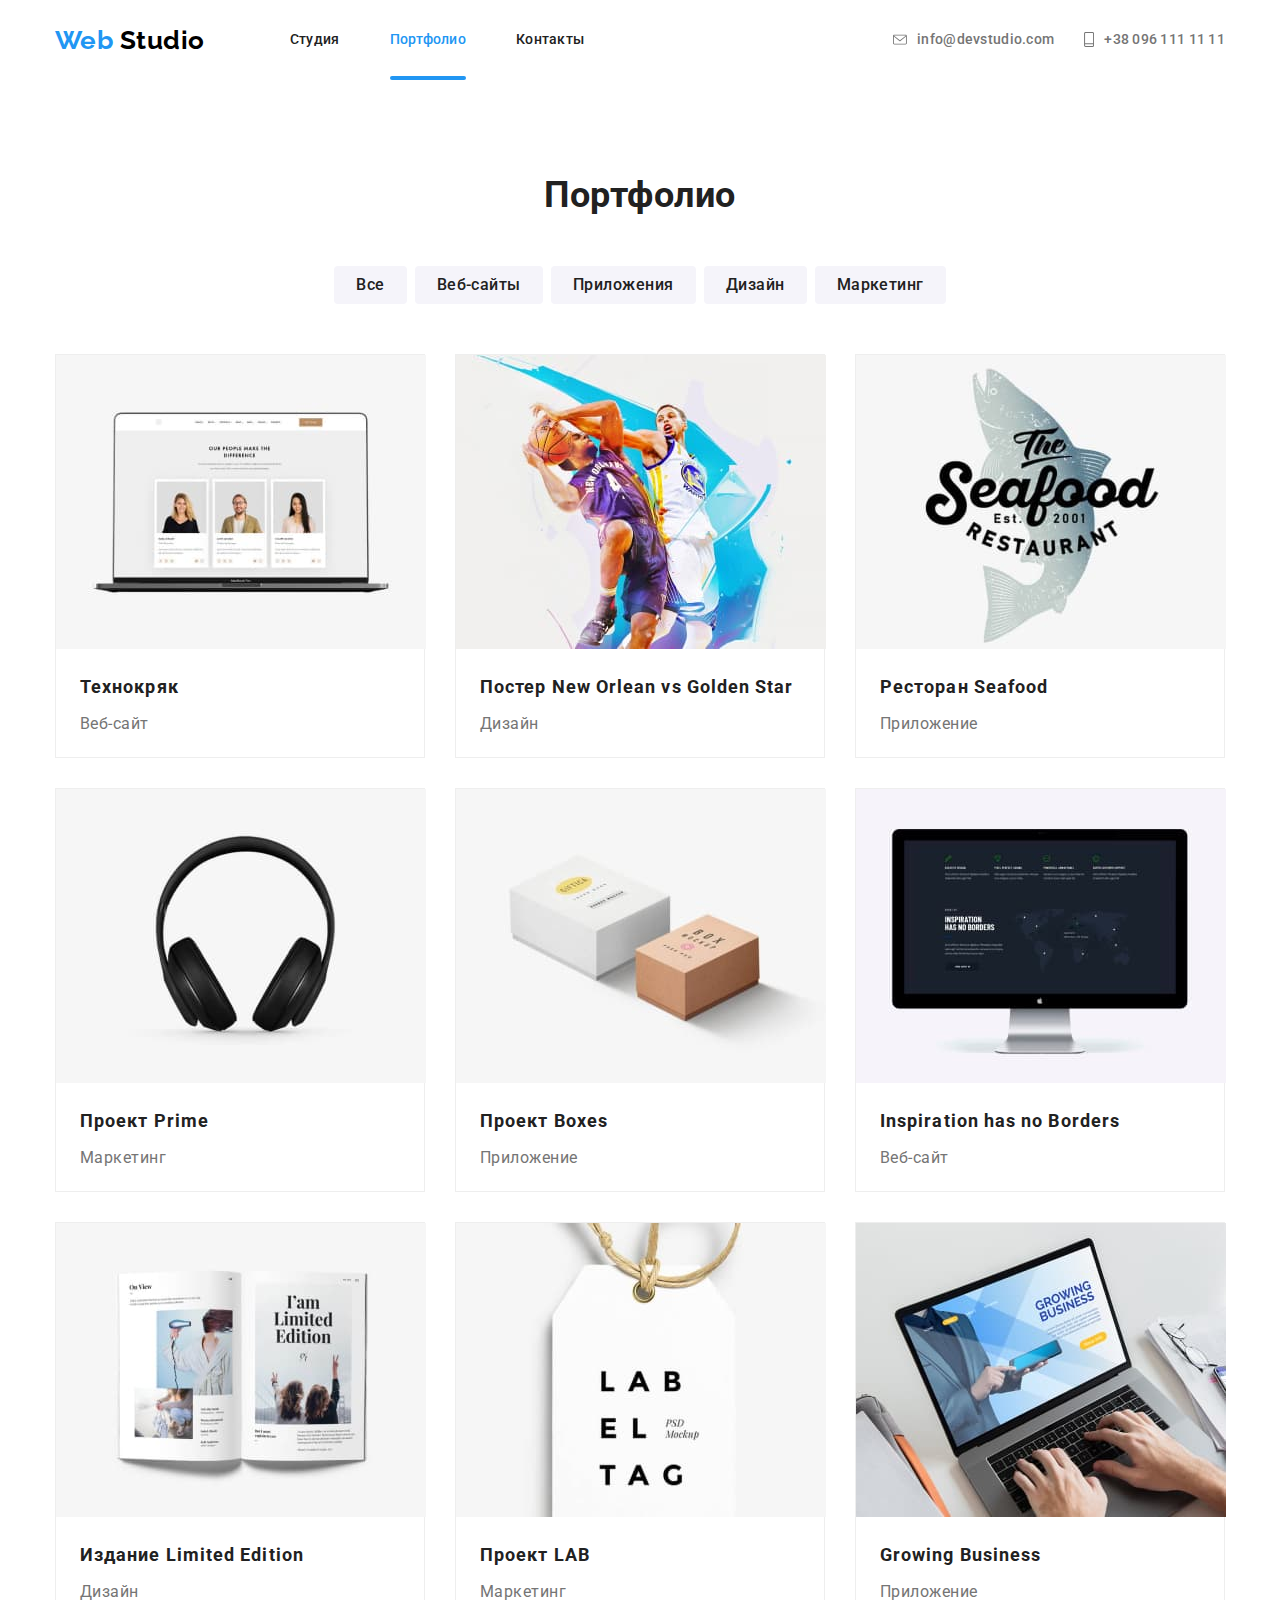
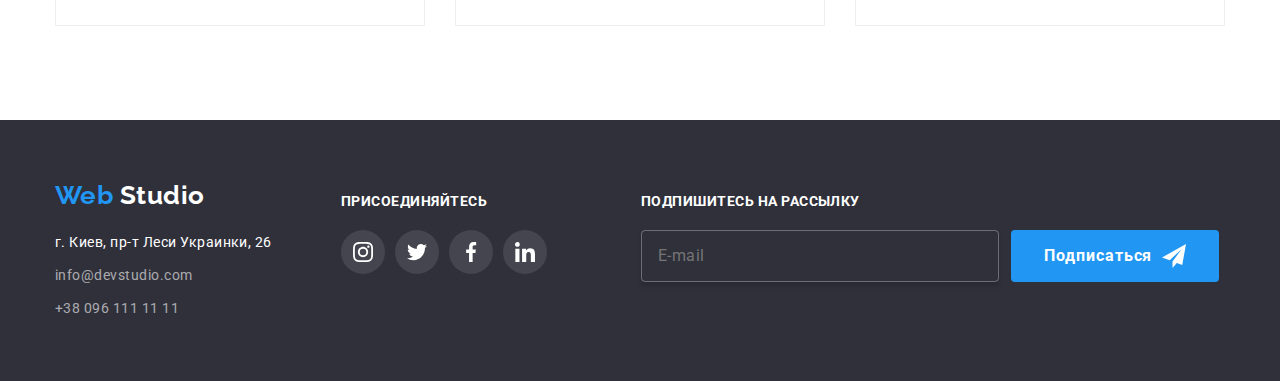
==== portfolio.html @ 2d7f29b1 "copy-hw-7" ====
<!DOCTYPE html>
<html lang="en">

<head>
    <meta charset="UTF-8">
    <meta name="viewport" content="width=device-width, initial-scale=1.0">
    <link
        href="https://fonts.googleapis.com/css2?family=Raleway:wght@400;700&family=Roboto:wght@400;500;700;900&display=swap"
        rel="stylesheet">
    <link rel="stylesheet"
        href="https://cdnjs.cloudflare.com/ajax/libs/modern-normalize/0.6.0/modern-normalize.min.css">
    <link rel="stylesheet" href="./css/main.min.css">
    <title>Portfolio</title>
</head>

<body>
    <!--Шапка страницы-->
    <header>
        <!--Главная навигация-->
        <nav class="container main-nav">
            <a href="/" class="logo text"><span class="logo-accent">Web</span> Studio</a>
            <ul class="site-nav list">
                <li class="item"><a href="./index.html" class="link text">Студия</a></li>
                <li class="item"><a href="./portfolio.html" class="link current text">Портфолио</a></li>
                <li class="item"><a href="" class="link text">Контакты</a></li>
            </ul>
            <address class="address">
                <a href="mailto:info@devstudio.com" class="address-link text">
                    <svg class="icon-mail">
                        <use href="./images/sprite.svg#icon-e-mail"></use>
                    </svg>
                    info@devstudio.com</a>
                <a href="tel:+380961111111" class="address-link text">
                    <svg class="icon-mobile">
                        <use href="./images/sprite.svg#icon-mobile"></use>
                    </svg>
                    +38 096 111 11 11
                </a>
            </address>
        </nav>
    </header>
    <!--Основной контент-->
    <main>
        <!--Фильтр-->
        <section class="section">
            <div class="container">
                <!--Скрытый заголовок-->
                <h1 class="section-title">Портфолио</h1>
                <!--Список фильтров-->
                <ul class="filter list">
                    <li class="item"><button type="button" class="btn">Все</button>
                    </li>
                    <li class="item"><button type="button" class="btn">Веб-сайты</button>
                    </li>
                    <li class="item"><button type="button" class="btn">Приложения</button></li>
                    <li class="item"><button type="button" class="btn">Дизайн</button>
                    </li>
                    <li class="item"><button type="button" class="btn">Маркетинг</button>
                    </li>
                </ul>
                <!--Список проектов-->
                <ul class="projects list">
                    <li class="projects-item">
                        <a href="/" class="project-links text">
                            <div class="project-img project1">
                                <p class="projects-text">Технокряк это современная площадка распространения
                                    коронавируса.
                                    Компании
                                    используют эту
                                    платформу для цифрового
                                    шпионажа и атак на защищённые сервера конкурентов.</p>
                            </div>
                            <div class="project-bottom">
                                <h2 class="projects-title">Технокряк</h2>
                                <p class="projects-filter">Веб-сайт</p>
                            </div>

                        </a>
                    </li>
                    <li class="projects-item">
                        <a href="/" class="project-links text">
                            <div class="project-img project2">
                                <p class="projects-text">Технокряк это современная площадка распространения
                                    коронавируса.
                                    Компании
                                    используют эту
                                    платформу для цифрового
                                    шпионажа и атак на защищённые сервера конкурентов.</p>
                            </div>
                            <div class="project-bottom">
                                <h2 class="projects-title">Постер New Orlean vs Golden Star</h2>
                                <p class="projects-filter">Дизайн</p>
                            </div>
                        </a>
                    </li>
                    <li class="projects-item">
                        <a href="/" class="project-links text">
                            <div class="project-img project3">
                                <p class="projects-text">Технокряк это современная площадка распространения
                                    коронавируса.
                                    Компании
                                    используют эту
                                    платформу для цифрового
                                    шпионажа и атак на защищённые сервера конкурентов.</p>
                            </div>
                            <div class="project-bottom">
                                <h2 class="projects-title">Ресторан Seafood</h2>
                                <p class="projects-filter">Приложение</p>
                            </div>
                        </a>
                    </li>
                    <li class="projects-item">
                        <a href="/" class="project-links text">
                            <div class="project-img project4">
                                <p class="projects-text">Технокряк это современная площадка распространения
                                    коронавируса.
                                    Компании
                                    используют эту
                                    платформу для цифрового
                                    шпионажа и атак на защищённые сервера конкурентов.</p>
                            </div>
                            <div class="project-bottom">
                                <h2 class="projects-title">Проект Prime</h2>
                                <p class="projects-filter">Маркетинг</p>
                            </div>
                        </a>
                    </li>
                    <li class="projects-item">
                        <a href="/" class="project-links text">
                            <div class="project-img project5">
                                <p class="projects-text">Технокряк это современная площадка распространения
                                    коронавируса.
                                    Компании
                                    используют эту
                                    платформу для цифрового
                                    шпионажа и атак на защищённые сервера конкурентов.</p>
                            </div>
                            <div class="project-bottom">
                                <h2 class="projects-title">Проект Boxes</h2>
                                <p class="projects-filter">Приложение</p>
                            </div>
                        </a>
                    </li>
                    <li class="projects-item">
                        <a href="/" class="project-links text">
                            <div class="project-img project6">
                                <p class="projects-text">Технокряк это современная площадка распространения
                                    коронавируса.
                                    Компании
                                    используют эту
                                    платформу для цифрового
                                    шпионажа и атак на защищённые сервера конкурентов.</p>
                            </div>
                            <div class="project-bottom">
                                <h2 class="projects-title">Inspiration has no Borders</h2>
                                <p class="projects-filter">Веб-сайт</p>
                            </div>
                        </a>
                    </li>
                    <li class="projects-item">
                        <a href="/" class="project-links text">
                            <div class="project-img project7">
                                <p class="projects-text">Технокряк это современная площадка распространения
                                    коронавируса.
                                    Компании
                                    используют эту
                                    платформу для цифрового
                                    шпионажа и атак на защищённые сервера конкурентов.</p>
                            </div>
                            <div class="project-bottom">
                                <h2 class="projects-title">Издание Limited Edition</h2>
                                <p class="projects-filter">Дизайн</p>
                            </div>
                        </a>
                    </li>
                    <li class="projects-item">
                        <a href="/" class="project-links text">
                            <div class="project-img project8">
                                <p class="projects-text">Технокряк это современная площадка распространения
                                    коронавируса.
                                    Компании
                                    используют эту
                                    платформу для цифрового
                                    шпионажа и атак на защищённые сервера конкурентов.</p>
                            </div>
                            <div class="project-bottom">
                                <h2 class="projects-title">Проект LAB</h2>
                                <p class="projects-filter">Маркетинг</p>
                            </div>
                        </a>
                    </li>
                    <li class="projects-item">
                        <a href="/" class="project-links text">
                            <div class="project-img project9">
                                <p class="projects-text">Технокряк это современная площадка распространения
                                    коронавируса.
                                    Компании
                                    используют эту
                                    платформу для цифрового
                                    шпионажа и атак на защищённые сервера конкурентов.</p>
                            </div>
                            <div class="project-bottom">
                                <h2 class="projects-title">Growing Business</h2>
                                <p class="projects-filter">Приложение</p>
                            </div>
                        </a>
                    </li>
                </ul>
            </div>
        </section>
    </main>
    <!--Подвал страницы-->
    <footer class="footer">
        <div class="container">
            <div class="footer-flex">
                <!--левая часть футера-->
                <div class="left">
                    <a href="/" class="footer-logo text"><span class="logo-accent">Web</span> Studio</a>
                    <address class="footer-adress">
                        г. Киев, пр-т Леси Украинки, 26
                    </address>
                    <address class="footer-adress">
                        <a href="mailto:info@devstudio.com" class="footer-address-link text">info@devstudio.com</a>
                    </address>
                    <address class="footer-adress">
                        <a href="tel:+380961111111" class="footer-address-link text">+38 096 111 11 11</a>
                    </address>
                </div>
                <!--Средняя часть футера-->
                <div class="middle">
                    <p class="footer-title">Присоединяйтесь</p>
                    <!--Список соц.сетей-->
                    <ul class="social-links list">
                        <li class="links">
                            <a href="https://www.instagram.com/" class="footer-link">
                                <svg class="icon-links-footer">
                                    <use href="./images/sprite.svg#icon-instagram"></use>
                                </svg>
                            </a>
                        </li>
                        <li class="links">
                            <a href="https://twitter.com/" class="footer-link">
                                <svg class="icon-links-footer">
                                    <use href="./images/sprite.svg#icon-twitter"></use>
                                </svg>
                            </a>
                        </li>
                        <li class="links">
                            <a href="https://facebook.com/" class="footer-link">
                                <svg class="icon-links-footer">
                                    <use href="./images/sprite.svg#icon-facebook"></use>
                                </svg>
                            </a>
                        </li>
                        <li class="links">
                            <a href="https://linkedin.com/" class="footer-link">
                                <svg class="icon-links-footer">
                                    <use href="./images/sprite.svg#icon-linkedin"></use>
                                </svg>
                            </a>
                        </li>
                    </ul>
                </div>
                <!--Правая часть футера-->
                <div class="right">
                    <p class="footer-title">Подпишитесь на рассылку</p>
                    <form class="form-footer">
                        <div class="form-footer-field">
                            <input class="form-footer-input" type="text" name="name" id="name" placeholder="E-mail">
                            <label class="form-footer-label" for="name"></label>
                        </div>
                        <button type="submit" class="button">Подписаться
                            <svg class="icon-button">
                                <use href="./images/sprite.svg#icon-button"></use>
                            </svg>
                        </button>
                    </form>
                </div>
            </div>
        </div>
    </footer>
</body>

</html>
---- css/main.min.css ----
body{margin:0;background-color:#fff;color:#757575;font-family:Roboto, sans-serif;letter-spacing:0.03em}.container{margin-left:auto;margin-right:auto;padding-left:15px;padding-right:15px;width:1200px}.list{margin:0;padding:0;list-style:none}.text{text-decoration:none}.logo{color:#000;font-family:Raleway, sans-serif;font-weight:700;font-size:26px;line-height:1.19}.logo-accent{color:#2196f3}.main-nav{display:-webkit-box;display:-ms-flexbox;display:flex;-webkit-box-align:center;-ms-flex-align:center;align-items:center}.site-nav{display:-webkit-box;display:-ms-flexbox;display:flex;margin-left:85px}.site-nav .item+.item{margin-left:50px}.site-nav .link{display:-webkit-box;display:-ms-flexbox;display:flex;position:relative;padding-top:32px;padding-bottom:32px;color:#212121;font-weight:500;font-size:14px;line-height:1.14;letter-spacing:0.02em;-webkit-transition:color 250ms cubic-bezier(0.4, 0, 0.2, 1);transition:color 250ms cubic-bezier(0.4, 0, 0.2, 1)}.site-nav .link:hover,.site-nav .link:focus{color:#2196f3}.site-nav .link.current{color:#2196f3}.site-nav .link.current::after{content:"";position:absolute;left:0;bottom:0;display:block;width:100%;height:4px;border-radius:2px;background-color:#2196f3;-webkit-transition:background-color 250ms cubic-bezier(0.4, 0, 0.2, 1);transition:background-color 250ms cubic-bezier(0.4, 0, 0.2, 1)}.address{display:-webkit-box;display:-ms-flexbox;display:flex;-webkit-box-align:center;-ms-flex-align:center;align-items:center;margin-left:auto}.address-link{display:-webkit-box;display:-ms-flexbox;display:flex;-webkit-box-align:center;-ms-flex-align:center;align-items:center;max-width:161px;height:16px;color:#757575;font-style:normal;font-weight:500;font-size:14px;line-height:1.14;letter-spacing:0.02em;-webkit-transition:all 250ms cubic-bezier(0.4, 0, 0.2, 1);transition:all 250ms cubic-bezier(0.4, 0, 0.2, 1)}.address-link+.address-link{margin-left:30px}.address-link:hover,.address-link:focus{color:#2196f3}.icon-mail{width:16px;height:12px;margin-right:10px;fill:#757575}.address-link:hover .icon-mail,.address-link:focus .icon-mail{fill:#2196f3}.icon-mobile{width:10px;height:15px;margin-right:10px;fill:#757575}.address-link:hover .icon-mobile,.address-link:focus .icon-mobile{fill:#2196f3}.banner{text-align:center}.banner .overlay{height:600px;max-width:1600px;margin-left:auto;margin-right:auto;background-image:-webkit-gradient(linear, left top, right top, from(rgba(47,48,58,0.8)), to(rgba(47,48,58,0.8))),url(../images/banner.jpg);background-image:linear-gradient(to right, rgba(47,48,58,0.8), rgba(47,48,58,0.8)),url(../images/banner.jpg);background-repeat:no-repeat;background-position:center;background-size:cover}.banner-title{margin-top:0;margin-bottom:30px;padding-top:200px;padding-left:452px;padding-right:452px;color:#fff;font-weight:900;font-size:44px;line-height:1.36;text-align:center;letter-spacing:0.06em;text-transform:uppercase}.button{display:-webkit-inline-box;display:-ms-inline-flexbox;display:inline-flex;-webkit-box-align:center;-ms-flex-align:center;align-items:center;text-align:center;border:1px solid transparent;border-radius:4px;padding:10px 32px;min-width:200px;color:#fff;background-color:#2196f3;font-weight:700;font-size:16px;line-height:1.87;letter-spacing:0.06em}.button:hover,.button:focus{cursor:pointer}.form{display:block;position:relative;width:528px;margin-left:auto;margin-right:auto;padding:40px;background-color:#fff;-webkit-box-shadow:0px 2px 1px rgba(0,0,0,0.2),0px 1px 1px rgba(0,0,0,0.14),0px 1px 3px rgba(0,0,0,0.12);box-shadow:0px 2px 1px rgba(0,0,0,0.2),0px 1px 1px rgba(0,0,0,0.14),0px 1px 3px rgba(0,0,0,0.12);border-radius:4px}.form-title{margin-top:0;margin-bottom:30px;font-size:20px;line-height:1.15;font-weight:700;letter-spacing:0.03em;color:#212121}.form-field{position:relative;display:-webkit-box;display:-ms-flexbox;display:flex;-webkit-box-orient:vertical;-webkit-box-direction:normal;-ms-flex-direction:column;flex-direction:column;margin-bottom:28px}.form-field.align{display:-webkit-box;display:-ms-flexbox;display:flex;-webkit-box-align:center;-ms-flex-align:center;align-items:center;-ms-flex-line-pack:center;align-content:center}.form-label{display:-webkit-inline-box;display:-ms-inline-flexbox;display:inline-flex;position:absolute;top:50%;left:42px;font-size:14px;line-height:1.14;letter-spacing:0.01em;color:#757575;-webkit-transform:translateY(-50%);transform:translateY(-50%);-webkit-transition:all 250ms cubic-bezier(0.4, 0, 0.2, 1);transition:all 250ms cubic-bezier(0.4, 0, 0.2, 1)}.form-label:hover{cursor:pointer}.form-input{margin:0;padding:11px 42px;border:1px solid rgba(33,33,33,0.2);border-radius:4px}.form-input:hover,.form-input:focus{outline:1px solid #2196f3;cursor:pointer}.form-input:focus+.form-label,.form-input:not(:placeholder-shown)+.form-label{-webkit-transform:translateY(-38px) translateX(-26px);transform:translateY(-38px) translateX(-26px);color:#2196f3}.icon-input{display:inline-block;position:absolute;top:50%;left:16px;width:18px;height:18px;-webkit-transform:translateY(-50%);transform:translateY(-50%);-webkit-transition:color 250ms cubic-bezier(0.4, 0, 0.2, 1);transition:color 250ms cubic-bezier(0.4, 0, 0.2, 1)}.icon-input:hover{cursor:pointer}.form-input:focus ~ .icon-input{fill:#2196f3}.form-comment{display:-webkit-inline-box;display:-ms-inline-flexbox;display:inline-flex;position:relative;padding:12px 16px;font-size:14px;line-height:1.14;letter-spacing:0.01em;border:1px solid rgba(33,33,33,0.2);border-radius:4px;color:#757575;resize:none}.form-comment:hover,.form-comment:focus{outline:1px solid #2196f3;cursor:pointer}.form-label-comment{display:-webkit-inline-box;display:-ms-inline-flexbox;display:inline-flex;position:absolute;top:12px;left:16px;font-size:14px;line-height:1.14;letter-spacing:0.01em;color:#757575;-webkit-transition:all 250ms cubic-bezier(0.4, 0, 0.2, 1);transition:all 250ms cubic-bezier(0.4, 0, 0.2, 1)}.form-comment:focus+.form-label-comment,.form-comment:not(:placeholder-shown)+.form-label-comment{-webkit-transform:translateY(-32px);transform:translateY(-32px);color:#2196f3}.checkbox{display:-webkit-inline-box;display:-ms-inline-flexbox;display:inline-flex;margin-left:0;-webkit-appearance:none;-moz-appearance:none;appearance:none;position:absolute}.label-checkbox{font-size:14px;line-height:1.71px;letter-spacing:0.03em;color:#757575}.label-checkbox::before{content:"";display:-webkit-inline-box;display:-ms-inline-flexbox;display:inline-flex;width:16px;height:15px;border:2px solid #212121;border-radius:4px;margin-right:7px}.checkbox:checked+.label-checkbox::before{border-color:#2196f3;background-color:#2196f3;background-image:url(../images/icon-check.svg);background-size:contain;background-origin:border-box}.checkbox-link{color:#2196f3}.btn-submit{display:-webkit-inline-box;display:-ms-inline-flexbox;display:inline-flex;-webkit-box-align:center;-ms-flex-align:center;align-items:center;-ms-flex-line-pack:center;align-content:center;text-align:center;border:1px solid transparent;border-radius:4px;-webkit-box-shadow:0px 4px 4px rgba(0,0,0,0.15);box-shadow:0px 4px 4px rgba(0,0,0,0.15);padding:10px 55px;min-width:200px;color:#fff;background-color:#2196f3;font-weight:700;font-size:16px;line-height:1.87;letter-spacing:0.06em;-webkit-transition:all 250ms cubic-bezier(0.4, 0, 0.2, 1);transition:all 250ms cubic-bezier(0.4, 0, 0.2, 1)}.btn-submit:hover,.btn-submit:focus{cursor:pointer;background-color:#188ce8}.btn-close{display:inline-block;position:absolute;top:8px;right:8px;width:30px;height:30px;border-radius:50%;-webkit-box-shadow:none;box-shadow:none;background-color:#fff;border:1px solid rgba(0,0,0,0.1)}.btn-close:hover .icon-close-black,.btn-close:focus .icon-close-black{cursor:pointer;fill:#2196f3}.icon-close-black{display:inline-block;position:absolute;padding:0;top:50%;right:5px;width:18px;height:18px;-webkit-transform:translateY(-50%);transform:translateY(-50%)}.backdrop{position:fixed;top:0;left:0;width:100%;height:100%;z-index:101;opacity:1;background-color:rgba(0,0,0,0.2);-webkit-transition:-webkit-transform 250ms cubic-bezier(0.4, 0, 0.2, 1);transition:-webkit-transform 250ms cubic-bezier(0.4, 0, 0.2, 1);transition:transform 250ms cubic-bezier(0.4, 0, 0.2, 1);transition:transform 250ms cubic-bezier(0.4, 0, 0.2, 1), -webkit-transform 250ms cubic-bezier(0.4, 0, 0.2, 1)}.backdrop.is-hidden{visibility:hidden;opacity:0;pointer-events:none}.modal{position:absolute;top:50%;left:50%;-webkit-transform:translate(-50%, -50%);transform:translate(-50%, -50%);width:528px;height:581px;background-color:#fff;-webkit-box-shadow:0px 2px 1px rgba(0,0,0,0.2),0px 1px 1px rgba(0,0,0,0.14),0px 1px 3px rgba(0,0,0,0.12);box-shadow:0px 2px 1px rgba(0,0,0,0.2),0px 1px 1px rgba(0,0,0,0.14),0px 1px 3px rgba(0,0,0,0.12);border-radius:4px}.section{padding-top:94px;padding-bottom:94px}.section.one-padding{padding-top:94px;padding-bottom:0}.section-title{margin-top:0;margin-bottom:50px;color:#212121;font-weight:700;font-size:36px;line-height:1.17;text-align:center}.section.background{background-color:#f5f4fa}.feature-list{display:-webkit-box;display:-ms-flexbox;display:flex}.feature-list .item+.item{margin-left:30px}.feature-list .title{margin-top:0;margin-bottom:10px;color:#212121;font-weight:700;font-size:14px;line-height:1.14;text-transform:uppercase}.feature-list .text{margin-top:0;margin-bottom:0;font-size:14px;line-height:1.71}.icon{padding:25px 100px;margin-bottom:30px;border-radius:4px;background-color:#f5f4fa}.icon-feature{display:-webkit-box;display:-ms-flexbox;display:flex;width:70px;height:70px}.work-list{display:-webkit-box;display:-ms-flexbox;display:flex}.work-list-item{display:-webkit-box;display:-ms-flexbox;display:flex;position:relative;width:calc((100% - 60px) / 3);margin-right:30px;height:294px}.work-list-item:nth-child(3n){margin-right:0}.work-list-title{display:block;position:absolute;text-align:center;margin-top:0;margin-bottom:0;bottom:0;width:100%;padding:27px 72px;height:70px;color:#fff;background-color:rgba(47,48,58,0.8);font-weight:700;font-size:14px;line-height:1.14;text-transform:uppercase}.team-list{display:-webkit-box;display:-ms-flexbox;display:flex}.team-list .item{display:-webkit-box;display:-ms-flexbox;display:flex;-webkit-box-orient:vertical;-webkit-box-direction:normal;-ms-flex-direction:column;flex-direction:column;-webkit-box-align:center;-ms-flex-align:center;align-items:center;max-width:270px;height:422px;background-color:#fff;-webkit-box-shadow:0px 2px 1px rgba(0,0,0,0.2),0px 1px 1px rgba(0,0,0,0.14),0px 1px 3px rgba(0,0,0,0.12);box-shadow:0px 2px 1px rgba(0,0,0,0.2),0px 1px 1px rgba(0,0,0,0.14),0px 1px 3px rgba(0,0,0,0.12);border-radius:0px 0px 4px 4px}.team-list .item::before{display:-webkit-box;display:-ms-flexbox;display:flex;content:"";height:260px;width:270px;margin-bottom:30px;background-repeat:no-repeat}.team-list .item+.item{margin-left:30px}.team-list .title{margin-top:0;margin-bottom:10px;color:#212121;font-weight:500;font-size:16px;line-height:1.19}.team-list .text{margin-top:0;margin-bottom:16px;font-size:16px;line-height:1.19}.product-designer::before{background-image:url(../images/Kucherenko.jpg)}.frontend-developer::before{background-image:url(../images/Ivanova.jpg)}.marketing::before{background-image:url(../images/Schevchenko.jpg)}.ui-designer::before{background-image:url(../images/Nikolaev.jpg)}.social-links{display:-webkit-box;display:-ms-flexbox;display:flex}.social-links .link{display:-webkit-inline-box;display:-ms-inline-flexbox;display:inline-flex;-webkit-box-align:center;-ms-flex-align:center;align-items:center;-webkit-box-pack:center;-ms-flex-pack:center;justify-content:center;width:44px;height:44px;border-radius:50%;-webkit-box-shadow:none;box-shadow:none;-webkit-transition:all 250ms cubic-bezier(0.4, 0, 0.2, 1);transition:all 250ms cubic-bezier(0.4, 0, 0.2, 1)}.social-links .link:hover,.social-links .link:focus{border-radius:50%;-webkit-box-shadow:none;box-shadow:none;cursor:pointer;background-color:#2196f3}.social-links .links:not(:last-child){margin-right:10px}.icon-links{display:-webkit-box;display:-ms-flexbox;display:flex;width:20px;height:20px;fill:#afb1b8}.link:hover .icon-links,.link:focus .icon-links{fill:#fff}.clients{display:-webkit-box;display:-ms-flexbox;display:flex}.client-link{display:-webkit-box;display:-ms-flexbox;display:flex;-webkit-box-align:center;-ms-flex-align:center;align-items:center;-webkit-box-pack:center;-ms-flex-pack:center;justify-content:center;width:170px;height:90px;padding:22px 41px;border:1px solid #afb1b8;border-radius:4px;-webkit-transition:all 250ms cubic-bezier(0.4, 0, 0.2, 1);transition:all 250ms cubic-bezier(0.4, 0, 0.2, 1)}.client-link:hover,.client-link:focus{border:1px solid #2196f3;cursor:pointer;fill:#2196f3}.item+.item{margin-left:30px}.icon-clients{max-width:88px;max-height:52px;-webkit-transition:all 250ms cubic-bezier(0.4, 0, 0.2, 1);transition:all 250ms cubic-bezier(0.4, 0, 0.2, 1);fill:#afb1b8}.client-link:hover .icon-clients,.client-link:focus .icon-clients{cursor:pointer;fill:#2196f3}.footer{padding-top:60px;padding-bottom:60px;color:#fff;background-color:#2f303a}.footer-flex{display:-webkit-box;display:-ms-flexbox;display:flex}.footer-flex .left{margin-right:69px}.footer-flex .middle{margin-right:94px}.footer-title{font-weight:700;font-size:14px;line-height:1.14;text-transform:uppercase;margin-bottom:20px}.footer-logo{display:block;margin-bottom:20px;color:#fff;font-family:Raleway, sans-serif;font-weight:700;font-size:26px;line-height:1.19}.footer-adress{display:block;font-style:normal;font-size:14px;line-height:1.71}.footer-adress:not(:last-child){margin-bottom:9px}.footer-address-link{color:rgba(255,255,255,0.6);-webkit-transition:color 250ms cubic-bezier(0.4, 0, 0.2, 1);transition:color 250ms cubic-bezier(0.4, 0, 0.2, 1)}.footer-address-link:hover,.footer-address-link:focus{color:#2196f3}.social-links .footer-link{display:-webkit-inline-box;display:-ms-inline-flexbox;display:inline-flex;-webkit-box-align:center;-ms-flex-align:center;align-items:center;-webkit-box-pack:center;-ms-flex-pack:center;justify-content:center;width:44px;height:44px;border-radius:50%;-webkit-box-shadow:none;box-shadow:none;background-color:rgba(255,255,255,0.1)}.social-links .footer-link:hover,.social-links .footer-link:focus{border-radius:50%;-webkit-box-shadow:none;box-shadow:none;cursor:pointer;background-color:#2196f3}.icon-links-footer{width:20px;height:20px;fill:#fff}.form-footer{display:-webkit-box;display:-ms-flexbox;display:flex}.form-footer-field{display:-webkit-inline-box;display:-ms-inline-flexbox;display:inline-flex;position:relative}.form-footer-input{display:-webkit-inline-box;display:-ms-inline-flexbox;display:inline-flex;position:relative;width:358px;margin-right:12px;padding:15px 16px;border:1px solid rgba(255,255,255,0.3);-webkit-box-shadow:0px 4px 4px rgba(0,0,0,0.15);box-shadow:0px 4px 4px rgba(0,0,0,0.15);border-radius:4px;font-size:16px;line-height:1.25;letter-spacing:0.03em;color:rgba(255,255,255,0.6);background-color:transparent}.form-footer-label{display:-webkit-inline-box;display:-ms-inline-flexbox;display:inline-flex;position:absolute;top:50%;left:16px;font-size:14px;line-height:1.14;letter-spacing:0.01em;color:#757575;-webkit-transform:translateY(-50%);transform:translateY(-50%);-webkit-transition:all 250ms cubic-bezier(0.4, 0, 0.2, 1);transition:all 250ms cubic-bezier(0.4, 0, 0.2, 1)}.icon-button{width:24px;height:24px;margin-left:10px;fill:#fff}.filter{display:-webkit-box;display:-ms-flexbox;display:flex;-webkit-box-pack:center;-ms-flex-pack:center;justify-content:center;margin-bottom:50px}.filter .item+.item{margin-left:8px}.btn{border:none;border-radius:4px;padding:6px 22px;color:#212121;background-color:#f5f4fa;font-family:inherit;font-weight:500;font-size:16px;line-height:1.62;letter-spacing:inherit;-webkit-transition:all 250ms cubic-bezier(0.4, 0, 0.2, 1);transition:all 250ms cubic-bezier(0.4, 0, 0.2, 1)}.btn:hover,.btn:focus{cursor:pointer;color:#fff;background-color:#2196f3;-webkit-box-shadow:0px 2px 2px rgba(0,0,0,0.12),0px 1px 2px rgba(0,0,0,0.08),0px 3px 1px rgba(0,0,0,0.1);box-shadow:0px 2px 2px rgba(0,0,0,0.12),0px 1px 2px rgba(0,0,0,0.08),0px 3px 1px rgba(0,0,0,0.1);border-radius:4px}.projects{display:-webkit-box;display:-ms-flexbox;display:flex;-ms-flex-wrap:wrap;flex-wrap:wrap}.projects-item{display:-webkit-box;display:-ms-flexbox;display:flex;position:relative;width:calc((100% - 60px) / 3);height:404px;margin-right:30px;margin-bottom:30px;border:1px solid #eee;-webkit-transition:-webkit-box-shadow 250ms cubic-bezier(0.4, 0, 0.2, 1);transition:-webkit-box-shadow 250ms cubic-bezier(0.4, 0, 0.2, 1);transition:box-shadow 250ms cubic-bezier(0.4, 0, 0.2, 1);transition:box-shadow 250ms cubic-bezier(0.4, 0, 0.2, 1), -webkit-box-shadow 250ms cubic-bezier(0.4, 0, 0.2, 1)}.projects-item:nth-child(3n){margin-right:0}.projects-item:nth-last-child(-n+3){margin-bottom:0}.projects-item:hover,.projects-item:focus{-webkit-box-shadow:1px 4px 6px rgba(0,0,0,0.16),0px 4px 4px rgba(0,0,0,0.06),0px 1px 1px rgba(0,0,0,0.12);box-shadow:1px 4px 6px rgba(0,0,0,0.16),0px 4px 4px rgba(0,0,0,0.06),0px 1px 1px rgba(0,0,0,0.12);border:1px solid #eee}.projects-text{position:absolute;display:-webkit-box;display:-ms-flexbox;display:flex;margin-top:0;margin-bottom:0;height:100%;width:100%;padding:63px 24px;color:#fff;background-color:rgba(33,150,243,0.9);font-size:18px;line-height:1.56;letter-spacing:0.03em;-webkit-transform:translateY(100%);transform:translateY(100%);-webkit-transition:-webkit-transform 250ms cubic-bezier(0.4, 0, 0.2, 1);transition:-webkit-transform 250ms cubic-bezier(0.4, 0, 0.2, 1);transition:transform 250ms cubic-bezier(0.4, 0, 0.2, 1);transition:transform 250ms cubic-bezier(0.4, 0, 0.2, 1), -webkit-transform 250ms cubic-bezier(0.4, 0, 0.2, 1)}.projects-item:hover .projects-text{-webkit-transform:translateY(0%);transform:translateY(0%)}.project-img{position:relative;display:-webkit-box;display:-ms-flexbox;display:flex;width:370px;height:294px;overflow:hidden}.project-img.project1{background-image:url(../images/project1.jpg)}.project-img.project2{background-image:url(../images/project2.jpg)}.project-img.project3{background-image:url(../images/project3.jpg)}.project-img.project4{background-image:url(../images/project4.jpg)}.project-img.project5{background-image:url(../images/project5.jpg)}.project-img.project6{background-image:url(../images/project6.jpg)}.project-img.project7{background-image:url(../images/project7.jpg)}.project-img.project8{background-image:url(../images/project8.jpg)}.project-img.project9{background-image:url(../images/project9.jpg)}.project-bottom{display:-webkit-box;display:-ms-flexbox;display:flex;-webkit-box-orient:vertical;-webkit-box-direction:normal;-ms-flex-direction:column;flex-direction:column;padding:20px 24px}.projects-title{margin-top:0;margin-bottom:4px;color:#212121;font-weight:700;font-size:18px;line-height:2;letter-spacing:0.06em}.projects-filter{margin-top:0;margin-bottom:0;color:#757575;font-size:16px;line-height:1.87}
/*# sourceMappingURL=main.min.css.map */
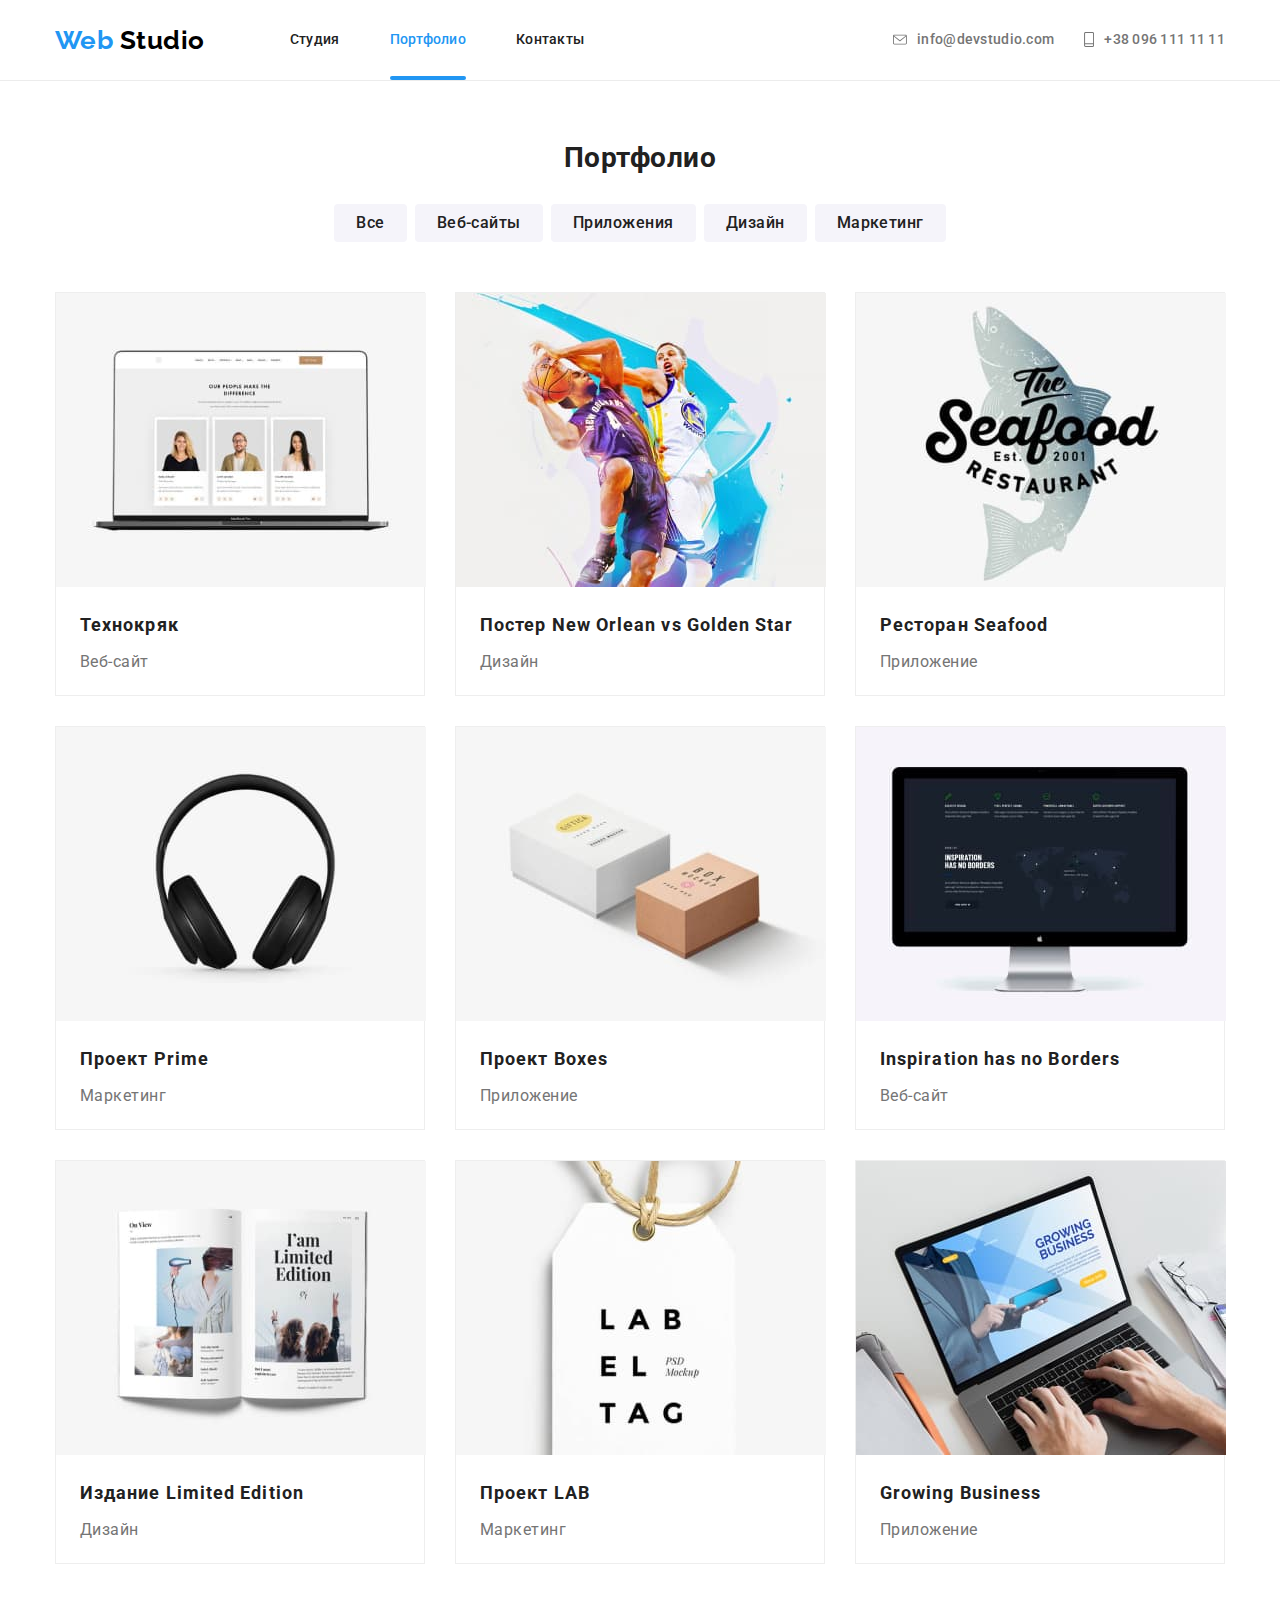
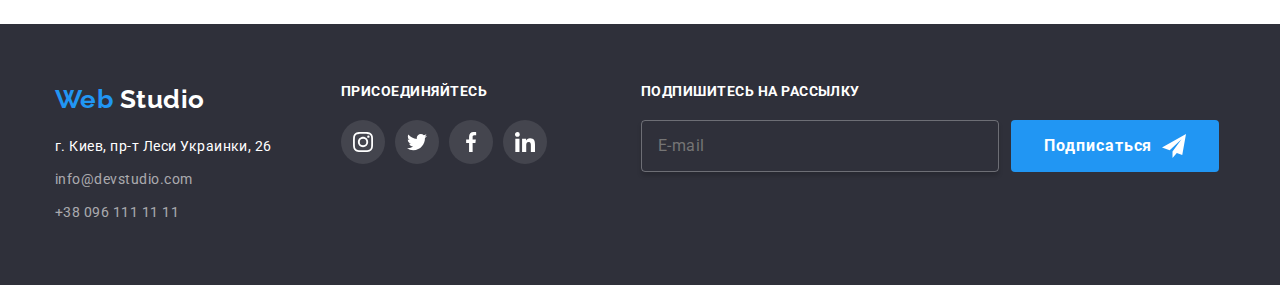
==== commit 5c7b21c3: "hw-8-adaptive-main" ====
--- a/portfolio.html
+++ b/portfolio.html
@@ -15,28 +15,39 @@
 
 <body>
     <!--Шапка страницы-->
-    <header>
+    <header class="page-header">
         <!--Главная навигация-->
         <nav class="container main-nav">
             <a href="/" class="logo text"><span class="logo-accent">Web</span> Studio</a>
-            <ul class="site-nav list">
-                <li class="item"><a href="./index.html" class="link text">Студия</a></li>
-                <li class="item"><a href="./portfolio.html" class="link current text">Портфолио</a></li>
-                <li class="item"><a href="" class="link text">Контакты</a></li>
-            </ul>
-            <address class="address">
-                <a href="mailto:info@devstudio.com" class="address-link text">
-                    <svg class="icon-mail">
-                        <use href="./images/sprite.svg#icon-e-mail"></use>
-                    </svg>
-                    info@devstudio.com</a>
-                <a href="tel:+380961111111" class="address-link text">
-                    <svg class="icon-mobile">
-                        <use href="./images/sprite.svg#icon-mobile"></use>
-                    </svg>
-                    +38 096 111 11 11
-                </a>
-            </address>
+            <button type="button" class="menu-button" aria-expanded="false" aria-controls="menu-container"
+                data-menu-button>
+                <svg width="40" height="40" aria-label="Переключатель мобильного меню">
+                    <use class="icon-crose" href="./images/sprite.svg#icon-crose"></use>
+                    <use class="icon-menu" href="./images/sprite.svg#icon-menu"></use>
+                </svg>
+            </button>
+            <div class="menu-container" id="menu-container" data-menu>
+
+                <ul class="site-nav list">
+                    <li class="item-nav"><a href="./index.html" class="link text">Студия</a></li>
+                    <li class="item-nav"><a href="./portfolio.html" class="link current text">Портфолио</a></li>
+                    <li class="item-nav"><a href="" class="link text">Контакты</a></li>
+                </ul>
+
+                <div class="address">
+                    <a href="mailto:info@devstudio.com" class="address-link text">
+                        <svg class="icon-mail">
+                            <use href="./images/sprite.svg#icon-e-mail"></use>
+                        </svg>
+                        info@devstudio.com</a>
+                    <a href="tel:+380961111111" class="address-link text">
+                        <svg class="icon-mobile">
+                            <use href="./images/sprite.svg#icon-mobile"></use>
+                        </svg>
+                        +38 096 111 11 11
+                    </a>
+                </div>
+
         </nav>
     </header>
     <!--Основной контент-->
@@ -279,6 +290,8 @@
             </div>
         </div>
     </footer>
+    <script src="./js/modal.js"></script>
+    <script src="./js/menu.js"></script>
 </body>
 
 </html>--- a/css/main.min.css
+++ b/css/main.min.css
@@ -1,2 +1,2 @@
-body{margin:0;background-color:#fff;color:#757575;font-family:Roboto, sans-serif;letter-spacing:0.03em}.container{margin-left:auto;margin-right:auto;padding-left:15px;padding-right:15px;width:1200px}.list{margin:0;padding:0;list-style:none}.text{text-decoration:none}.logo{color:#000;font-family:Raleway, sans-serif;font-weight:700;font-size:26px;line-height:1.19}.logo-accent{color:#2196f3}.main-nav{display:-webkit-box;display:-ms-flexbox;display:flex;-webkit-box-align:center;-ms-flex-align:center;align-items:center}.site-nav{display:-webkit-box;display:-ms-flexbox;display:flex;margin-left:85px}.site-nav .item+.item{margin-left:50px}.site-nav .link{display:-webkit-box;display:-ms-flexbox;display:flex;position:relative;padding-top:32px;padding-bottom:32px;color:#212121;font-weight:500;font-size:14px;line-height:1.14;letter-spacing:0.02em;-webkit-transition:color 250ms cubic-bezier(0.4, 0, 0.2, 1);transition:color 250ms cubic-bezier(0.4, 0, 0.2, 1)}.site-nav .link:hover,.site-nav .link:focus{color:#2196f3}.site-nav .link.current{color:#2196f3}.site-nav .link.current::after{content:"";position:absolute;left:0;bottom:0;display:block;width:100%;height:4px;border-radius:2px;background-color:#2196f3;-webkit-transition:background-color 250ms cubic-bezier(0.4, 0, 0.2, 1);transition:background-color 250ms cubic-bezier(0.4, 0, 0.2, 1)}.address{display:-webkit-box;display:-ms-flexbox;display:flex;-webkit-box-align:center;-ms-flex-align:center;align-items:center;margin-left:auto}.address-link{display:-webkit-box;display:-ms-flexbox;display:flex;-webkit-box-align:center;-ms-flex-align:center;align-items:center;max-width:161px;height:16px;color:#757575;font-style:normal;font-weight:500;font-size:14px;line-height:1.14;letter-spacing:0.02em;-webkit-transition:all 250ms cubic-bezier(0.4, 0, 0.2, 1);transition:all 250ms cubic-bezier(0.4, 0, 0.2, 1)}.address-link+.address-link{margin-left:30px}.address-link:hover,.address-link:focus{color:#2196f3}.icon-mail{width:16px;height:12px;margin-right:10px;fill:#757575}.address-link:hover .icon-mail,.address-link:focus .icon-mail{fill:#2196f3}.icon-mobile{width:10px;height:15px;margin-right:10px;fill:#757575}.address-link:hover .icon-mobile,.address-link:focus .icon-mobile{fill:#2196f3}.banner{text-align:center}.banner .overlay{height:600px;max-width:1600px;margin-left:auto;margin-right:auto;background-image:-webkit-gradient(linear, left top, right top, from(rgba(47,48,58,0.8)), to(rgba(47,48,58,0.8))),url(../images/banner.jpg);background-image:linear-gradient(to right, rgba(47,48,58,0.8), rgba(47,48,58,0.8)),url(../images/banner.jpg);background-repeat:no-repeat;background-position:center;background-size:cover}.banner-title{margin-top:0;margin-bottom:30px;padding-top:200px;padding-left:452px;padding-right:452px;color:#fff;font-weight:900;font-size:44px;line-height:1.36;text-align:center;letter-spacing:0.06em;text-transform:uppercase}.button{display:-webkit-inline-box;display:-ms-inline-flexbox;display:inline-flex;-webkit-box-align:center;-ms-flex-align:center;align-items:center;text-align:center;border:1px solid transparent;border-radius:4px;padding:10px 32px;min-width:200px;color:#fff;background-color:#2196f3;font-weight:700;font-size:16px;line-height:1.87;letter-spacing:0.06em}.button:hover,.button:focus{cursor:pointer}.form{display:block;position:relative;width:528px;margin-left:auto;margin-right:auto;padding:40px;background-color:#fff;-webkit-box-shadow:0px 2px 1px rgba(0,0,0,0.2),0px 1px 1px rgba(0,0,0,0.14),0px 1px 3px rgba(0,0,0,0.12);box-shadow:0px 2px 1px rgba(0,0,0,0.2),0px 1px 1px rgba(0,0,0,0.14),0px 1px 3px rgba(0,0,0,0.12);border-radius:4px}.form-title{margin-top:0;margin-bottom:30px;font-size:20px;line-height:1.15;font-weight:700;letter-spacing:0.03em;color:#212121}.form-field{position:relative;display:-webkit-box;display:-ms-flexbox;display:flex;-webkit-box-orient:vertical;-webkit-box-direction:normal;-ms-flex-direction:column;flex-direction:column;margin-bottom:28px}.form-field.align{display:-webkit-box;display:-ms-flexbox;display:flex;-webkit-box-align:center;-ms-flex-align:center;align-items:center;-ms-flex-line-pack:center;align-content:center}.form-label{display:-webkit-inline-box;display:-ms-inline-flexbox;display:inline-flex;position:absolute;top:50%;left:42px;font-size:14px;line-height:1.14;letter-spacing:0.01em;color:#757575;-webkit-transform:translateY(-50%);transform:translateY(-50%);-webkit-transition:all 250ms cubic-bezier(0.4, 0, 0.2, 1);transition:all 250ms cubic-bezier(0.4, 0, 0.2, 1)}.form-label:hover{cursor:pointer}.form-input{margin:0;padding:11px 42px;border:1px solid rgba(33,33,33,0.2);border-radius:4px}.form-input:hover,.form-input:focus{outline:1px solid #2196f3;cursor:pointer}.form-input:focus+.form-label,.form-input:not(:placeholder-shown)+.form-label{-webkit-transform:translateY(-38px) translateX(-26px);transform:translateY(-38px) translateX(-26px);color:#2196f3}.icon-input{display:inline-block;position:absolute;top:50%;left:16px;width:18px;height:18px;-webkit-transform:translateY(-50%);transform:translateY(-50%);-webkit-transition:color 250ms cubic-bezier(0.4, 0, 0.2, 1);transition:color 250ms cubic-bezier(0.4, 0, 0.2, 1)}.icon-input:hover{cursor:pointer}.form-input:focus ~ .icon-input{fill:#2196f3}.form-comment{display:-webkit-inline-box;display:-ms-inline-flexbox;display:inline-flex;position:relative;padding:12px 16px;font-size:14px;line-height:1.14;letter-spacing:0.01em;border:1px solid rgba(33,33,33,0.2);border-radius:4px;color:#757575;resize:none}.form-comment:hover,.form-comment:focus{outline:1px solid #2196f3;cursor:pointer}.form-label-comment{display:-webkit-inline-box;display:-ms-inline-flexbox;display:inline-flex;position:absolute;top:12px;left:16px;font-size:14px;line-height:1.14;letter-spacing:0.01em;color:#757575;-webkit-transition:all 250ms cubic-bezier(0.4, 0, 0.2, 1);transition:all 250ms cubic-bezier(0.4, 0, 0.2, 1)}.form-comment:focus+.form-label-comment,.form-comment:not(:placeholder-shown)+.form-label-comment{-webkit-transform:translateY(-32px);transform:translateY(-32px);color:#2196f3}.checkbox{display:-webkit-inline-box;display:-ms-inline-flexbox;display:inline-flex;margin-left:0;-webkit-appearance:none;-moz-appearance:none;appearance:none;position:absolute}.label-checkbox{font-size:14px;line-height:1.71px;letter-spacing:0.03em;color:#757575}.label-checkbox::before{content:"";display:-webkit-inline-box;display:-ms-inline-flexbox;display:inline-flex;width:16px;height:15px;border:2px solid #212121;border-radius:4px;margin-right:7px}.checkbox:checked+.label-checkbox::before{border-color:#2196f3;background-color:#2196f3;background-image:url(../images/icon-check.svg);background-size:contain;background-origin:border-box}.checkbox-link{color:#2196f3}.btn-submit{display:-webkit-inline-box;display:-ms-inline-flexbox;display:inline-flex;-webkit-box-align:center;-ms-flex-align:center;align-items:center;-ms-flex-line-pack:center;align-content:center;text-align:center;border:1px solid transparent;border-radius:4px;-webkit-box-shadow:0px 4px 4px rgba(0,0,0,0.15);box-shadow:0px 4px 4px rgba(0,0,0,0.15);padding:10px 55px;min-width:200px;color:#fff;background-color:#2196f3;font-weight:700;font-size:16px;line-height:1.87;letter-spacing:0.06em;-webkit-transition:all 250ms cubic-bezier(0.4, 0, 0.2, 1);transition:all 250ms cubic-bezier(0.4, 0, 0.2, 1)}.btn-submit:hover,.btn-submit:focus{cursor:pointer;background-color:#188ce8}.btn-close{display:inline-block;position:absolute;top:8px;right:8px;width:30px;height:30px;border-radius:50%;-webkit-box-shadow:none;box-shadow:none;background-color:#fff;border:1px solid rgba(0,0,0,0.1)}.btn-close:hover .icon-close-black,.btn-close:focus .icon-close-black{cursor:pointer;fill:#2196f3}.icon-close-black{display:inline-block;position:absolute;padding:0;top:50%;right:5px;width:18px;height:18px;-webkit-transform:translateY(-50%);transform:translateY(-50%)}.backdrop{position:fixed;top:0;left:0;width:100%;height:100%;z-index:101;opacity:1;background-color:rgba(0,0,0,0.2);-webkit-transition:-webkit-transform 250ms cubic-bezier(0.4, 0, 0.2, 1);transition:-webkit-transform 250ms cubic-bezier(0.4, 0, 0.2, 1);transition:transform 250ms cubic-bezier(0.4, 0, 0.2, 1);transition:transform 250ms cubic-bezier(0.4, 0, 0.2, 1), -webkit-transform 250ms cubic-bezier(0.4, 0, 0.2, 1)}.backdrop.is-hidden{visibility:hidden;opacity:0;pointer-events:none}.modal{position:absolute;top:50%;left:50%;-webkit-transform:translate(-50%, -50%);transform:translate(-50%, -50%);width:528px;height:581px;background-color:#fff;-webkit-box-shadow:0px 2px 1px rgba(0,0,0,0.2),0px 1px 1px rgba(0,0,0,0.14),0px 1px 3px rgba(0,0,0,0.12);box-shadow:0px 2px 1px rgba(0,0,0,0.2),0px 1px 1px rgba(0,0,0,0.14),0px 1px 3px rgba(0,0,0,0.12);border-radius:4px}.section{padding-top:94px;padding-bottom:94px}.section.one-padding{padding-top:94px;padding-bottom:0}.section-title{margin-top:0;margin-bottom:50px;color:#212121;font-weight:700;font-size:36px;line-height:1.17;text-align:center}.section.background{background-color:#f5f4fa}.feature-list{display:-webkit-box;display:-ms-flexbox;display:flex}.feature-list .item+.item{margin-left:30px}.feature-list .title{margin-top:0;margin-bottom:10px;color:#212121;font-weight:700;font-size:14px;line-height:1.14;text-transform:uppercase}.feature-list .text{margin-top:0;margin-bottom:0;font-size:14px;line-height:1.71}.icon{padding:25px 100px;margin-bottom:30px;border-radius:4px;background-color:#f5f4fa}.icon-feature{display:-webkit-box;display:-ms-flexbox;display:flex;width:70px;height:70px}.work-list{display:-webkit-box;display:-ms-flexbox;display:flex}.work-list-item{display:-webkit-box;display:-ms-flexbox;display:flex;position:relative;width:calc((100% - 60px) / 3);margin-right:30px;height:294px}.work-list-item:nth-child(3n){margin-right:0}.work-list-title{display:block;position:absolute;text-align:center;margin-top:0;margin-bottom:0;bottom:0;width:100%;padding:27px 72px;height:70px;color:#fff;background-color:rgba(47,48,58,0.8);font-weight:700;font-size:14px;line-height:1.14;text-transform:uppercase}.team-list{display:-webkit-box;display:-ms-flexbox;display:flex}.team-list .item{display:-webkit-box;display:-ms-flexbox;display:flex;-webkit-box-orient:vertical;-webkit-box-direction:normal;-ms-flex-direction:column;flex-direction:column;-webkit-box-align:center;-ms-flex-align:center;align-items:center;max-width:270px;height:422px;background-color:#fff;-webkit-box-shadow:0px 2px 1px rgba(0,0,0,0.2),0px 1px 1px rgba(0,0,0,0.14),0px 1px 3px rgba(0,0,0,0.12);box-shadow:0px 2px 1px rgba(0,0,0,0.2),0px 1px 1px rgba(0,0,0,0.14),0px 1px 3px rgba(0,0,0,0.12);border-radius:0px 0px 4px 4px}.team-list .item::before{display:-webkit-box;display:-ms-flexbox;display:flex;content:"";height:260px;width:270px;margin-bottom:30px;background-repeat:no-repeat}.team-list .item+.item{margin-left:30px}.team-list .title{margin-top:0;margin-bottom:10px;color:#212121;font-weight:500;font-size:16px;line-height:1.19}.team-list .text{margin-top:0;margin-bottom:16px;font-size:16px;line-height:1.19}.product-designer::before{background-image:url(../images/Kucherenko.jpg)}.frontend-developer::before{background-image:url(../images/Ivanova.jpg)}.marketing::before{background-image:url(../images/Schevchenko.jpg)}.ui-designer::before{background-image:url(../images/Nikolaev.jpg)}.social-links{display:-webkit-box;display:-ms-flexbox;display:flex}.social-links .link{display:-webkit-inline-box;display:-ms-inline-flexbox;display:inline-flex;-webkit-box-align:center;-ms-flex-align:center;align-items:center;-webkit-box-pack:center;-ms-flex-pack:center;justify-content:center;width:44px;height:44px;border-radius:50%;-webkit-box-shadow:none;box-shadow:none;-webkit-transition:all 250ms cubic-bezier(0.4, 0, 0.2, 1);transition:all 250ms cubic-bezier(0.4, 0, 0.2, 1)}.social-links .link:hover,.social-links .link:focus{border-radius:50%;-webkit-box-shadow:none;box-shadow:none;cursor:pointer;background-color:#2196f3}.social-links .links:not(:last-child){margin-right:10px}.icon-links{display:-webkit-box;display:-ms-flexbox;display:flex;width:20px;height:20px;fill:#afb1b8}.link:hover .icon-links,.link:focus .icon-links{fill:#fff}.clients{display:-webkit-box;display:-ms-flexbox;display:flex}.client-link{display:-webkit-box;display:-ms-flexbox;display:flex;-webkit-box-align:center;-ms-flex-align:center;align-items:center;-webkit-box-pack:center;-ms-flex-pack:center;justify-content:center;width:170px;height:90px;padding:22px 41px;border:1px solid #afb1b8;border-radius:4px;-webkit-transition:all 250ms cubic-bezier(0.4, 0, 0.2, 1);transition:all 250ms cubic-bezier(0.4, 0, 0.2, 1)}.client-link:hover,.client-link:focus{border:1px solid #2196f3;cursor:pointer;fill:#2196f3}.item+.item{margin-left:30px}.icon-clients{max-width:88px;max-height:52px;-webkit-transition:all 250ms cubic-bezier(0.4, 0, 0.2, 1);transition:all 250ms cubic-bezier(0.4, 0, 0.2, 1);fill:#afb1b8}.client-link:hover .icon-clients,.client-link:focus .icon-clients{cursor:pointer;fill:#2196f3}.footer{padding-top:60px;padding-bottom:60px;color:#fff;background-color:#2f303a}.footer-flex{display:-webkit-box;display:-ms-flexbox;display:flex}.footer-flex .left{margin-right:69px}.footer-flex .middle{margin-right:94px}.footer-title{font-weight:700;font-size:14px;line-height:1.14;text-transform:uppercase;margin-bottom:20px}.footer-logo{display:block;margin-bottom:20px;color:#fff;font-family:Raleway, sans-serif;font-weight:700;font-size:26px;line-height:1.19}.footer-adress{display:block;font-style:normal;font-size:14px;line-height:1.71}.footer-adress:not(:last-child){margin-bottom:9px}.footer-address-link{color:rgba(255,255,255,0.6);-webkit-transition:color 250ms cubic-bezier(0.4, 0, 0.2, 1);transition:color 250ms cubic-bezier(0.4, 0, 0.2, 1)}.footer-address-link:hover,.footer-address-link:focus{color:#2196f3}.social-links .footer-link{display:-webkit-inline-box;display:-ms-inline-flexbox;display:inline-flex;-webkit-box-align:center;-ms-flex-align:center;align-items:center;-webkit-box-pack:center;-ms-flex-pack:center;justify-content:center;width:44px;height:44px;border-radius:50%;-webkit-box-shadow:none;box-shadow:none;background-color:rgba(255,255,255,0.1)}.social-links .footer-link:hover,.social-links .footer-link:focus{border-radius:50%;-webkit-box-shadow:none;box-shadow:none;cursor:pointer;background-color:#2196f3}.icon-links-footer{width:20px;height:20px;fill:#fff}.form-footer{display:-webkit-box;display:-ms-flexbox;display:flex}.form-footer-field{display:-webkit-inline-box;display:-ms-inline-flexbox;display:inline-flex;position:relative}.form-footer-input{display:-webkit-inline-box;display:-ms-inline-flexbox;display:inline-flex;position:relative;width:358px;margin-right:12px;padding:15px 16px;border:1px solid rgba(255,255,255,0.3);-webkit-box-shadow:0px 4px 4px rgba(0,0,0,0.15);box-shadow:0px 4px 4px rgba(0,0,0,0.15);border-radius:4px;font-size:16px;line-height:1.25;letter-spacing:0.03em;color:rgba(255,255,255,0.6);background-color:transparent}.form-footer-label{display:-webkit-inline-box;display:-ms-inline-flexbox;display:inline-flex;position:absolute;top:50%;left:16px;font-size:14px;line-height:1.14;letter-spacing:0.01em;color:#757575;-webkit-transform:translateY(-50%);transform:translateY(-50%);-webkit-transition:all 250ms cubic-bezier(0.4, 0, 0.2, 1);transition:all 250ms cubic-bezier(0.4, 0, 0.2, 1)}.icon-button{width:24px;height:24px;margin-left:10px;fill:#fff}.filter{display:-webkit-box;display:-ms-flexbox;display:flex;-webkit-box-pack:center;-ms-flex-pack:center;justify-content:center;margin-bottom:50px}.filter .item+.item{margin-left:8px}.btn{border:none;border-radius:4px;padding:6px 22px;color:#212121;background-color:#f5f4fa;font-family:inherit;font-weight:500;font-size:16px;line-height:1.62;letter-spacing:inherit;-webkit-transition:all 250ms cubic-bezier(0.4, 0, 0.2, 1);transition:all 250ms cubic-bezier(0.4, 0, 0.2, 1)}.btn:hover,.btn:focus{cursor:pointer;color:#fff;background-color:#2196f3;-webkit-box-shadow:0px 2px 2px rgba(0,0,0,0.12),0px 1px 2px rgba(0,0,0,0.08),0px 3px 1px rgba(0,0,0,0.1);box-shadow:0px 2px 2px rgba(0,0,0,0.12),0px 1px 2px rgba(0,0,0,0.08),0px 3px 1px rgba(0,0,0,0.1);border-radius:4px}.projects{display:-webkit-box;display:-ms-flexbox;display:flex;-ms-flex-wrap:wrap;flex-wrap:wrap}.projects-item{display:-webkit-box;display:-ms-flexbox;display:flex;position:relative;width:calc((100% - 60px) / 3);height:404px;margin-right:30px;margin-bottom:30px;border:1px solid #eee;-webkit-transition:-webkit-box-shadow 250ms cubic-bezier(0.4, 0, 0.2, 1);transition:-webkit-box-shadow 250ms cubic-bezier(0.4, 0, 0.2, 1);transition:box-shadow 250ms cubic-bezier(0.4, 0, 0.2, 1);transition:box-shadow 250ms cubic-bezier(0.4, 0, 0.2, 1), -webkit-box-shadow 250ms cubic-bezier(0.4, 0, 0.2, 1)}.projects-item:nth-child(3n){margin-right:0}.projects-item:nth-last-child(-n+3){margin-bottom:0}.projects-item:hover,.projects-item:focus{-webkit-box-shadow:1px 4px 6px rgba(0,0,0,0.16),0px 4px 4px rgba(0,0,0,0.06),0px 1px 1px rgba(0,0,0,0.12);box-shadow:1px 4px 6px rgba(0,0,0,0.16),0px 4px 4px rgba(0,0,0,0.06),0px 1px 1px rgba(0,0,0,0.12);border:1px solid #eee}.projects-text{position:absolute;display:-webkit-box;display:-ms-flexbox;display:flex;margin-top:0;margin-bottom:0;height:100%;width:100%;padding:63px 24px;color:#fff;background-color:rgba(33,150,243,0.9);font-size:18px;line-height:1.56;letter-spacing:0.03em;-webkit-transform:translateY(100%);transform:translateY(100%);-webkit-transition:-webkit-transform 250ms cubic-bezier(0.4, 0, 0.2, 1);transition:-webkit-transform 250ms cubic-bezier(0.4, 0, 0.2, 1);transition:transform 250ms cubic-bezier(0.4, 0, 0.2, 1);transition:transform 250ms cubic-bezier(0.4, 0, 0.2, 1), -webkit-transform 250ms cubic-bezier(0.4, 0, 0.2, 1)}.projects-item:hover .projects-text{-webkit-transform:translateY(0%);transform:translateY(0%)}.project-img{position:relative;display:-webkit-box;display:-ms-flexbox;display:flex;width:370px;height:294px;overflow:hidden}.project-img.project1{background-image:url(../images/project1.jpg)}.project-img.project2{background-image:url(../images/project2.jpg)}.project-img.project3{background-image:url(../images/project3.jpg)}.project-img.project4{background-image:url(../images/project4.jpg)}.project-img.project5{background-image:url(../images/project5.jpg)}.project-img.project6{background-image:url(../images/project6.jpg)}.project-img.project7{background-image:url(../images/project7.jpg)}.project-img.project8{background-image:url(../images/project8.jpg)}.project-img.project9{background-image:url(../images/project9.jpg)}.project-bottom{display:-webkit-box;display:-ms-flexbox;display:flex;-webkit-box-orient:vertical;-webkit-box-direction:normal;-ms-flex-direction:column;flex-direction:column;padding:20px 24px}.projects-title{margin-top:0;margin-bottom:4px;color:#212121;font-weight:700;font-size:18px;line-height:2;letter-spacing:0.06em}.projects-filter{margin-top:0;margin-bottom:0;color:#757575;font-size:16px;line-height:1.87}
+body{margin:0;background-color:#fff;color:#757575;font-family:Roboto, sans-serif;letter-spacing:0.03em}.container{margin-left:auto;margin-right:auto;padding-left:15px;padding-right:15px}@media screen and (min-width: 480px){.container{width:480px}}@media screen and (min-width: 768px){.container{width:768px}}@media screen and (min-width: 1200px){.container{width:1200px}}.list{margin:0;padding:0;list-style:none}.text{text-decoration:none}.logo{color:#000;font-family:Raleway, sans-serif;font-weight:700;font-size:24px;line-height:1.17}.logo-accent{color:#2196f3}@media screen and (min-width: 1200px){.logo{font-size:26px;line-height:1.19}}.page-header{position:relative;border-bottom:1px solid #ececec}.main-nav{display:-webkit-box;display:-ms-flexbox;display:flex;-webkit-box-align:center;-ms-flex-align:center;align-items:center}@media screen and (max-width: 767px){.main-nav{padding-top:10px;padding-bottom:10px}}.menu-button{display:-webkit-inline-box;display:-ms-inline-flexbox;display:inline-flex;margin:0;padding:0;margin-left:auto;border:none;background-color:transparent}@media screen and (min-width: 768px){.menu-button{display:none}}.menu-button .icon-crose{display:none}.menu-button.is-open .icon-crose{display:block}.menu-button.is-open .icon-menu{display:none}.menu-button:hover .icon-crose,.menu-button:focus .icon-crose{fill:#2196f3}.menu-button:hover .icon-menu,.menu-button:focus .icon-menu{fill:#2196f3}.menu-container.is-open{display:block}@media screen and (max-width: 767px){.menu-container{display:none;position:absolute;top:100%;left:0;width:100%;padding-top:60px;padding-bottom:60px;background-color:#fff;-webkit-box-shadow:0px 1px 3px rgba(0,0,0,0.16),0px 2px 4px rgba(0,0,0,0.08),0px 4px 8px rgba(0,0,0,0.04);box-shadow:0px 1px 3px rgba(0,0,0,0.16),0px 2px 4px rgba(0,0,0,0.08),0px 4px 8px rgba(0,0,0,0.04)}}@media screen and (min-width: 768px){.menu-container{display:-webkit-box;display:-ms-flexbox;display:flex;-webkit-box-align:center;-ms-flex-align:center;align-items:center;-webkit-box-flex:1;-ms-flex-positive:1;flex-grow:1;-webkit-box-pack:justify;-ms-flex-pack:justify;justify-content:space-between}}@media screen and (max-width: 767px){.site-nav{text-align:center;margin-bottom:60px}.item-nav:not(:last-child){margin-bottom:40px}}@media screen and (min-width: 768px){.site-nav{display:-webkit-box;display:-ms-flexbox;display:flex;margin-left:81px}.site-nav .item-nav:not(:last-child){margin-right:50px}}@media screen and (min-width: 1200px){.site-nav{margin-left:85px}}.site-nav .link{position:relative;color:#212121;font-weight:500;letter-spacing:0.02em;-webkit-transition:color 250ms cubic-bezier(0.4, 0, 0.2, 1);transition:color 250ms cubic-bezier(0.4, 0, 0.2, 1)}.site-nav .link:hover,.site-nav .link:focus{color:#2196f3}@media screen and (max-width: 767px){.site-nav .link{font-size:18px;line-height:1.17}}@media screen and (min-width: 768px){.site-nav .link{display:-webkit-box;display:-ms-flexbox;display:flex;font-size:14px;line-height:1.14}}@media screen and (min-width: 768px){.site-nav .link{padding-top:32px;padding-bottom:32px}}.site-nav .link.current{color:#2196f3}.site-nav .link.current::after{content:"";position:absolute;left:0;bottom:0;display:block;width:100%;height:4px;border-radius:2px;background-color:#2196f3;-webkit-transition:background-color 250ms cubic-bezier(0.4, 0, 0.2, 1);transition:background-color 250ms cubic-bezier(0.4, 0, 0.2, 1)}@media screen and (max-width: 767px){.site-nav .link.current{padding-bottom:8px}}.address{text-align:center}@media screen and (min-width: 768px){.address{display:-webkit-box;display:-ms-flexbox;display:flex}}@media screen and (min-width: 768px) and (max-width: 1199px){.address{-webkit-box-orient:vertical;-webkit-box-direction:normal;-ms-flex-direction:column;flex-direction:column}}.address-link{display:block;height:21px;color:#757575;font-style:normal;font-weight:500;font-size:18px;line-height:1.17;letter-spacing:0.02em;-webkit-transition:all 250ms cubic-bezier(0.4, 0, 0.2, 1);transition:all 250ms cubic-bezier(0.4, 0, 0.2, 1)}.address-link:hover,.address-link:focus{color:#2196f3}@media screen and (max-width: 767px){.address-link:not(:last-child){margin-bottom:16px}}@media screen and (min-width: 768px){.address-link{display:-webkit-box;display:-ms-flexbox;display:flex;-webkit-box-align:center;-ms-flex-align:center;align-items:center;max-width:161px;height:16px;color:#757575;font-size:14px;line-height:1.14}.address-link:not(:last-child){margin-bottom:10px}}@media screen and (min-width: 1200px){.address-link:not(:last-child){margin-right:30px;margin-bottom:0}}.icon-mail{width:16px;height:12px;margin-right:10px;fill:#757575}.address-link:hover .icon-mail,.address-link:focus .icon-mail{fill:#2196f3}.icon-mobile{width:10px;height:15px;margin-right:10px;fill:#757575}.address-link:hover .icon-mobile,.address-link:focus .icon-mobile{fill:#2196f3}.banner{text-align:center}.banner .overlay{height:400px;max-width:480px;margin-left:auto;margin-right:auto;padding:118px 60px;background-image:-webkit-gradient(linear, left top, right top, from(rgba(47,48,58,0.8)), to(rgba(47,48,58,0.8))),url(../images/banner.jpg);background-image:linear-gradient(to right, rgba(47,48,58,0.8), rgba(47,48,58,0.8)),url(../images/banner.jpg);background-repeat:no-repeat;background-position:center;background-size:cover}.banner-title{margin-top:0;margin-bottom:30px;font-weight:900;font-size:26px;line-height:1.62;letter-spacing:0.06em;text-transform:uppercase;color:#fff}@media screen and (min-width: 768px){.banner .overlay{max-width:768px;padding:118px 204px}}@media screen and (min-width: 1200px){.banner .overlay{height:600px;max-width:1600px;padding:200px 452px}.banner-title{font-size:44px;line-height:1.36}}.button{display:-webkit-inline-box;display:-ms-inline-flexbox;display:inline-flex;-webkit-box-align:center;-ms-flex-align:center;align-items:center;text-align:center;border:1px solid transparent;border-radius:4px;padding:10px 32px;min-width:200px;color:#fff;background-color:#2196f3;font-weight:700;font-size:16px;line-height:1.87;letter-spacing:0.06em}.button:hover,.button:focus{cursor:pointer}.form{display:block;position:relative;width:450px;margin-left:auto;margin-right:auto;padding:40px;background-color:#fff;-webkit-box-shadow:0px 2px 1px rgba(0,0,0,0.2),0px 1px 1px rgba(0,0,0,0.14),0px 1px 3px rgba(0,0,0,0.12);box-shadow:0px 2px 1px rgba(0,0,0,0.2),0px 1px 1px rgba(0,0,0,0.14),0px 1px 3px rgba(0,0,0,0.12);border-radius:4px}@media screen and (min-width: 1200px){.form{width:528px}}.form-title{margin-top:0;margin-bottom:30px;font-size:20px;line-height:1.5;font-weight:700;letter-spacing:0.03em;color:#212121}.field{margin-bottom:20px}.form-field{position:relative;display:-webkit-box;display:-ms-flexbox;display:flex;-webkit-box-orient:vertical;-webkit-box-direction:normal;-ms-flex-direction:column;flex-direction:column}.form-field:not(:last-child){margin-bottom:28px}.form-label{display:-webkit-inline-box;display:-ms-inline-flexbox;display:inline-flex;position:absolute;top:50%;left:42px;font-size:14px;line-height:1.14;letter-spacing:0.01em;color:#757575;-webkit-transform:translateY(-50%);transform:translateY(-50%);-webkit-transition:all 250ms cubic-bezier(0.4, 0, 0.2, 1);transition:all 250ms cubic-bezier(0.4, 0, 0.2, 1)}.form-label:hover{cursor:pointer}.form-input{margin:0;padding:11px 42px;border:1px solid rgba(33,33,33,0.2);border-radius:4px}.form-input:hover,.form-input:focus{outline:1px solid #2196f3;cursor:pointer}.form-input:focus+.form-label,.form-input:not(:placeholder-shown)+.form-label{-webkit-transform:translateY(-38px) translateX(-26px);transform:translateY(-38px) translateX(-26px);color:#2196f3}.icon-input{display:inline-block;position:absolute;top:50%;left:16px;width:18px;height:18px;-webkit-transform:translateY(-50%);transform:translateY(-50%);-webkit-transition:color 250ms cubic-bezier(0.4, 0, 0.2, 1);transition:color 250ms cubic-bezier(0.4, 0, 0.2, 1)}.icon-input:hover{cursor:pointer}.form-input:focus ~ .icon-input{fill:#2196f3}.form-comment{display:-webkit-inline-box;display:-ms-inline-flexbox;display:inline-flex;position:relative;padding:12px 16px;font-size:14px;line-height:1.14;letter-spacing:0.01em;border:1px solid rgba(33,33,33,0.2);border-radius:4px;color:#757575;resize:none}.form-comment:hover,.form-comment:focus{outline:1px solid #2196f3;cursor:pointer}.form-label-comment{display:-webkit-inline-box;display:-ms-inline-flexbox;display:inline-flex;position:absolute;top:12px;left:16px;font-size:14px;line-height:1.14;letter-spacing:0.01em;color:#757575;-webkit-transition:all 250ms cubic-bezier(0.4, 0, 0.2, 1);transition:all 250ms cubic-bezier(0.4, 0, 0.2, 1)}.form-comment:focus+.form-label-comment,.form-comment:not(:placeholder-shown)+.form-label-comment{-webkit-transform:translateY(-32px);transform:translateY(-32px);color:#2196f3}.form-checkbox{display:-webkit-box;display:-ms-flexbox;display:flex;-webkit-box-align:center;-ms-flex-align:center;align-items:center;-ms-flex-line-pack:center;align-content:center;margin-bottom:30px}.checkbox{display:-webkit-inline-box;display:-ms-inline-flexbox;display:inline-flex;margin-left:0;-webkit-appearance:none;-moz-appearance:none;appearance:none;position:absolute}.label-checkbox{font-size:12px;line-height:1.17;letter-spacing:0.03em;color:#757575}.label-checkbox::before{content:"";display:-webkit-inline-box;display:-ms-inline-flexbox;display:inline-flex;width:16px;height:15px;border:2px solid #212121;border-radius:4px;margin-right:7px}.checkbox:checked+.label-checkbox::before{border-color:#2196f3;background-color:#2196f3;background-image:url(../images/icon-check.svg);background-size:contain;background-origin:border-box}@media screen and (min-width: 1200px){.label-checkbox{font-size:14px;line-height:1.71}}.checkbox-link{color:#2196f3}.btn-submit{display:-webkit-inline-box;display:-ms-inline-flexbox;display:inline-flex;-webkit-box-align:center;-ms-flex-align:center;align-items:center;-ms-flex-line-pack:center;align-content:center;text-align:center;border:1px solid transparent;border-radius:4px;-webkit-box-shadow:0px 4px 4px rgba(0,0,0,0.15);box-shadow:0px 4px 4px rgba(0,0,0,0.15);padding:10px 55px;min-width:200px;color:#fff;background-color:#2196f3;font-weight:700;font-size:16px;line-height:1.87;letter-spacing:0.06em;-webkit-transition:all 250ms cubic-bezier(0.4, 0, 0.2, 1);transition:all 250ms cubic-bezier(0.4, 0, 0.2, 1)}.btn-submit:hover,.btn-submit:focus{cursor:pointer;background-color:#188ce8}.btn-close{display:inline-block;position:absolute;top:8px;right:8px;width:30px;height:30px;border-radius:50%;-webkit-box-shadow:none;box-shadow:none;background-color:#fff;border:1px solid rgba(0,0,0,0.1)}.btn-close:hover .icon-close-black,.btn-close:focus .icon-close-black{cursor:pointer;fill:#2196f3}.icon-close-black{display:inline-block;position:absolute;padding:0;top:50%;right:5px;width:18px;height:18px;-webkit-transform:translateY(-50%);transform:translateY(-50%)}.backdrop{position:fixed;top:0;left:0;width:100%;height:100%;z-index:101;opacity:1;background-color:rgba(0,0,0,0.2);-webkit-transition:-webkit-transform 250ms cubic-bezier(0.4, 0, 0.2, 1);transition:-webkit-transform 250ms cubic-bezier(0.4, 0, 0.2, 1);transition:transform 250ms cubic-bezier(0.4, 0, 0.2, 1);transition:transform 250ms cubic-bezier(0.4, 0, 0.2, 1), -webkit-transform 250ms cubic-bezier(0.4, 0, 0.2, 1);overflow-y:scroll}.backdrop.is-hidden{visibility:hidden;opacity:0;pointer-events:none}.modal{position:absolute;top:50%;left:50%;-webkit-transform:translate(-50%, -50%);transform:translate(-50%, -50%);width:450px;height:609px;background-color:#fff;-webkit-box-shadow:0px 2px 1px rgba(0,0,0,0.2),0px 1px 1px rgba(0,0,0,0.14),0px 1px 3px rgba(0,0,0,0.12);box-shadow:0px 2px 1px rgba(0,0,0,0.2),0px 1px 1px rgba(0,0,0,0.14),0px 1px 3px rgba(0,0,0,0.12);border-radius:4px}@media screen and (min-width: 1200px){.modal{width:528px;height:581px}}.section{padding-top:60px;padding-bottom:60px}.section-title{margin-top:0;margin-bottom:30px;color:#212121;font-weight:700;font-size:28px;line-height:1.18;text-align:center}.section.background{background-color:#f5f4fa}@media screen and (mіn-width: 1200px){.section{padding-top:94px;padding-bottom:94px}.section-title{margin-top:0;margin-bottom:50px;font-size:36px;line-height:1.17}}.section-title-hidden{position:absolute;margin-top:0;margin-bottom:0;opacity:0;overflow:hidden}@media screen and (max-width: 1199px){.section.hidden{display:none}}@media screen and (min-width: 768px){.feature-list{display:-webkit-box;display:-ms-flexbox;display:flex;-ms-flex-wrap:wrap;flex-wrap:wrap;margin:-15px}}@media screen and (min-width: 768px){.feature-list .feature-item{width:calc((100% - 2 * 30px) / 2);margin:15px}}@media screen and (min-width: 1200px){.feature-list .feature-item{width:calc((100% - 4 * 30px) / 4);margin:15px}}@media screen and (max-width: 767px){.feature-list .feature-item:not(:last-child){margin-bottom:30px}}.feature-list .title{margin-top:0;margin-bottom:10px;color:#212121;font-weight:700;font-size:14px;line-height:1.14;text-transform:uppercase}@media screen and (max-width: 767px){.feature-list .title{text-align:center}}.feature-list .text{margin-top:0;margin-bottom:0;font-size:14px;line-height:1.71}.icon{padding:25px 190px;margin-bottom:30px;border-radius:4px;background-color:#f5f4fa}@media screen and (min-width: 768px){.icon{padding:25px 142px}}@media screen and (min-width: 1200px){.icon{padding:25px 100px}}.icon-feature{display:-webkit-box;display:-ms-flexbox;display:flex;width:70px;height:70px}.work-list{display:-webkit-box;display:-ms-flexbox;display:flex}.work-list-item{display:-webkit-box;display:-ms-flexbox;display:flex;position:relative;width:calc((100% - 60px) / 3);margin-right:30px;height:294px}.work-list-item:nth-child(3n){margin-right:0}.work-list-title{display:block;position:absolute;text-align:center;margin-top:0;margin-bottom:0;bottom:0;width:100%;padding:27px 72px;height:70px;color:#fff;background-color:rgba(47,48,58,0.8);font-weight:700;font-size:14px;line-height:1.14;text-transform:uppercase}@media screen and (min-width: 768px){.team-list{display:-webkit-box;display:-ms-flexbox;display:flex;-ms-flex-wrap:wrap;flex-wrap:wrap;margin:-15px}}.team-list .team-item{display:-webkit-box;display:-ms-flexbox;display:flex;-webkit-box-orient:vertical;-webkit-box-direction:normal;-ms-flex-direction:column;flex-direction:column;-webkit-box-align:center;-ms-flex-align:center;align-items:center;max-width:450px;height:482px;background-color:#fff;-webkit-box-shadow:0px 2px 1px rgba(0,0,0,0.2),0px 1px 1px rgba(0,0,0,0.14),0px 1px 3px rgba(0,0,0,0.12);box-shadow:0px 2px 1px rgba(0,0,0,0.2),0px 1px 1px rgba(0,0,0,0.14),0px 1px 3px rgba(0,0,0,0.12);border-radius:0px 0px 4px 4px}.team-list .team-item::before{display:-webkit-box;display:-ms-flexbox;display:flex;content:"";height:320px;width:450px;margin-bottom:30px;background-repeat:no-repeat}@media screen and (min-width: 768px){.team-list .team-item::before{height:260px;width:354px}}@media screen and (min-width: 1200px){.team-list .team-item::before{height:260px;width:270px}}@media screen and (min-width: 768px){.team-list .team-item{max-width:354px;height:422px;width:calc((100% - 2 * 30px) / 2);margin:15px}}@media screen and (min-width: 1200px){.team-list .team-item{max-width:270px;height:422px;width:calc((100% - 4 * 30px) / 4);margin:15px}}@media screen and (max-width: 767px){.team-list .team-item:not(:last-child){margin-bottom:30px}}.team-list .title{margin-top:0;margin-bottom:10px;color:#212121;font-weight:500;font-size:16px;line-height:1.19}.team-list .text{margin-top:0;margin-bottom:16px;font-size:16px;line-height:1.19}.product-designer::before{background-image:url(../images/Kucherenko.jpg)}.frontend-developer::before{background-image:url(../images/Ivanova.jpg)}.marketing::before{background-image:url(../images/Schevchenko.jpg)}.ui-designer::before{background-image:url(../images/Nikolaev.jpg)}.social-links{display:-webkit-box;display:-ms-flexbox;display:flex}.social-links .link{display:-webkit-inline-box;display:-ms-inline-flexbox;display:inline-flex;-webkit-box-align:center;-ms-flex-align:center;align-items:center;-webkit-box-pack:center;-ms-flex-pack:center;justify-content:center;width:44px;height:44px;border-radius:50%;-webkit-box-shadow:none;box-shadow:none;-webkit-transition:all 250ms cubic-bezier(0.4, 0, 0.2, 1);transition:all 250ms cubic-bezier(0.4, 0, 0.2, 1)}.social-links .link:hover,.social-links .link:focus{border-radius:50%;-webkit-box-shadow:none;box-shadow:none;cursor:pointer;background-color:#2196f3}.social-links .links:not(:last-child){margin-right:10px}.icon-links{display:-webkit-box;display:-ms-flexbox;display:flex;width:20px;height:20px;fill:#afb1b8}.link:hover .icon-links,.link:focus .icon-links{fill:#fff}.clients{display:-webkit-box;display:-ms-flexbox;display:flex;-ms-flex-wrap:wrap;flex-wrap:wrap;margin:-15px}.client-link{display:-webkit-box;display:-ms-flexbox;display:flex;-webkit-box-align:center;-ms-flex-align:center;align-items:center;-webkit-box-pack:center;-ms-flex-pack:center;justify-content:center;height:90px;border:1px solid #afb1b8;border-radius:4px;-webkit-transition:all 250ms cubic-bezier(0.4, 0, 0.2, 1);transition:all 250ms cubic-bezier(0.4, 0, 0.2, 1)}.client-link:hover,.client-link:focus{border:1px solid #2196f3;cursor:pointer;fill:#2196f3}.client-item{width:calc((100% - 2 * 30px) / 2);margin:15px}.client-item:not(:last-child){margin-right:15px}@media screen and (min-width: 768px){.client-item{width:calc((100% - 3 * 30px) / 3);margin:15px}}@media screen and (min-width: 120px){.client-item{width:calc((100% - 6 * 30px) / 6);margin:15px}}.icon-clients{max-width:88px;max-height:52px;-webkit-transition:all 250ms cubic-bezier(0.4, 0, 0.2, 1);transition:all 250ms cubic-bezier(0.4, 0, 0.2, 1);fill:#afb1b8}.client-link:hover .icon-clients,.client-link:focus .icon-clients{cursor:pointer;fill:#2196f3}.footer{padding-top:60px;padding-bottom:60px;color:#fff;background-color:#2f303a}@media screen and (max-width: 1199px){.footer{text-align:center}}@media screen and (max-width: 1199px){.left{margin-bottom:60px}}@media screen and (min-width: 768px) and (max-width: 1199px){.left{margin-right:165px}}@media screen and (min-width: 1200px){.left{margin-right:69px}}.middle{display:inline-block;-webkit-box-align:center;-ms-flex-align:center;align-items:center}@media screen and (max-width: 1199px){.middle{margin-bottom:60px}}@media screen and (min-width: 768px) and (max-width: 1199px){.middle{margin-top:5px}}@media screen and (min-width: 1200px){.middle{margin-right:94px}}@media screen and (min-width: 768px){.footer-flex{display:-webkit-box;display:-ms-flexbox;display:flex}}@media screen and (min-width: 768px) and (max-width: 1199px){.footer-flex{-ms-flex-wrap:wrap;flex-wrap:wrap;-webkit-box-pack:center;-ms-flex-pack:center;justify-content:center}}.footer-title{margin-top:0;margin-bottom:20px;font-weight:700;font-size:14px;line-height:1.14;text-transform:uppercase}.footer-logo{display:block;margin-bottom:20px;color:#fff;font-family:Raleway, sans-serif;font-weight:700;font-size:24px;line-height:1.17}@media screen and (min-width: 1200px){.footer-logo{font-size:26px;line-height:1.19}}.footer-adress{font-style:normal;font-size:14px;line-height:1.71}.footer-adress:not(:last-child){margin-bottom:9px}@media screen and (min-width: 1200px){.footer-adress{display:block}}.footer-address-link{color:rgba(255,255,255,0.6);-webkit-transition:color 250ms cubic-bezier(0.4, 0, 0.2, 1);transition:color 250ms cubic-bezier(0.4, 0, 0.2, 1)}.footer-address-link:hover,.footer-address-link:focus{color:#2196f3}.social-links .footer-link{display:-webkit-inline-box;display:-ms-inline-flexbox;display:inline-flex;-webkit-box-align:center;-ms-flex-align:center;align-items:center;-webkit-box-pack:center;-ms-flex-pack:center;justify-content:center;width:44px;height:44px;border-radius:50%;-webkit-box-shadow:none;box-shadow:none;background-color:rgba(255,255,255,0.1)}.social-links .footer-link:hover,.social-links .footer-link:focus{border-radius:50%;-webkit-box-shadow:none;box-shadow:none;cursor:pointer;background-color:#2196f3}.icon-links-footer{width:20px;height:20px;fill:#fff}@media screen and (min-width: 1200px){.form-footer{display:-webkit-box;display:-ms-flexbox;display:flex}}@media screen and (min-width: 1200px){.form-footer-field{display:-webkit-inline-box;display:-ms-inline-flexbox;display:inline-flex;position:relative}}.form-footer-input{position:relative;width:450px;margin-bottom:20px;padding:15px 16px;border:1px solid rgba(255,255,255,0.3);-webkit-box-shadow:0px 4px 4px rgba(0,0,0,0.15);box-shadow:0px 4px 4px rgba(0,0,0,0.15);border-radius:4px;font-size:16px;line-height:1.25;letter-spacing:0.03em;color:rgba(255,255,255,0.6);background-color:transparent}@media screen and (min-width: 1200px){.form-footer-input{display:-webkit-inline-box;display:-ms-inline-flexbox;display:inline-flex;width:358px;margin-right:12px;margin-bottom:0}}.form-footer-label{position:absolute;top:50%;left:16px;font-size:14px;line-height:1.14;letter-spacing:0.01em;color:#757575;-webkit-transform:translateY(-50%);transform:translateY(-50%);-webkit-transition:all 250ms cubic-bezier(0.4, 0, 0.2, 1);transition:all 250ms cubic-bezier(0.4, 0, 0.2, 1)}@media screen and (min-width: 1200px){.form-footer-label{display:-webkit-inline-box;display:-ms-inline-flexbox;display:inline-flex}}.icon-button{width:24px;height:24px;margin-left:10px;fill:#fff}.filter{display:-webkit-box;display:-ms-flexbox;display:flex;-webkit-box-pack:center;-ms-flex-pack:center;justify-content:center;margin-bottom:50px}.filter .item+.item{margin-left:8px}.btn{border:none;border-radius:4px;padding:6px 22px;color:#212121;background-color:#f5f4fa;font-family:inherit;font-weight:500;font-size:16px;line-height:1.62;letter-spacing:inherit;-webkit-transition:all 250ms cubic-bezier(0.4, 0, 0.2, 1);transition:all 250ms cubic-bezier(0.4, 0, 0.2, 1)}.btn:hover,.btn:focus{cursor:pointer;color:#fff;background-color:#2196f3;-webkit-box-shadow:0px 2px 2px rgba(0,0,0,0.12),0px 1px 2px rgba(0,0,0,0.08),0px 3px 1px rgba(0,0,0,0.1);box-shadow:0px 2px 2px rgba(0,0,0,0.12),0px 1px 2px rgba(0,0,0,0.08),0px 3px 1px rgba(0,0,0,0.1);border-radius:4px}.projects{display:-webkit-box;display:-ms-flexbox;display:flex;-ms-flex-wrap:wrap;flex-wrap:wrap}.projects-item{display:-webkit-box;display:-ms-flexbox;display:flex;position:relative;width:calc((100% - 60px) / 3);height:404px;margin-right:30px;margin-bottom:30px;border:1px solid #eee;-webkit-transition:-webkit-box-shadow 250ms cubic-bezier(0.4, 0, 0.2, 1);transition:-webkit-box-shadow 250ms cubic-bezier(0.4, 0, 0.2, 1);transition:box-shadow 250ms cubic-bezier(0.4, 0, 0.2, 1);transition:box-shadow 250ms cubic-bezier(0.4, 0, 0.2, 1), -webkit-box-shadow 250ms cubic-bezier(0.4, 0, 0.2, 1)}.projects-item:nth-child(3n){margin-right:0}.projects-item:nth-last-child(-n+3){margin-bottom:0}.projects-item:hover,.projects-item:focus{-webkit-box-shadow:1px 4px 6px rgba(0,0,0,0.16),0px 4px 4px rgba(0,0,0,0.06),0px 1px 1px rgba(0,0,0,0.12);box-shadow:1px 4px 6px rgba(0,0,0,0.16),0px 4px 4px rgba(0,0,0,0.06),0px 1px 1px rgba(0,0,0,0.12);border:1px solid #eee}.projects-text{position:absolute;display:-webkit-box;display:-ms-flexbox;display:flex;margin-top:0;margin-bottom:0;height:100%;width:100%;padding:63px 24px;color:#fff;background-color:rgba(33,150,243,0.9);font-size:18px;line-height:1.56;letter-spacing:0.03em;-webkit-transform:translateY(100%);transform:translateY(100%);-webkit-transition:-webkit-transform 250ms cubic-bezier(0.4, 0, 0.2, 1);transition:-webkit-transform 250ms cubic-bezier(0.4, 0, 0.2, 1);transition:transform 250ms cubic-bezier(0.4, 0, 0.2, 1);transition:transform 250ms cubic-bezier(0.4, 0, 0.2, 1), -webkit-transform 250ms cubic-bezier(0.4, 0, 0.2, 1)}.projects-item:hover .projects-text{-webkit-transform:translateY(0%);transform:translateY(0%)}.project-img{position:relative;display:-webkit-box;display:-ms-flexbox;display:flex;width:370px;height:294px;overflow:hidden}.project-img.project1{background-image:url(../images/project1.jpg)}.project-img.project2{background-image:url(../images/project2.jpg)}.project-img.project3{background-image:url(../images/project3.jpg)}.project-img.project4{background-image:url(../images/project4.jpg)}.project-img.project5{background-image:url(../images/project5.jpg)}.project-img.project6{background-image:url(../images/project6.jpg)}.project-img.project7{background-image:url(../images/project7.jpg)}.project-img.project8{background-image:url(../images/project8.jpg)}.project-img.project9{background-image:url(../images/project9.jpg)}.project-bottom{display:-webkit-box;display:-ms-flexbox;display:flex;-webkit-box-orient:vertical;-webkit-box-direction:normal;-ms-flex-direction:column;flex-direction:column;padding:20px 24px}.projects-title{margin-top:0;margin-bottom:4px;color:#212121;font-weight:700;font-size:18px;line-height:2;letter-spacing:0.06em}.projects-filter{margin-top:0;margin-bottom:0;color:#757575;font-size:16px;line-height:1.87}
 /*# sourceMappingURL=main.min.css.map */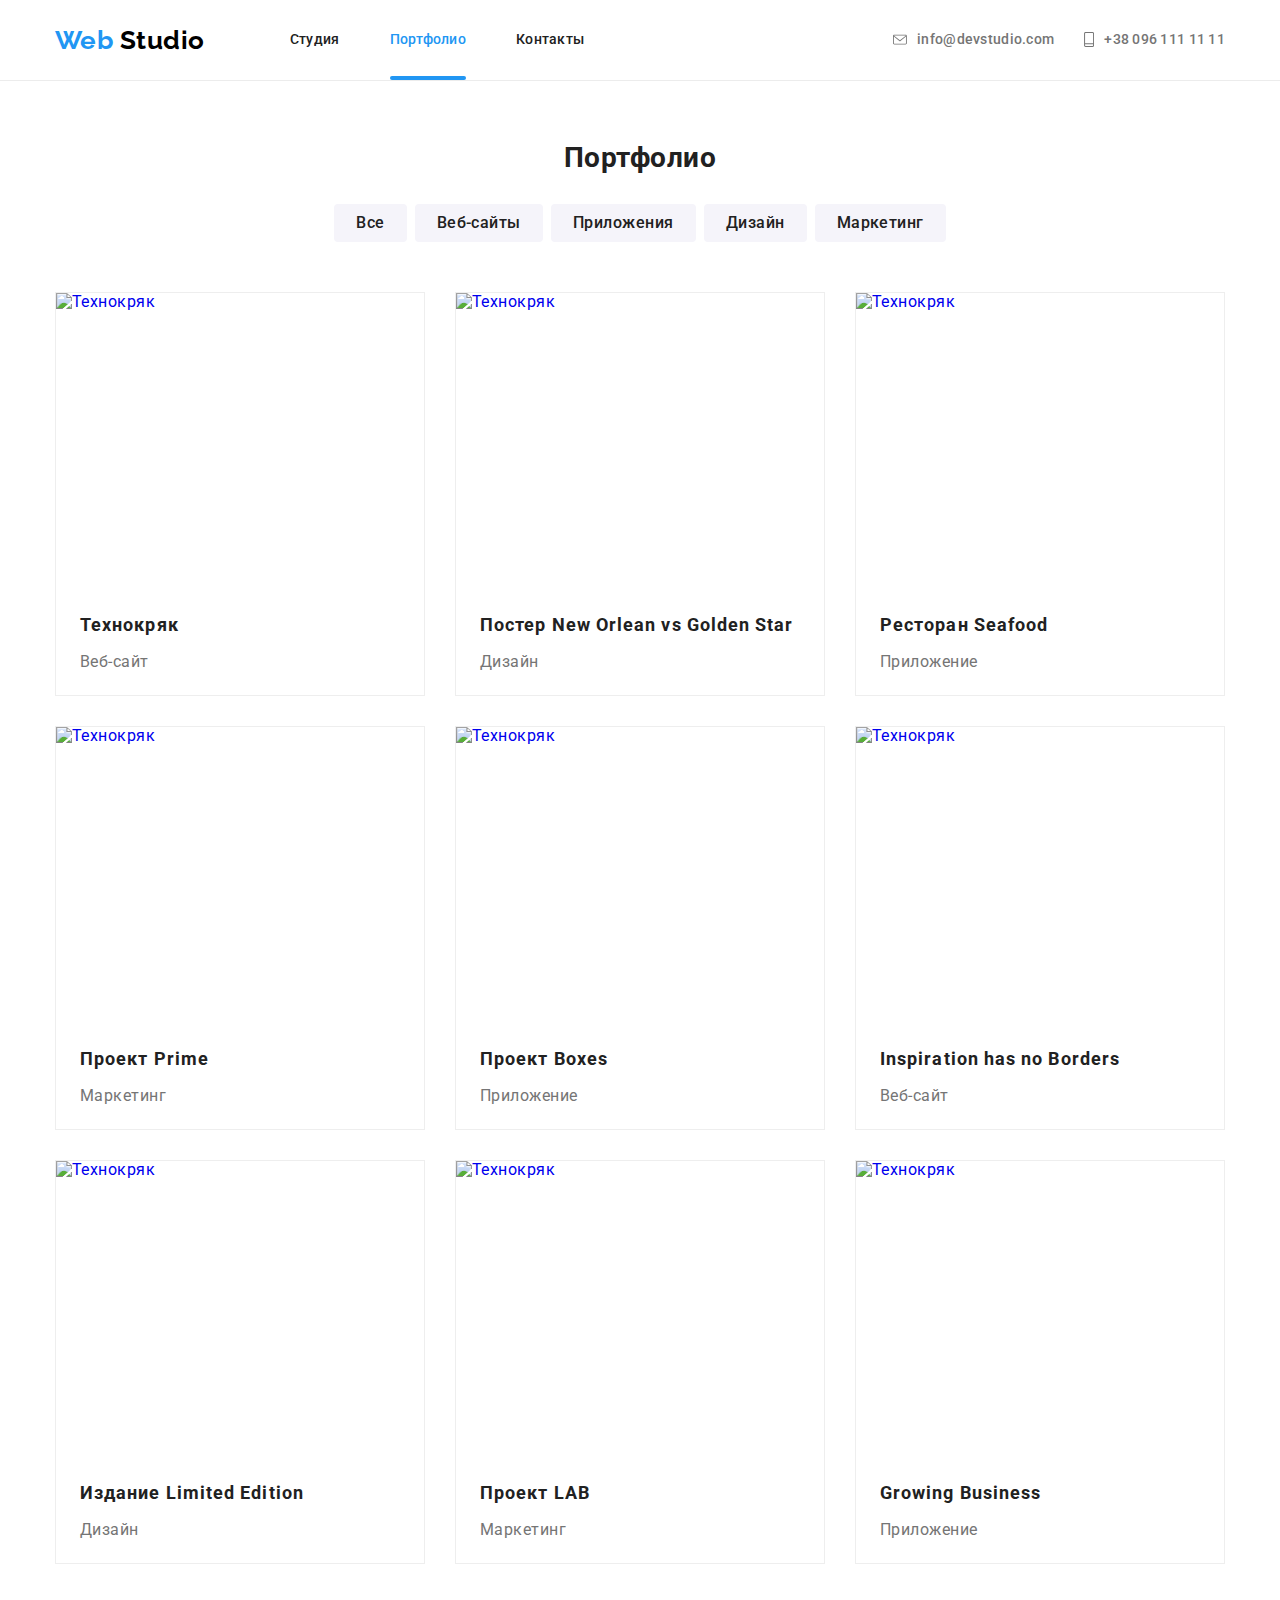
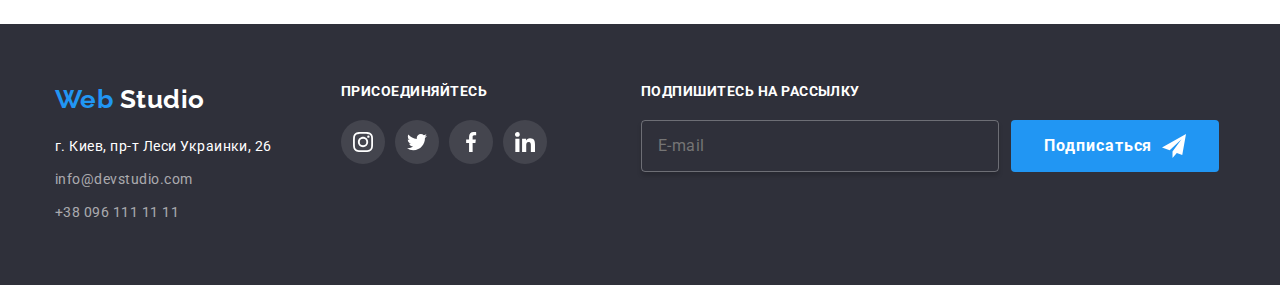
==== commit d53fa557: "img-projects-mobile" ====
--- a/portfolio.html
+++ b/portfolio.html
@@ -18,7 +18,7 @@
     <header class="page-header">
         <!--Главная навигация-->
         <nav class="container main-nav">
-            <a href="/" class="logo text"><span class="logo-accent">Web</span> Studio</a>
+            <a href="./index.html" class="logo text"><span class="logo-accent">Web</span> Studio</a>
             <button type="button" class="menu-button" aria-expanded="false" aria-controls="menu-container"
                 data-menu-button>
                 <svg width="40" height="40" aria-label="Переключатель мобильного меню">
@@ -47,6 +47,7 @@
                         +38 096 111 11 11
                     </a>
                 </div>
+            </div>
 
         </nav>
     </header>
@@ -59,21 +60,40 @@
                 <h1 class="section-title">Портфолио</h1>
                 <!--Список фильтров-->
                 <ul class="filter list">
-                    <li class="item"><button type="button" class="btn">Все</button>
-                    </li>
-                    <li class="item"><button type="button" class="btn">Веб-сайты</button>
-                    </li>
-                    <li class="item"><button type="button" class="btn">Приложения</button></li>
-                    <li class="item"><button type="button" class="btn">Дизайн</button>
-                    </li>
-                    <li class="item"><button type="button" class="btn">Маркетинг</button>
+                    <li class="filter-item"><button type="button" class="btn">Все</button>
+                    </li>
+                    <li class="filter-item"><button type="button" class="btn">Веб-сайты</button>
+                    </li>
+                    <li class="filter-item"><button type="button" class="btn">Приложения</button></li>
+                    <li class="filter-item"><button type="button" class="btn">Дизайн</button>
+                    </li>
+                    <li class="filter-item"><button type="button" class="btn">Маркетинг</button>
                     </li>
                 </ul>
                 <!--Список проектов-->
                 <ul class="projects list">
                     <li class="projects-item">
                         <a href="/" class="project-links text">
-                            <div class="project-img project1">
+                            <div class="project-img">
+                                <picture>
+                                    <source media="(max-width: 767px)"
+                                        srcset="./images/project1.webp 1x, ./images/project1@2x.webp 2x"
+                                        type="image/webp">
+                                    <source media="(max-width: 767px)"
+                                        srcset="./images/project1.jpg 1x, ./images/project1@2x.jpg 2x">
+                                    <source media="(maz-width: 1199px)"
+                                        srcset="./images/project1-tablet.webp 1x, ./images/project1-tablet@2x.webp 2x"
+                                        type="image/webp">
+                                    <source media="(max-width: 1199px)"
+                                        srcset="./images/project1-tablet.jpg 1x, ./images/project1-tablet@2x.jpg 2x">
+                                    <source media="(min-width: 1200px)"
+                                        srcset="./images/project1-desktop.webp 1x, ./images/project1-desktop@2x.webp 2x"
+                                        type="image/webp">
+                                    <source media="(min-width: 1200px)"
+                                        srcset="./images/project1-desktop.jpg 1x, ./images/project1-desktop@2x.jpg 2x">
+                                    <img src="./images/project1.jpg" alt="Технокряк">
+                                </picture>
+
                                 <p class="projects-text">Технокряк это современная площадка распространения
                                     коронавируса.
                                     Компании
@@ -91,6 +111,24 @@
                     <li class="projects-item">
                         <a href="/" class="project-links text">
                             <div class="project-img project2">
+                                <picture>
+                                    <source media="(max-width: 767px)"
+                                        srcset="./images/project2.webp 1x, ./images/project2@2x.webp 2x"
+                                        type="image/webp">
+                                    <source media="(max-width: 767px)"
+                                        srcset="./images/project2.jpg 1x, ./images/project2@2x.jpg 2x">
+                                    <source media="(maz-width: 1199px)"
+                                        srcset="./images/project2-tablet.webp 1x, ./images/project2-tablet@2x.webp 2x"
+                                        type="image/webp">
+                                    <source media="(max-width: 1199px)"
+                                        srcset="./images/project2-tablet.jpg 1x, ./images/project2-tablet@2x.jpg 2x">
+                                    <source media="(min-width: 1200px)"
+                                        srcset="./images/project2-desktop.webp 1x, ./images/project2-desktop@2x.webp 2x"
+                                        type="image/webp">
+                                    <source media="(min-width: 1200px)"
+                                        srcset="./images/project2-desktop.jpg 1x, ./images/project2-desktop@2x.jpg 2x">
+                                    <img src="./images/project2.jpg" alt="Технокряк">
+                                </picture>
                                 <p class="projects-text">Технокряк это современная площадка распространения
                                     коронавируса.
                                     Компании
@@ -106,7 +144,25 @@
                     </li>
                     <li class="projects-item">
                         <a href="/" class="project-links text">
-                            <div class="project-img project3">
+                            <div class="project-img">
+                                <picture>
+                                    <source media="(max-width: 767px)"
+                                        srcset="./images/project3.webp 1x, ./images/project3@2x.webp 2x"
+                                        type="image/webp">
+                                    <source media="(max-width: 767px)"
+                                        srcset="./images/project3.jpg 1x, ./images/project3@2x.jpg 2x">
+                                    <source media="(maz-width: 1199px)"
+                                        srcset="./images/project3-tablet.webp 1x, ./images/project3-tablet@2x.webp 2x"
+                                        type="image/webp">
+                                    <source media="(max-width: 1199px)"
+                                        srcset="./images/project3-tablet.jpg 1x, ./images/project3-tablet@2x.jpg 2x">
+                                    <source media="(min-width: 1200px)"
+                                        srcset="./images/project3-desktop.webp 1x, ./images/project3-desktop@2x.webp 2x"
+                                        type="image/webp">
+                                    <source media="(min-width: 1200px)"
+                                        srcset="./images/project3-desktop.jpg 1x, ./images/project3-desktop@2x.jpg 2x">
+                                    <img src="./images/project3.jpg" alt="Технокряк">
+                                </picture>
                                 <p class="projects-text">Технокряк это современная площадка распространения
                                     коронавируса.
                                     Компании
@@ -122,7 +178,25 @@
                     </li>
                     <li class="projects-item">
                         <a href="/" class="project-links text">
-                            <div class="project-img project4">
+                            <div class="project-img">
+                                <picture>
+                                    <source media="(max-width: 767px)"
+                                        srcset="./images/project4.webp 1x, ./images/project4@2x.webp 2x"
+                                        type="image/webp">
+                                    <source media="(max-width: 767px)"
+                                        srcset="./images/project4.jpg 1x, ./images/project4@2x.jpg 2x">
+                                    <source media="(maz-width: 1199px)"
+                                        srcset="./images/project4-tablet.webp 1x, ./images/project4-tablet@2x.webp 2x"
+                                        type="image/webp">
+                                    <source media="(max-width: 1199px)"
+                                        srcset="./images/project4-tablet.jpg 1x, ./images/project4-tablet@2x.jpg 2x">
+                                    <source media="(min-width: 1200px)"
+                                        srcset="./images/project4-desktop.webp 1x, ./images/project4-desktop@2x.webp 2x"
+                                        type="image/webp">
+                                    <source media="(min-width: 1200px)"
+                                        srcset="./images/project4-desktop.jpg 1x, ./images/project4-desktop@2x.jpg 2x">
+                                    <img src="./images/project4.jpg" alt="Технокряк">
+                                </picture>
                                 <p class="projects-text">Технокряк это современная площадка распространения
                                     коронавируса.
                                     Компании
@@ -138,7 +212,25 @@
                     </li>
                     <li class="projects-item">
                         <a href="/" class="project-links text">
-                            <div class="project-img project5">
+                            <div class="project-img">
+                                <picture>
+                                    <source media="(max-width: 767px)"
+                                        srcset="./images/project5.webp 1x, ./images/project5@2x.webp 2x"
+                                        type="image/webp">
+                                    <source media="(max-width: 767px)"
+                                        srcset="./images/project5.jpg 1x, ./images/project5@2x.jpg 2x">
+                                    <source media="(maz-width: 1199px)"
+                                        srcset="./images/project5-tablet.webp 1x, ./images/project5-tablet@2x.webp 2x"
+                                        type="image/webp">
+                                    <source media="(max-width: 1199px)"
+                                        srcset="./images/project5-tablet.jpg 1x, ./images/project5-tablet@2x.jpg 2x">
+                                    <source media="(min-width: 1200px)"
+                                        srcset="./images/project5-desktop.webp 1x, ./images/project5-desktop@2x.webp 2x"
+                                        type="image/webp">
+                                    <source media="(min-width: 1200px)"
+                                        srcset="./images/project5-desktop.jpg 1x, ./images/project5-desktop@2x.jpg 2x">
+                                    <img src="./images/project5.jpg" alt="Технокряк">
+                                </picture>
                                 <p class="projects-text">Технокряк это современная площадка распространения
                                     коронавируса.
                                     Компании
@@ -154,7 +246,25 @@
                     </li>
                     <li class="projects-item">
                         <a href="/" class="project-links text">
-                            <div class="project-img project6">
+                            <div class="project-img">
+                                <picture>
+                                    <source media="(max-width: 767px)"
+                                        srcset="./images/project6.webp 1x, ./images/project6@2x.webp 2x"
+                                        type="image/webp">
+                                    <source media="(max-width: 767px)"
+                                        srcset="./images/project6.jpg 1x, ./images/project6@2x.jpg 2x">
+                                    <source media="(maz-width: 1199px)"
+                                        srcset="./images/project6-tablet.webp 1x, ./images/project6-tablet@2x.webp 2x"
+                                        type="image/webp">
+                                    <source media="(max-width: 1199px)"
+                                        srcset="./images/project6-tablet.jpg 1x, ./images/project6-tablet@2x.jpg 2x">
+                                    <source media="(min-width: 1200px)"
+                                        srcset="./images/project6-desktop.webp 1x, ./images/project6-desktop@2x.webp 2x"
+                                        type="image/webp">
+                                    <source media="(min-width: 1200px)"
+                                        srcset="./images/project6-desktop.jpg 1x, ./images/project6-desktop@2x.jpg 2x">
+                                    <img src="./images/project6.jpg" alt="Технокряк">
+                                </picture>
                                 <p class="projects-text">Технокряк это современная площадка распространения
                                     коронавируса.
                                     Компании
@@ -170,7 +280,25 @@
                     </li>
                     <li class="projects-item">
                         <a href="/" class="project-links text">
-                            <div class="project-img project7">
+                            <div class="project-img">
+                                <picture>
+                                    <source media="(max-width: 767px)"
+                                        srcset="./images/project7.webp 1x, ./images/project7@2x.webp 2x"
+                                        type="image/webp">
+                                    <source media="(max-width: 767px)"
+                                        srcset="./images/project7.jpg 1x, ./images/project7@2x.jpg 2x">
+                                    <source media="(maz-width: 1199px)"
+                                        srcset="./images/project7-tablet.webp 1x, ./images/project7-tablet@2x.webp 2x"
+                                        type="image/webp">
+                                    <source media="(max-width: 1199px)"
+                                        srcset="./images/project7-tablet.jpg 1x, ./images/project7-tablet@2x.jpg 2x">
+                                    <source media="(min-width: 1200px)"
+                                        srcset="./images/project7-desktop.webp 1x, ./images/project7-desktop@2x.webp 2x"
+                                        type="image/webp">
+                                    <source media="(min-width: 1200px)"
+                                        srcset="./images/project7-desktop.jpg 1x, ./images/project7-desktop@2x.jpg 2x">
+                                    <img src="./images/project7.jpg" alt="Технокряк">
+                                </picture>
                                 <p class="projects-text">Технокряк это современная площадка распространения
                                     коронавируса.
                                     Компании
@@ -186,7 +314,25 @@
                     </li>
                     <li class="projects-item">
                         <a href="/" class="project-links text">
-                            <div class="project-img project8">
+                            <div class="project-img">
+                                <picture>
+                                    <source media="(max-width: 767px)"
+                                        srcset="./images/project8.webp 1x, ./images/project8@2x.webp 2x"
+                                        type="image/webp">
+                                    <source media="(max-width: 767px)"
+                                        srcset="./images/project8.jpg 1x, ./images/project8@2x.jpg 2x">
+                                    <source media="(maz-width: 1199px)"
+                                        srcset="./images/project8-tablet.webp 1x, ./images/project8-tablet@2x.webp 2x"
+                                        type="image/webp">
+                                    <source media="(max-width: 1199px)"
+                                        srcset="./images/project8-tablet.jpg 1x, ./images/project8-tablet@2x.jpg 2x">
+                                    <source media="(min-width: 1200px)"
+                                        srcset="./images/project8-desktop.webp 1x, ./images/project8-desktop@2x.webp 2x"
+                                        type="image/webp">
+                                    <source media="(min-width: 1200px)"
+                                        srcset="./images/project8-desktop.jpg 1x, ./images/project8-desktop@2x.jpg 2x">
+                                    <img src="./images/project8.jpg" alt="Технокряк">
+                                </picture>
                                 <p class="projects-text">Технокряк это современная площадка распространения
                                     коронавируса.
                                     Компании
@@ -202,7 +348,25 @@
                     </li>
                     <li class="projects-item">
                         <a href="/" class="project-links text">
-                            <div class="project-img project9">
+                            <div class="project-img">
+                                <picture>
+                                    <source media="(max-width: 767px)"
+                                        srcset="./images/project9.webp 1x, ./images/project9@2x.webp 2x"
+                                        type="image/webp">
+                                    <source media="(max-width: 767px)"
+                                        srcset="./images/project9.jpg 1x, ./images/project9@2x.jpg 2x">
+                                    <source media="(maz-width: 1199px)"
+                                        srcset="./images/project9-tablet.webp 1x, ./images/project9-tablet@2x.webp 2x"
+                                        type="image/webp">
+                                    <source media="(max-width: 1199px)"
+                                        srcset="./images/project9-tablet.jpg 1x, ./images/project9-tablet@2x.jpg 2x">
+                                    <source media="(min-width: 1200px)"
+                                        srcset="./images/project9-desktop.webp 1x, ./images/project9-desktop@2x.webp 2x"
+                                        type="image/webp">
+                                    <source media="(min-width: 1200px)"
+                                        srcset="./images/project9-desktop.jpg 1x, ./images/project9-desktop@2x.jpg 2x">
+                                    <img src="./images/project9.jpg" alt="Технокряк">
+                                </picture>
                                 <p class="projects-text">Технокряк это современная площадка распространения
                                     коронавируса.
                                     Компании
--- a/css/main.min.css
+++ b/css/main.min.css
@@ -1,2 +1,2 @@
-body{margin:0;background-color:#fff;color:#757575;font-family:Roboto, sans-serif;letter-spacing:0.03em}.container{margin-left:auto;margin-right:auto;padding-left:15px;padding-right:15px}@media screen and (min-width: 480px){.container{width:480px}}@media screen and (min-width: 768px){.container{width:768px}}@media screen and (min-width: 1200px){.container{width:1200px}}.list{margin:0;padding:0;list-style:none}.text{text-decoration:none}.logo{color:#000;font-family:Raleway, sans-serif;font-weight:700;font-size:24px;line-height:1.17}.logo-accent{color:#2196f3}@media screen and (min-width: 1200px){.logo{font-size:26px;line-height:1.19}}.page-header{position:relative;border-bottom:1px solid #ececec}.main-nav{display:-webkit-box;display:-ms-flexbox;display:flex;-webkit-box-align:center;-ms-flex-align:center;align-items:center}@media screen and (max-width: 767px){.main-nav{padding-top:10px;padding-bottom:10px}}.menu-button{display:-webkit-inline-box;display:-ms-inline-flexbox;display:inline-flex;margin:0;padding:0;margin-left:auto;border:none;background-color:transparent}@media screen and (min-width: 768px){.menu-button{display:none}}.menu-button .icon-crose{display:none}.menu-button.is-open .icon-crose{display:block}.menu-button.is-open .icon-menu{display:none}.menu-button:hover .icon-crose,.menu-button:focus .icon-crose{fill:#2196f3}.menu-button:hover .icon-menu,.menu-button:focus .icon-menu{fill:#2196f3}.menu-container.is-open{display:block}@media screen and (max-width: 767px){.menu-container{display:none;position:absolute;top:100%;left:0;width:100%;padding-top:60px;padding-bottom:60px;background-color:#fff;-webkit-box-shadow:0px 1px 3px rgba(0,0,0,0.16),0px 2px 4px rgba(0,0,0,0.08),0px 4px 8px rgba(0,0,0,0.04);box-shadow:0px 1px 3px rgba(0,0,0,0.16),0px 2px 4px rgba(0,0,0,0.08),0px 4px 8px rgba(0,0,0,0.04)}}@media screen and (min-width: 768px){.menu-container{display:-webkit-box;display:-ms-flexbox;display:flex;-webkit-box-align:center;-ms-flex-align:center;align-items:center;-webkit-box-flex:1;-ms-flex-positive:1;flex-grow:1;-webkit-box-pack:justify;-ms-flex-pack:justify;justify-content:space-between}}@media screen and (max-width: 767px){.site-nav{text-align:center;margin-bottom:60px}.item-nav:not(:last-child){margin-bottom:40px}}@media screen and (min-width: 768px){.site-nav{display:-webkit-box;display:-ms-flexbox;display:flex;margin-left:81px}.site-nav .item-nav:not(:last-child){margin-right:50px}}@media screen and (min-width: 1200px){.site-nav{margin-left:85px}}.site-nav .link{position:relative;color:#212121;font-weight:500;letter-spacing:0.02em;-webkit-transition:color 250ms cubic-bezier(0.4, 0, 0.2, 1);transition:color 250ms cubic-bezier(0.4, 0, 0.2, 1)}.site-nav .link:hover,.site-nav .link:focus{color:#2196f3}@media screen and (max-width: 767px){.site-nav .link{font-size:18px;line-height:1.17}}@media screen and (min-width: 768px){.site-nav .link{display:-webkit-box;display:-ms-flexbox;display:flex;font-size:14px;line-height:1.14}}@media screen and (min-width: 768px){.site-nav .link{padding-top:32px;padding-bottom:32px}}.site-nav .link.current{color:#2196f3}.site-nav .link.current::after{content:"";position:absolute;left:0;bottom:0;display:block;width:100%;height:4px;border-radius:2px;background-color:#2196f3;-webkit-transition:background-color 250ms cubic-bezier(0.4, 0, 0.2, 1);transition:background-color 250ms cubic-bezier(0.4, 0, 0.2, 1)}@media screen and (max-width: 767px){.site-nav .link.current{padding-bottom:8px}}.address{text-align:center}@media screen and (min-width: 768px){.address{display:-webkit-box;display:-ms-flexbox;display:flex}}@media screen and (min-width: 768px) and (max-width: 1199px){.address{-webkit-box-orient:vertical;-webkit-box-direction:normal;-ms-flex-direction:column;flex-direction:column}}.address-link{display:block;height:21px;color:#757575;font-style:normal;font-weight:500;font-size:18px;line-height:1.17;letter-spacing:0.02em;-webkit-transition:all 250ms cubic-bezier(0.4, 0, 0.2, 1);transition:all 250ms cubic-bezier(0.4, 0, 0.2, 1)}.address-link:hover,.address-link:focus{color:#2196f3}@media screen and (max-width: 767px){.address-link:not(:last-child){margin-bottom:16px}}@media screen and (min-width: 768px){.address-link{display:-webkit-box;display:-ms-flexbox;display:flex;-webkit-box-align:center;-ms-flex-align:center;align-items:center;max-width:161px;height:16px;color:#757575;font-size:14px;line-height:1.14}.address-link:not(:last-child){margin-bottom:10px}}@media screen and (min-width: 1200px){.address-link:not(:last-child){margin-right:30px;margin-bottom:0}}.icon-mail{width:16px;height:12px;margin-right:10px;fill:#757575}.address-link:hover .icon-mail,.address-link:focus .icon-mail{fill:#2196f3}.icon-mobile{width:10px;height:15px;margin-right:10px;fill:#757575}.address-link:hover .icon-mobile,.address-link:focus .icon-mobile{fill:#2196f3}.banner{text-align:center}.banner .overlay{height:400px;max-width:480px;margin-left:auto;margin-right:auto;padding:118px 60px;background-image:-webkit-gradient(linear, left top, right top, from(rgba(47,48,58,0.8)), to(rgba(47,48,58,0.8))),url(../images/banner.jpg);background-image:linear-gradient(to right, rgba(47,48,58,0.8), rgba(47,48,58,0.8)),url(../images/banner.jpg);background-repeat:no-repeat;background-position:center;background-size:cover}.banner-title{margin-top:0;margin-bottom:30px;font-weight:900;font-size:26px;line-height:1.62;letter-spacing:0.06em;text-transform:uppercase;color:#fff}@media screen and (min-width: 768px){.banner .overlay{max-width:768px;padding:118px 204px}}@media screen and (min-width: 1200px){.banner .overlay{height:600px;max-width:1600px;padding:200px 452px}.banner-title{font-size:44px;line-height:1.36}}.button{display:-webkit-inline-box;display:-ms-inline-flexbox;display:inline-flex;-webkit-box-align:center;-ms-flex-align:center;align-items:center;text-align:center;border:1px solid transparent;border-radius:4px;padding:10px 32px;min-width:200px;color:#fff;background-color:#2196f3;font-weight:700;font-size:16px;line-height:1.87;letter-spacing:0.06em}.button:hover,.button:focus{cursor:pointer}.form{display:block;position:relative;width:450px;margin-left:auto;margin-right:auto;padding:40px;background-color:#fff;-webkit-box-shadow:0px 2px 1px rgba(0,0,0,0.2),0px 1px 1px rgba(0,0,0,0.14),0px 1px 3px rgba(0,0,0,0.12);box-shadow:0px 2px 1px rgba(0,0,0,0.2),0px 1px 1px rgba(0,0,0,0.14),0px 1px 3px rgba(0,0,0,0.12);border-radius:4px}@media screen and (min-width: 1200px){.form{width:528px}}.form-title{margin-top:0;margin-bottom:30px;font-size:20px;line-height:1.5;font-weight:700;letter-spacing:0.03em;color:#212121}.field{margin-bottom:20px}.form-field{position:relative;display:-webkit-box;display:-ms-flexbox;display:flex;-webkit-box-orient:vertical;-webkit-box-direction:normal;-ms-flex-direction:column;flex-direction:column}.form-field:not(:last-child){margin-bottom:28px}.form-label{display:-webkit-inline-box;display:-ms-inline-flexbox;display:inline-flex;position:absolute;top:50%;left:42px;font-size:14px;line-height:1.14;letter-spacing:0.01em;color:#757575;-webkit-transform:translateY(-50%);transform:translateY(-50%);-webkit-transition:all 250ms cubic-bezier(0.4, 0, 0.2, 1);transition:all 250ms cubic-bezier(0.4, 0, 0.2, 1)}.form-label:hover{cursor:pointer}.form-input{margin:0;padding:11px 42px;border:1px solid rgba(33,33,33,0.2);border-radius:4px}.form-input:hover,.form-input:focus{outline:1px solid #2196f3;cursor:pointer}.form-input:focus+.form-label,.form-input:not(:placeholder-shown)+.form-label{-webkit-transform:translateY(-38px) translateX(-26px);transform:translateY(-38px) translateX(-26px);color:#2196f3}.icon-input{display:inline-block;position:absolute;top:50%;left:16px;width:18px;height:18px;-webkit-transform:translateY(-50%);transform:translateY(-50%);-webkit-transition:color 250ms cubic-bezier(0.4, 0, 0.2, 1);transition:color 250ms cubic-bezier(0.4, 0, 0.2, 1)}.icon-input:hover{cursor:pointer}.form-input:focus ~ .icon-input{fill:#2196f3}.form-comment{display:-webkit-inline-box;display:-ms-inline-flexbox;display:inline-flex;position:relative;padding:12px 16px;font-size:14px;line-height:1.14;letter-spacing:0.01em;border:1px solid rgba(33,33,33,0.2);border-radius:4px;color:#757575;resize:none}.form-comment:hover,.form-comment:focus{outline:1px solid #2196f3;cursor:pointer}.form-label-comment{display:-webkit-inline-box;display:-ms-inline-flexbox;display:inline-flex;position:absolute;top:12px;left:16px;font-size:14px;line-height:1.14;letter-spacing:0.01em;color:#757575;-webkit-transition:all 250ms cubic-bezier(0.4, 0, 0.2, 1);transition:all 250ms cubic-bezier(0.4, 0, 0.2, 1)}.form-comment:focus+.form-label-comment,.form-comment:not(:placeholder-shown)+.form-label-comment{-webkit-transform:translateY(-32px);transform:translateY(-32px);color:#2196f3}.form-checkbox{display:-webkit-box;display:-ms-flexbox;display:flex;-webkit-box-align:center;-ms-flex-align:center;align-items:center;-ms-flex-line-pack:center;align-content:center;margin-bottom:30px}.checkbox{display:-webkit-inline-box;display:-ms-inline-flexbox;display:inline-flex;margin-left:0;-webkit-appearance:none;-moz-appearance:none;appearance:none;position:absolute}.label-checkbox{font-size:12px;line-height:1.17;letter-spacing:0.03em;color:#757575}.label-checkbox::before{content:"";display:-webkit-inline-box;display:-ms-inline-flexbox;display:inline-flex;width:16px;height:15px;border:2px solid #212121;border-radius:4px;margin-right:7px}.checkbox:checked+.label-checkbox::before{border-color:#2196f3;background-color:#2196f3;background-image:url(../images/icon-check.svg);background-size:contain;background-origin:border-box}@media screen and (min-width: 1200px){.label-checkbox{font-size:14px;line-height:1.71}}.checkbox-link{color:#2196f3}.btn-submit{display:-webkit-inline-box;display:-ms-inline-flexbox;display:inline-flex;-webkit-box-align:center;-ms-flex-align:center;align-items:center;-ms-flex-line-pack:center;align-content:center;text-align:center;border:1px solid transparent;border-radius:4px;-webkit-box-shadow:0px 4px 4px rgba(0,0,0,0.15);box-shadow:0px 4px 4px rgba(0,0,0,0.15);padding:10px 55px;min-width:200px;color:#fff;background-color:#2196f3;font-weight:700;font-size:16px;line-height:1.87;letter-spacing:0.06em;-webkit-transition:all 250ms cubic-bezier(0.4, 0, 0.2, 1);transition:all 250ms cubic-bezier(0.4, 0, 0.2, 1)}.btn-submit:hover,.btn-submit:focus{cursor:pointer;background-color:#188ce8}.btn-close{display:inline-block;position:absolute;top:8px;right:8px;width:30px;height:30px;border-radius:50%;-webkit-box-shadow:none;box-shadow:none;background-color:#fff;border:1px solid rgba(0,0,0,0.1)}.btn-close:hover .icon-close-black,.btn-close:focus .icon-close-black{cursor:pointer;fill:#2196f3}.icon-close-black{display:inline-block;position:absolute;padding:0;top:50%;right:5px;width:18px;height:18px;-webkit-transform:translateY(-50%);transform:translateY(-50%)}.backdrop{position:fixed;top:0;left:0;width:100%;height:100%;z-index:101;opacity:1;background-color:rgba(0,0,0,0.2);-webkit-transition:-webkit-transform 250ms cubic-bezier(0.4, 0, 0.2, 1);transition:-webkit-transform 250ms cubic-bezier(0.4, 0, 0.2, 1);transition:transform 250ms cubic-bezier(0.4, 0, 0.2, 1);transition:transform 250ms cubic-bezier(0.4, 0, 0.2, 1), -webkit-transform 250ms cubic-bezier(0.4, 0, 0.2, 1);overflow-y:scroll}.backdrop.is-hidden{visibility:hidden;opacity:0;pointer-events:none}.modal{position:absolute;top:50%;left:50%;-webkit-transform:translate(-50%, -50%);transform:translate(-50%, -50%);width:450px;height:609px;background-color:#fff;-webkit-box-shadow:0px 2px 1px rgba(0,0,0,0.2),0px 1px 1px rgba(0,0,0,0.14),0px 1px 3px rgba(0,0,0,0.12);box-shadow:0px 2px 1px rgba(0,0,0,0.2),0px 1px 1px rgba(0,0,0,0.14),0px 1px 3px rgba(0,0,0,0.12);border-radius:4px}@media screen and (min-width: 1200px){.modal{width:528px;height:581px}}.section{padding-top:60px;padding-bottom:60px}.section-title{margin-top:0;margin-bottom:30px;color:#212121;font-weight:700;font-size:28px;line-height:1.18;text-align:center}.section.background{background-color:#f5f4fa}@media screen and (mіn-width: 1200px){.section{padding-top:94px;padding-bottom:94px}.section-title{margin-top:0;margin-bottom:50px;font-size:36px;line-height:1.17}}.section-title-hidden{position:absolute;margin-top:0;margin-bottom:0;opacity:0;overflow:hidden}@media screen and (max-width: 1199px){.section.hidden{display:none}}@media screen and (min-width: 768px){.feature-list{display:-webkit-box;display:-ms-flexbox;display:flex;-ms-flex-wrap:wrap;flex-wrap:wrap;margin:-15px}}@media screen and (min-width: 768px){.feature-list .feature-item{width:calc((100% - 2 * 30px) / 2);margin:15px}}@media screen and (min-width: 1200px){.feature-list .feature-item{width:calc((100% - 4 * 30px) / 4);margin:15px}}@media screen and (max-width: 767px){.feature-list .feature-item:not(:last-child){margin-bottom:30px}}.feature-list .title{margin-top:0;margin-bottom:10px;color:#212121;font-weight:700;font-size:14px;line-height:1.14;text-transform:uppercase}@media screen and (max-width: 767px){.feature-list .title{text-align:center}}.feature-list .text{margin-top:0;margin-bottom:0;font-size:14px;line-height:1.71}.icon{padding:25px 190px;margin-bottom:30px;border-radius:4px;background-color:#f5f4fa}@media screen and (min-width: 768px){.icon{padding:25px 142px}}@media screen and (min-width: 1200px){.icon{padding:25px 100px}}.icon-feature{display:-webkit-box;display:-ms-flexbox;display:flex;width:70px;height:70px}.work-list{display:-webkit-box;display:-ms-flexbox;display:flex}.work-list-item{display:-webkit-box;display:-ms-flexbox;display:flex;position:relative;width:calc((100% - 60px) / 3);margin-right:30px;height:294px}.work-list-item:nth-child(3n){margin-right:0}.work-list-title{display:block;position:absolute;text-align:center;margin-top:0;margin-bottom:0;bottom:0;width:100%;padding:27px 72px;height:70px;color:#fff;background-color:rgba(47,48,58,0.8);font-weight:700;font-size:14px;line-height:1.14;text-transform:uppercase}@media screen and (min-width: 768px){.team-list{display:-webkit-box;display:-ms-flexbox;display:flex;-ms-flex-wrap:wrap;flex-wrap:wrap;margin:-15px}}.team-list .team-item{display:-webkit-box;display:-ms-flexbox;display:flex;-webkit-box-orient:vertical;-webkit-box-direction:normal;-ms-flex-direction:column;flex-direction:column;-webkit-box-align:center;-ms-flex-align:center;align-items:center;max-width:450px;height:482px;background-color:#fff;-webkit-box-shadow:0px 2px 1px rgba(0,0,0,0.2),0px 1px 1px rgba(0,0,0,0.14),0px 1px 3px rgba(0,0,0,0.12);box-shadow:0px 2px 1px rgba(0,0,0,0.2),0px 1px 1px rgba(0,0,0,0.14),0px 1px 3px rgba(0,0,0,0.12);border-radius:0px 0px 4px 4px}.team-list .team-item::before{display:-webkit-box;display:-ms-flexbox;display:flex;content:"";height:320px;width:450px;margin-bottom:30px;background-repeat:no-repeat}@media screen and (min-width: 768px){.team-list .team-item::before{height:260px;width:354px}}@media screen and (min-width: 1200px){.team-list .team-item::before{height:260px;width:270px}}@media screen and (min-width: 768px){.team-list .team-item{max-width:354px;height:422px;width:calc((100% - 2 * 30px) / 2);margin:15px}}@media screen and (min-width: 1200px){.team-list .team-item{max-width:270px;height:422px;width:calc((100% - 4 * 30px) / 4);margin:15px}}@media screen and (max-width: 767px){.team-list .team-item:not(:last-child){margin-bottom:30px}}.team-list .title{margin-top:0;margin-bottom:10px;color:#212121;font-weight:500;font-size:16px;line-height:1.19}.team-list .text{margin-top:0;margin-bottom:16px;font-size:16px;line-height:1.19}.product-designer::before{background-image:url(../images/Kucherenko.jpg)}.frontend-developer::before{background-image:url(../images/Ivanova.jpg)}.marketing::before{background-image:url(../images/Schevchenko.jpg)}.ui-designer::before{background-image:url(../images/Nikolaev.jpg)}.social-links{display:-webkit-box;display:-ms-flexbox;display:flex}.social-links .link{display:-webkit-inline-box;display:-ms-inline-flexbox;display:inline-flex;-webkit-box-align:center;-ms-flex-align:center;align-items:center;-webkit-box-pack:center;-ms-flex-pack:center;justify-content:center;width:44px;height:44px;border-radius:50%;-webkit-box-shadow:none;box-shadow:none;-webkit-transition:all 250ms cubic-bezier(0.4, 0, 0.2, 1);transition:all 250ms cubic-bezier(0.4, 0, 0.2, 1)}.social-links .link:hover,.social-links .link:focus{border-radius:50%;-webkit-box-shadow:none;box-shadow:none;cursor:pointer;background-color:#2196f3}.social-links .links:not(:last-child){margin-right:10px}.icon-links{display:-webkit-box;display:-ms-flexbox;display:flex;width:20px;height:20px;fill:#afb1b8}.link:hover .icon-links,.link:focus .icon-links{fill:#fff}.clients{display:-webkit-box;display:-ms-flexbox;display:flex;-ms-flex-wrap:wrap;flex-wrap:wrap;margin:-15px}.client-link{display:-webkit-box;display:-ms-flexbox;display:flex;-webkit-box-align:center;-ms-flex-align:center;align-items:center;-webkit-box-pack:center;-ms-flex-pack:center;justify-content:center;height:90px;border:1px solid #afb1b8;border-radius:4px;-webkit-transition:all 250ms cubic-bezier(0.4, 0, 0.2, 1);transition:all 250ms cubic-bezier(0.4, 0, 0.2, 1)}.client-link:hover,.client-link:focus{border:1px solid #2196f3;cursor:pointer;fill:#2196f3}.client-item{width:calc((100% - 2 * 30px) / 2);margin:15px}.client-item:not(:last-child){margin-right:15px}@media screen and (min-width: 768px){.client-item{width:calc((100% - 3 * 30px) / 3);margin:15px}}@media screen and (min-width: 120px){.client-item{width:calc((100% - 6 * 30px) / 6);margin:15px}}.icon-clients{max-width:88px;max-height:52px;-webkit-transition:all 250ms cubic-bezier(0.4, 0, 0.2, 1);transition:all 250ms cubic-bezier(0.4, 0, 0.2, 1);fill:#afb1b8}.client-link:hover .icon-clients,.client-link:focus .icon-clients{cursor:pointer;fill:#2196f3}.footer{padding-top:60px;padding-bottom:60px;color:#fff;background-color:#2f303a}@media screen and (max-width: 1199px){.footer{text-align:center}}@media screen and (max-width: 1199px){.left{margin-bottom:60px}}@media screen and (min-width: 768px) and (max-width: 1199px){.left{margin-right:165px}}@media screen and (min-width: 1200px){.left{margin-right:69px}}.middle{display:inline-block;-webkit-box-align:center;-ms-flex-align:center;align-items:center}@media screen and (max-width: 1199px){.middle{margin-bottom:60px}}@media screen and (min-width: 768px) and (max-width: 1199px){.middle{margin-top:5px}}@media screen and (min-width: 1200px){.middle{margin-right:94px}}@media screen and (min-width: 768px){.footer-flex{display:-webkit-box;display:-ms-flexbox;display:flex}}@media screen and (min-width: 768px) and (max-width: 1199px){.footer-flex{-ms-flex-wrap:wrap;flex-wrap:wrap;-webkit-box-pack:center;-ms-flex-pack:center;justify-content:center}}.footer-title{margin-top:0;margin-bottom:20px;font-weight:700;font-size:14px;line-height:1.14;text-transform:uppercase}.footer-logo{display:block;margin-bottom:20px;color:#fff;font-family:Raleway, sans-serif;font-weight:700;font-size:24px;line-height:1.17}@media screen and (min-width: 1200px){.footer-logo{font-size:26px;line-height:1.19}}.footer-adress{font-style:normal;font-size:14px;line-height:1.71}.footer-adress:not(:last-child){margin-bottom:9px}@media screen and (min-width: 1200px){.footer-adress{display:block}}.footer-address-link{color:rgba(255,255,255,0.6);-webkit-transition:color 250ms cubic-bezier(0.4, 0, 0.2, 1);transition:color 250ms cubic-bezier(0.4, 0, 0.2, 1)}.footer-address-link:hover,.footer-address-link:focus{color:#2196f3}.social-links .footer-link{display:-webkit-inline-box;display:-ms-inline-flexbox;display:inline-flex;-webkit-box-align:center;-ms-flex-align:center;align-items:center;-webkit-box-pack:center;-ms-flex-pack:center;justify-content:center;width:44px;height:44px;border-radius:50%;-webkit-box-shadow:none;box-shadow:none;background-color:rgba(255,255,255,0.1)}.social-links .footer-link:hover,.social-links .footer-link:focus{border-radius:50%;-webkit-box-shadow:none;box-shadow:none;cursor:pointer;background-color:#2196f3}.icon-links-footer{width:20px;height:20px;fill:#fff}@media screen and (min-width: 1200px){.form-footer{display:-webkit-box;display:-ms-flexbox;display:flex}}@media screen and (min-width: 1200px){.form-footer-field{display:-webkit-inline-box;display:-ms-inline-flexbox;display:inline-flex;position:relative}}.form-footer-input{position:relative;width:450px;margin-bottom:20px;padding:15px 16px;border:1px solid rgba(255,255,255,0.3);-webkit-box-shadow:0px 4px 4px rgba(0,0,0,0.15);box-shadow:0px 4px 4px rgba(0,0,0,0.15);border-radius:4px;font-size:16px;line-height:1.25;letter-spacing:0.03em;color:rgba(255,255,255,0.6);background-color:transparent}@media screen and (min-width: 1200px){.form-footer-input{display:-webkit-inline-box;display:-ms-inline-flexbox;display:inline-flex;width:358px;margin-right:12px;margin-bottom:0}}.form-footer-label{position:absolute;top:50%;left:16px;font-size:14px;line-height:1.14;letter-spacing:0.01em;color:#757575;-webkit-transform:translateY(-50%);transform:translateY(-50%);-webkit-transition:all 250ms cubic-bezier(0.4, 0, 0.2, 1);transition:all 250ms cubic-bezier(0.4, 0, 0.2, 1)}@media screen and (min-width: 1200px){.form-footer-label{display:-webkit-inline-box;display:-ms-inline-flexbox;display:inline-flex}}.icon-button{width:24px;height:24px;margin-left:10px;fill:#fff}.filter{display:-webkit-box;display:-ms-flexbox;display:flex;-webkit-box-pack:center;-ms-flex-pack:center;justify-content:center;margin-bottom:50px}.filter .item+.item{margin-left:8px}.btn{border:none;border-radius:4px;padding:6px 22px;color:#212121;background-color:#f5f4fa;font-family:inherit;font-weight:500;font-size:16px;line-height:1.62;letter-spacing:inherit;-webkit-transition:all 250ms cubic-bezier(0.4, 0, 0.2, 1);transition:all 250ms cubic-bezier(0.4, 0, 0.2, 1)}.btn:hover,.btn:focus{cursor:pointer;color:#fff;background-color:#2196f3;-webkit-box-shadow:0px 2px 2px rgba(0,0,0,0.12),0px 1px 2px rgba(0,0,0,0.08),0px 3px 1px rgba(0,0,0,0.1);box-shadow:0px 2px 2px rgba(0,0,0,0.12),0px 1px 2px rgba(0,0,0,0.08),0px 3px 1px rgba(0,0,0,0.1);border-radius:4px}.projects{display:-webkit-box;display:-ms-flexbox;display:flex;-ms-flex-wrap:wrap;flex-wrap:wrap}.projects-item{display:-webkit-box;display:-ms-flexbox;display:flex;position:relative;width:calc((100% - 60px) / 3);height:404px;margin-right:30px;margin-bottom:30px;border:1px solid #eee;-webkit-transition:-webkit-box-shadow 250ms cubic-bezier(0.4, 0, 0.2, 1);transition:-webkit-box-shadow 250ms cubic-bezier(0.4, 0, 0.2, 1);transition:box-shadow 250ms cubic-bezier(0.4, 0, 0.2, 1);transition:box-shadow 250ms cubic-bezier(0.4, 0, 0.2, 1), -webkit-box-shadow 250ms cubic-bezier(0.4, 0, 0.2, 1)}.projects-item:nth-child(3n){margin-right:0}.projects-item:nth-last-child(-n+3){margin-bottom:0}.projects-item:hover,.projects-item:focus{-webkit-box-shadow:1px 4px 6px rgba(0,0,0,0.16),0px 4px 4px rgba(0,0,0,0.06),0px 1px 1px rgba(0,0,0,0.12);box-shadow:1px 4px 6px rgba(0,0,0,0.16),0px 4px 4px rgba(0,0,0,0.06),0px 1px 1px rgba(0,0,0,0.12);border:1px solid #eee}.projects-text{position:absolute;display:-webkit-box;display:-ms-flexbox;display:flex;margin-top:0;margin-bottom:0;height:100%;width:100%;padding:63px 24px;color:#fff;background-color:rgba(33,150,243,0.9);font-size:18px;line-height:1.56;letter-spacing:0.03em;-webkit-transform:translateY(100%);transform:translateY(100%);-webkit-transition:-webkit-transform 250ms cubic-bezier(0.4, 0, 0.2, 1);transition:-webkit-transform 250ms cubic-bezier(0.4, 0, 0.2, 1);transition:transform 250ms cubic-bezier(0.4, 0, 0.2, 1);transition:transform 250ms cubic-bezier(0.4, 0, 0.2, 1), -webkit-transform 250ms cubic-bezier(0.4, 0, 0.2, 1)}.projects-item:hover .projects-text{-webkit-transform:translateY(0%);transform:translateY(0%)}.project-img{position:relative;display:-webkit-box;display:-ms-flexbox;display:flex;width:370px;height:294px;overflow:hidden}.project-img.project1{background-image:url(../images/project1.jpg)}.project-img.project2{background-image:url(../images/project2.jpg)}.project-img.project3{background-image:url(../images/project3.jpg)}.project-img.project4{background-image:url(../images/project4.jpg)}.project-img.project5{background-image:url(../images/project5.jpg)}.project-img.project6{background-image:url(../images/project6.jpg)}.project-img.project7{background-image:url(../images/project7.jpg)}.project-img.project8{background-image:url(../images/project8.jpg)}.project-img.project9{background-image:url(../images/project9.jpg)}.project-bottom{display:-webkit-box;display:-ms-flexbox;display:flex;-webkit-box-orient:vertical;-webkit-box-direction:normal;-ms-flex-direction:column;flex-direction:column;padding:20px 24px}.projects-title{margin-top:0;margin-bottom:4px;color:#212121;font-weight:700;font-size:18px;line-height:2;letter-spacing:0.06em}.projects-filter{margin-top:0;margin-bottom:0;color:#757575;font-size:16px;line-height:1.87}
+body{margin:0;background-color:#fff;color:#757575;font-family:Roboto, sans-serif;letter-spacing:0.03em}.container{margin-left:auto;margin-right:auto;padding-left:15px;padding-right:15px}@media screen and (min-width: 480px){.container{width:480px}}@media screen and (min-width: 768px){.container{width:768px}}@media screen and (min-width: 1200px){.container{width:1200px}}.list{margin:0;padding:0;list-style:none}.text{text-decoration:none}img{display:block;max-width:100%;height:auto}.logo{color:#000;font-family:Raleway, sans-serif;font-weight:700;font-size:24px;line-height:1.17}.logo-accent{color:#2196f3}@media screen and (min-width: 1200px){.logo{font-size:26px;line-height:1.19}}.page-header{position:relative;border-bottom:1px solid #ececec}.main-nav{display:-webkit-box;display:-ms-flexbox;display:flex;-webkit-box-align:center;-ms-flex-align:center;align-items:center}@media screen and (max-width: 767px){.main-nav{padding-top:10px;padding-bottom:10px}}.menu-button{display:-webkit-inline-box;display:-ms-inline-flexbox;display:inline-flex;margin:0;padding:0;margin-left:auto;border:none;background-color:transparent}@media screen and (min-width: 768px){.menu-button{display:none}}.menu-button .icon-crose{display:none}.menu-button.is-open .icon-crose{display:block}.menu-button.is-open .icon-menu{display:none}.menu-button:hover .icon-crose,.menu-button:focus .icon-crose{fill:#2196f3}.menu-button:hover .icon-menu,.menu-button:focus .icon-menu{fill:#2196f3}.menu-container.is-open{display:block}@media screen and (max-width: 767px){.menu-container{display:none;position:absolute;top:100%;left:0;z-index:1;width:100%;padding-top:60px;padding-bottom:60px;background-color:#fff;-webkit-box-shadow:0px 1px 3px rgba(0,0,0,0.16),0px 2px 4px rgba(0,0,0,0.08),0px 4px 8px rgba(0,0,0,0.04);box-shadow:0px 1px 3px rgba(0,0,0,0.16),0px 2px 4px rgba(0,0,0,0.08),0px 4px 8px rgba(0,0,0,0.04)}}@media screen and (min-width: 768px){.menu-container{display:-webkit-box;display:-ms-flexbox;display:flex;-webkit-box-align:center;-ms-flex-align:center;align-items:center;-webkit-box-flex:1;-ms-flex-positive:1;flex-grow:1;-webkit-box-pack:justify;-ms-flex-pack:justify;justify-content:space-between}}@media screen and (max-width: 767px){.site-nav{text-align:center;margin-bottom:60px}.item-nav:not(:last-child){margin-bottom:40px}}@media screen and (min-width: 768px){.site-nav{display:-webkit-box;display:-ms-flexbox;display:flex;margin-left:81px}.site-nav .item-nav:not(:last-child){margin-right:50px}}@media screen and (min-width: 1200px){.site-nav{margin-left:85px}}.site-nav .link{position:relative;color:#212121;font-weight:500;letter-spacing:0.02em;-webkit-transition:color 250ms cubic-bezier(0.4, 0, 0.2, 1);transition:color 250ms cubic-bezier(0.4, 0, 0.2, 1)}.site-nav .link:hover,.site-nav .link:focus{color:#2196f3}@media screen and (max-width: 767px){.site-nav .link{font-size:18px;line-height:1.17}}@media screen and (min-width: 768px){.site-nav .link{display:-webkit-box;display:-ms-flexbox;display:flex;font-size:14px;line-height:1.14}}@media screen and (min-width: 768px){.site-nav .link{padding-top:32px;padding-bottom:32px}}.site-nav .link.current{color:#2196f3}.site-nav .link.current::after{content:"";position:absolute;left:0;bottom:0;display:block;width:100%;height:4px;border-radius:2px;background-color:#2196f3;-webkit-transition:background-color 250ms cubic-bezier(0.4, 0, 0.2, 1);transition:background-color 250ms cubic-bezier(0.4, 0, 0.2, 1)}@media screen and (max-width: 767px){.site-nav .link.current{padding-bottom:8px}}.address{text-align:center}@media screen and (min-width: 768px){.address{display:-webkit-box;display:-ms-flexbox;display:flex}}@media screen and (min-width: 768px) and (max-width: 1199px){.address{-webkit-box-orient:vertical;-webkit-box-direction:normal;-ms-flex-direction:column;flex-direction:column}}.address-link{display:block;height:21px;color:#757575;font-style:normal;font-weight:500;font-size:18px;line-height:1.17;letter-spacing:0.02em;-webkit-transition:all 250ms cubic-bezier(0.4, 0, 0.2, 1);transition:all 250ms cubic-bezier(0.4, 0, 0.2, 1)}.address-link:hover,.address-link:focus{color:#2196f3}@media screen and (max-width: 767px){.address-link:not(:last-child){margin-bottom:16px}}@media screen and (min-width: 768px){.address-link{display:-webkit-box;display:-ms-flexbox;display:flex;-webkit-box-align:center;-ms-flex-align:center;align-items:center;max-width:161px;height:16px;color:#757575;font-size:14px;line-height:1.14}.address-link:not(:last-child){margin-bottom:10px}}@media screen and (min-width: 1200px){.address-link:not(:last-child){margin-right:30px;margin-bottom:0}}.icon-mail{width:16px;height:12px;margin-right:10px;fill:#757575}.address-link:hover .icon-mail,.address-link:focus .icon-mail{fill:#2196f3}.icon-mobile{width:10px;height:15px;margin-right:10px;fill:#757575}.address-link:hover .icon-mobile,.address-link:focus .icon-mobile{fill:#2196f3}.banner{text-align:center}.banner .overlay{height:400px;max-width:480px;margin-left:auto;margin-right:auto;padding:118px 60px;background-image:-webkit-gradient(linear, left top, right top, from(rgba(47,48,58,0.8)), to(rgba(47,48,58,0.8))),url(../images/Header-img-mobile.jpg);background-image:linear-gradient(to right, rgba(47,48,58,0.8), rgba(47,48,58,0.8)),url(../images/Header-img-mobile.jpg);background-repeat:no-repeat;background-position:center;background-size:cover}@media screen and (-webkit-min-device-pixel-ratio: 2), screen and (min-resolution: 2dppx){.banner .overlay{background-image:-webkit-gradient(linear, left top, right top, from(rgba(47,48,58,0.8)), to(rgba(47,48,58,0.8))),url(../images/Header-img-mobile@2x.jpg);background-image:linear-gradient(to right, rgba(47,48,58,0.8), rgba(47,48,58,0.8)),url(../images/Header-img-mobile@2x.jpg)}}.banner-title{margin-top:0;margin-bottom:30px;font-weight:900;font-size:26px;line-height:1.62;letter-spacing:0.06em;text-transform:uppercase;color:#fff}@media screen and (min-width: 481px){.banner .overlay{max-width:768px;background-image:-webkit-gradient(linear, left top, right top, from(rgba(47,48,58,0.8)), to(rgba(47,48,58,0.8))),url(../images/Header-img-tablet.jpg);background-image:linear-gradient(to right, rgba(47,48,58,0.8), rgba(47,48,58,0.8)),url(../images/Header-img-tablet.jpg)}}@media screen and (min-width: 481px) and (-webkit-min-device-pixel-ratio: 2), screen and (min-width: 481px) and (min-resolution: 2dppx){.banner .overlay{background-image:-webkit-gradient(linear, left top, right top, from(rgba(47,48,58,0.8)), to(rgba(47,48,58,0.8))),url(../images/Header-img-tablet@2x.jpg);background-image:linear-gradient(to right, rgba(47,48,58,0.8), rgba(47,48,58,0.8)),url(../images/Header-img-tablet@2x.jpg)}}@media screen and (min-width: 768px){.banner .overlay{padding:118px 204px}}@media screen and (min-width: 769px){.banner .overlay{max-width:1600px;background-image:-webkit-gradient(linear, left top, right top, from(rgba(47,48,58,0.8)), to(rgba(47,48,58,0.8))),url(../images/Header-img-desktop.jpg);background-image:linear-gradient(to right, rgba(47,48,58,0.8), rgba(47,48,58,0.8)),url(../images/Header-img-desktop.jpg)}}@media screen and (min-width: 769px) and (-webkit-min-device-pixel-ratio: 2), screen and (min-width: 769px) and (min-resolution: 2dppx){.banner .overlay{background-image:-webkit-gradient(linear, left top, right top, from(rgba(47,48,58,0.8)), to(rgba(47,48,58,0.8))),url(../images/Header-img-desktop@2x.jpg);background-image:linear-gradient(to right, rgba(47,48,58,0.8), rgba(47,48,58,0.8)),url(../images/Header-img-desktop@2x.jpg)}}@media screen and (min-width: 1200px){.banner .overlay{height:600px;padding:200px 452px}.banner-title{font-size:44px;line-height:1.36}}.button{display:-webkit-inline-box;display:-ms-inline-flexbox;display:inline-flex;-webkit-box-align:center;-ms-flex-align:center;align-items:center;text-align:center;border:1px solid transparent;border-radius:4px;padding:10px 32px;min-width:200px;color:#fff;background-color:#2196f3;font-weight:700;font-size:16px;line-height:1.87;letter-spacing:0.06em}.button:hover,.button:focus{cursor:pointer}.form{display:block;position:relative;width:450px;margin-left:auto;margin-right:auto;padding:40px;background-color:#fff;-webkit-box-shadow:0px 2px 1px rgba(0,0,0,0.2),0px 1px 1px rgba(0,0,0,0.14),0px 1px 3px rgba(0,0,0,0.12);box-shadow:0px 2px 1px rgba(0,0,0,0.2),0px 1px 1px rgba(0,0,0,0.14),0px 1px 3px rgba(0,0,0,0.12);border-radius:4px}@media screen and (max-width: 479px){.form{width:320px}}@media screen and (min-width: 1200px){.form{width:528px}}.form-title{margin-top:0;margin-bottom:30px;font-size:20px;line-height:1.5;font-weight:700;letter-spacing:0.03em;color:#212121}.field{margin-bottom:20px}.form-field{position:relative;display:-webkit-box;display:-ms-flexbox;display:flex;-webkit-box-orient:vertical;-webkit-box-direction:normal;-ms-flex-direction:column;flex-direction:column}.form-field:not(:last-child){margin-bottom:28px}.form-label{display:-webkit-inline-box;display:-ms-inline-flexbox;display:inline-flex;position:absolute;top:50%;left:42px;font-size:14px;line-height:1.14;letter-spacing:0.01em;color:#757575;-webkit-transform:translateY(-50%);transform:translateY(-50%);-webkit-transition:all 250ms cubic-bezier(0.4, 0, 0.2, 1);transition:all 250ms cubic-bezier(0.4, 0, 0.2, 1)}.form-label:hover{cursor:pointer}.form-input{margin:0;padding:11px 42px;border:1px solid rgba(33,33,33,0.2);border-radius:4px}.form-input:hover,.form-input:focus{outline:1px solid #2196f3;cursor:pointer}.form-input:focus+.form-label,.form-input:not(:placeholder-shown)+.form-label{-webkit-transform:translateY(-38px) translateX(-26px);transform:translateY(-38px) translateX(-26px);color:#2196f3}.icon-input{display:inline-block;position:absolute;top:50%;left:16px;width:18px;height:18px;-webkit-transform:translateY(-50%);transform:translateY(-50%);-webkit-transition:color 250ms cubic-bezier(0.4, 0, 0.2, 1);transition:color 250ms cubic-bezier(0.4, 0, 0.2, 1)}.icon-input:hover{cursor:pointer}.form-input:focus ~ .icon-input{fill:#2196f3}.form-comment{display:-webkit-inline-box;display:-ms-inline-flexbox;display:inline-flex;position:relative;padding:12px 16px;font-size:14px;line-height:1.14;letter-spacing:0.01em;border:1px solid rgba(33,33,33,0.2);border-radius:4px;color:#757575;resize:none}.form-comment:hover,.form-comment:focus{outline:1px solid #2196f3;cursor:pointer}.form-label-comment{display:-webkit-inline-box;display:-ms-inline-flexbox;display:inline-flex;position:absolute;top:12px;left:16px;font-size:14px;line-height:1.14;letter-spacing:0.01em;color:#757575;-webkit-transition:all 250ms cubic-bezier(0.4, 0, 0.2, 1);transition:all 250ms cubic-bezier(0.4, 0, 0.2, 1)}.form-comment:focus+.form-label-comment,.form-comment:not(:placeholder-shown)+.form-label-comment{-webkit-transform:translateY(-32px);transform:translateY(-32px);color:#2196f3}.form-checkbox{display:-webkit-box;display:-ms-flexbox;display:flex;-webkit-box-align:center;-ms-flex-align:center;align-items:center;-ms-flex-line-pack:center;align-content:center;margin-bottom:30px}.checkbox{display:-webkit-inline-box;display:-ms-inline-flexbox;display:inline-flex;margin-left:0;-webkit-appearance:none;-moz-appearance:none;appearance:none;position:absolute}.label-checkbox{font-size:12px;line-height:1.17;letter-spacing:0.03em;color:#757575}.label-checkbox::before{content:"";display:-webkit-inline-box;display:-ms-inline-flexbox;display:inline-flex;width:16px;height:15px;border:2px solid #212121;border-radius:4px;margin-right:7px}.checkbox:checked+.label-checkbox::before{border-color:#2196f3;background-color:#2196f3;background-image:url(../images/icon-check.svg);background-size:contain;background-origin:border-box}@media screen and (min-width: 1200px){.label-checkbox{font-size:14px;line-height:1.71}}.checkbox-link{color:#2196f3}.btn-submit{display:-webkit-inline-box;display:-ms-inline-flexbox;display:inline-flex;-webkit-box-align:center;-ms-flex-align:center;align-items:center;-ms-flex-line-pack:center;align-content:center;text-align:center;border:1px solid transparent;border-radius:4px;-webkit-box-shadow:0px 4px 4px rgba(0,0,0,0.15);box-shadow:0px 4px 4px rgba(0,0,0,0.15);padding:10px 55px;min-width:200px;color:#fff;background-color:#2196f3;font-weight:700;font-size:16px;line-height:1.87;letter-spacing:0.06em;-webkit-transition:all 250ms cubic-bezier(0.4, 0, 0.2, 1);transition:all 250ms cubic-bezier(0.4, 0, 0.2, 1)}.btn-submit:hover,.btn-submit:focus{cursor:pointer;background-color:#188ce8}.btn-close{display:inline-block;position:absolute;top:8px;right:8px;width:30px;height:30px;border-radius:50%;-webkit-box-shadow:none;box-shadow:none;background-color:#fff;border:1px solid rgba(0,0,0,0.1)}.btn-close:hover .icon-close-black,.btn-close:focus .icon-close-black{cursor:pointer;fill:#2196f3}.icon-close-black{display:inline-block;position:absolute;padding:0;top:50%;right:5px;width:18px;height:18px;-webkit-transform:translateY(-50%);transform:translateY(-50%)}.backdrop{position:fixed;top:0;left:0;width:100%;height:100%;z-index:101;opacity:1;background-color:rgba(0,0,0,0.2);-webkit-transition:-webkit-transform 250ms cubic-bezier(0.4, 0, 0.2, 1);transition:-webkit-transform 250ms cubic-bezier(0.4, 0, 0.2, 1);transition:transform 250ms cubic-bezier(0.4, 0, 0.2, 1);transition:transform 250ms cubic-bezier(0.4, 0, 0.2, 1), -webkit-transform 250ms cubic-bezier(0.4, 0, 0.2, 1);overflow-y:scroll}.backdrop.is-hidden{visibility:hidden;opacity:0;pointer-events:none}.modal{position:absolute;top:50%;left:50%;-webkit-transform:translate(-50%, -50%);transform:translate(-50%, -50%);width:450px;height:609px;background-color:#fff;-webkit-box-shadow:0px 2px 1px rgba(0,0,0,0.2),0px 1px 1px rgba(0,0,0,0.14),0px 1px 3px rgba(0,0,0,0.12);box-shadow:0px 2px 1px rgba(0,0,0,0.2),0px 1px 1px rgba(0,0,0,0.14),0px 1px 3px rgba(0,0,0,0.12);border-radius:4px}@media screen and (max-width: 479px){.modal{width:320px}}@media screen and (min-width: 1200px){.modal{width:528px;height:581px}}.section{padding-top:60px;padding-bottom:60px}.section-title{margin-top:0;margin-bottom:30px;color:#212121;font-weight:700;font-size:28px;line-height:1.18;text-align:center}.section.background{background-color:#f5f4fa}@media screen and (mіn-width: 1200px){.section{padding-top:94px;padding-bottom:94px}.section-title{margin-top:0;margin-bottom:50px;font-size:36px;line-height:1.17}}.section-title-hidden{position:absolute;margin-top:0;margin-bottom:0;opacity:0;overflow:hidden}@media screen and (max-width: 1199px){.section.hidden{display:none}}@media screen and (min-width: 768px){.feature-list{display:-webkit-box;display:-ms-flexbox;display:flex;-ms-flex-wrap:wrap;flex-wrap:wrap;margin:-15px}}@media screen and (min-width: 768px){.feature-list .feature-item{width:calc((100% - 2 * 30px) / 2);margin:15px}}@media screen and (min-width: 1200px){.feature-list .feature-item{width:calc((100% - 4 * 30px) / 4);margin:15px}}@media screen and (max-width: 767px){.feature-list .feature-item:not(:last-child){margin-bottom:30px}}.feature-list .title{margin-top:0;margin-bottom:10px;color:#212121;font-weight:700;font-size:14px;line-height:1.14;text-transform:uppercase}@media screen and (max-width: 767px){.feature-list .title{text-align:center}}.feature-list .text{margin-top:0;margin-bottom:0;font-size:14px;line-height:1.71}.icon{text-align:center;padding-top:25px;padding-bottom:25px;margin-bottom:30px;border-radius:4px;background-color:#f5f4fa}.icon-feature{max-width:70px;height:70px}.work-list{display:-webkit-box;display:-ms-flexbox;display:flex}.work-list-item{display:-webkit-box;display:-ms-flexbox;display:flex;position:relative;width:calc((100% - 60px) / 3);margin-right:30px;height:294px}.work-list-item:nth-child(3n){margin-right:0}.work-list-title{display:block;position:absolute;text-align:center;margin-top:0;margin-bottom:0;bottom:0;width:100%;padding:27px 72px;height:70px;color:#fff;background-color:rgba(47,48,58,0.8);font-weight:700;font-size:14px;line-height:1.14;text-transform:uppercase}@media screen and (min-width: 768px){.team-list{display:-webkit-box;display:-ms-flexbox;display:flex;-ms-flex-wrap:wrap;flex-wrap:wrap;margin:-15px}}.team-list .team-item{display:-webkit-box;display:-ms-flexbox;display:flex;-webkit-box-orient:vertical;-webkit-box-direction:normal;-ms-flex-direction:column;flex-direction:column;-webkit-box-align:center;-ms-flex-align:center;align-items:center;background-color:#fff;-webkit-box-shadow:0px 2px 1px rgba(0,0,0,0.2),0px 1px 1px rgba(0,0,0,0.14),0px 1px 3px rgba(0,0,0,0.12);box-shadow:0px 2px 1px rgba(0,0,0,0.2),0px 1px 1px rgba(0,0,0,0.14),0px 1px 3px rgba(0,0,0,0.12);border-radius:0px 0px 4px 4px}@media screen and (min-width: 768px){.team-list .team-item{max-width:354px;height:422px;width:calc((100% - 2 * 30px) / 2);margin:15px}}@media screen and (min-width: 1200px){.team-list .team-item{max-width:270px;height:422px;width:calc((100% - 4 * 30px) / 4);margin:15px}}@media screen and (max-width: 767px){.team-list .team-item:not(:last-child){margin-bottom:30px}}.team-list .title{margin-top:30px;margin-bottom:10px;color:#212121;font-weight:500;font-size:16px;line-height:1.19}.team-list .text{margin-top:0;margin-bottom:16px;font-size:16px;line-height:1.19}.social-links{display:-webkit-box;display:-ms-flexbox;display:flex}.social-links .link{display:-webkit-inline-box;display:-ms-inline-flexbox;display:inline-flex;-webkit-box-align:center;-ms-flex-align:center;align-items:center;-webkit-box-pack:center;-ms-flex-pack:center;justify-content:center;width:44px;height:44px;border-radius:50%;-webkit-box-shadow:none;box-shadow:none;-webkit-transition:all 250ms cubic-bezier(0.4, 0, 0.2, 1);transition:all 250ms cubic-bezier(0.4, 0, 0.2, 1)}.social-links .link:hover,.social-links .link:focus{border-radius:50%;-webkit-box-shadow:none;box-shadow:none;cursor:pointer;background-color:#2196f3}.social-links .links:not(:last-child){margin-right:10px}.icon-links{display:-webkit-box;display:-ms-flexbox;display:flex;width:20px;height:20px;fill:#afb1b8}.link:hover .icon-links,.link:focus .icon-links{fill:#fff}.clients{display:-webkit-box;display:-ms-flexbox;display:flex;-ms-flex-wrap:wrap;flex-wrap:wrap;margin:-15px}.client-link{display:-webkit-box;display:-ms-flexbox;display:flex;-webkit-box-align:center;-ms-flex-align:center;align-items:center;-webkit-box-pack:center;-ms-flex-pack:center;justify-content:center;height:90px;border:1px solid #afb1b8;border-radius:4px;-webkit-transition:all 250ms cubic-bezier(0.4, 0, 0.2, 1);transition:all 250ms cubic-bezier(0.4, 0, 0.2, 1)}.client-link:hover,.client-link:focus{border:1px solid #2196f3;cursor:pointer;fill:#2196f3}.client-item{width:calc((100% - 2 * 30px) / 2);margin:15px}.client-item:not(:last-child){margin-right:15px}@media screen and (min-width: 768px){.client-item{width:calc((100% - 3 * 30px) / 3);margin:15px}}@media screen and (min-width: 1200px){.client-item{width:calc((100% - 6 * 30px) / 6);margin:15px}}.icon-clients{max-width:88px;max-height:52px;-webkit-transition:all 250ms cubic-bezier(0.4, 0, 0.2, 1);transition:all 250ms cubic-bezier(0.4, 0, 0.2, 1);fill:#afb1b8}.client-link:hover .icon-clients,.client-link:focus .icon-clients{cursor:pointer;fill:#2196f3}.footer{padding-top:60px;padding-bottom:60px;color:#fff;background-color:#2f303a}@media screen and (max-width: 1199px){.footer{text-align:center}}@media screen and (max-width: 1199px){.left{margin-bottom:60px}}@media screen and (min-width: 768px) and (max-width: 1199px){.left{margin-right:165px}}@media screen and (min-width: 1200px){.left{margin-right:69px}}.middle{display:inline-block;-webkit-box-align:center;-ms-flex-align:center;align-items:center}@media screen and (max-width: 1199px){.middle{margin-bottom:60px}}@media screen and (min-width: 768px) and (max-width: 1199px){.middle{margin-top:5px}}@media screen and (min-width: 1200px){.middle{margin-right:94px}}@media screen and (min-width: 768px){.footer-flex{display:-webkit-box;display:-ms-flexbox;display:flex}}@media screen and (min-width: 768px) and (max-width: 1199px){.footer-flex{-ms-flex-wrap:wrap;flex-wrap:wrap;-webkit-box-pack:center;-ms-flex-pack:center;justify-content:center}}.footer-title{margin-top:0;margin-bottom:20px;font-weight:700;font-size:14px;line-height:1.14;text-transform:uppercase}.footer-logo{display:block;margin-bottom:20px;color:#fff;font-family:Raleway, sans-serif;font-weight:700;font-size:24px;line-height:1.17}@media screen and (min-width: 1200px){.footer-logo{font-size:26px;line-height:1.19}}.footer-adress{font-style:normal;font-size:14px;line-height:1.71}.footer-adress:not(:last-child){margin-bottom:9px}@media screen and (min-width: 1200px){.footer-adress{display:block}}.footer-address-link{color:rgba(255,255,255,0.6);-webkit-transition:color 250ms cubic-bezier(0.4, 0, 0.2, 1);transition:color 250ms cubic-bezier(0.4, 0, 0.2, 1)}.footer-address-link:hover,.footer-address-link:focus{color:#2196f3}.social-links .footer-link{display:-webkit-inline-box;display:-ms-inline-flexbox;display:inline-flex;-webkit-box-align:center;-ms-flex-align:center;align-items:center;-webkit-box-pack:center;-ms-flex-pack:center;justify-content:center;width:44px;height:44px;border-radius:50%;-webkit-box-shadow:none;box-shadow:none;background-color:rgba(255,255,255,0.1)}.social-links .footer-link:hover,.social-links .footer-link:focus{border-radius:50%;-webkit-box-shadow:none;box-shadow:none;cursor:pointer;background-color:#2196f3}.icon-links-footer{width:20px;height:20px;fill:#fff}@media screen and (min-width: 1200px){.form-footer{display:-webkit-box;display:-ms-flexbox;display:flex}}@media screen and (min-width: 1200px){.form-footer-field{display:-webkit-inline-box;display:-ms-inline-flexbox;display:inline-flex;position:relative}}.form-footer-input{position:relative;width:100%;margin-bottom:20px;padding:15px 16px;border:1px solid rgba(255,255,255,0.3);-webkit-box-shadow:0px 4px 4px rgba(0,0,0,0.15);box-shadow:0px 4px 4px rgba(0,0,0,0.15);border-radius:4px;font-size:16px;line-height:1.25;letter-spacing:0.03em;color:rgba(255,255,255,0.6);background-color:transparent}@media screen and (min-width: 768px){.form-footer-input{width:450px}}@media screen and (min-width: 1200px){.form-footer-input{display:-webkit-inline-box;display:-ms-inline-flexbox;display:inline-flex;width:358px;margin-right:12px;margin-bottom:0}}.form-footer-label{position:absolute;top:50%;left:16px;font-size:14px;line-height:1.14;letter-spacing:0.01em;color:#757575;-webkit-transform:translateY(-50%);transform:translateY(-50%);-webkit-transition:all 250ms cubic-bezier(0.4, 0, 0.2, 1);transition:all 250ms cubic-bezier(0.4, 0, 0.2, 1)}@media screen and (min-width: 1200px){.form-footer-label{display:-webkit-inline-box;display:-ms-inline-flexbox;display:inline-flex}}.icon-button{width:24px;height:24px;margin-left:10px;fill:#fff}.filter{display:-webkit-box;display:-ms-flexbox;display:flex}@media screen and (max-width: 767px){.filter{-ms-flex-wrap:wrap;flex-wrap:wrap;margin-bottom:40px}}@media screen and (min-width: 768px){.filter{margin-bottom:30px;-webkit-box-pack:center;-ms-flex-pack:center;justify-content:center}}@media screen and (min-width: 1200px){.filter{margin-bottom:50px}}.filter-item:not(:last-child){margin-right:8px}@media screen and (max-width: 767px){.filter-item:not(:last-child){margin-bottom:15px}}.btn{border:none;border-radius:4px;padding:6px 22px;color:#212121;background-color:#f5f4fa;font-family:inherit;font-weight:500;font-size:16px;line-height:1.62;letter-spacing:inherit;-webkit-transition:all 250ms cubic-bezier(0.4, 0, 0.2, 1);transition:all 250ms cubic-bezier(0.4, 0, 0.2, 1)}.btn:hover,.btn:focus{cursor:pointer;color:#fff;background-color:#2196f3;-webkit-box-shadow:0px 2px 2px rgba(0,0,0,0.12),0px 1px 2px rgba(0,0,0,0.08),0px 3px 1px rgba(0,0,0,0.1);box-shadow:0px 2px 2px rgba(0,0,0,0.12),0px 1px 2px rgba(0,0,0,0.08),0px 3px 1px rgba(0,0,0,0.1);border-radius:4px}@media screen and (min-width: 768px){.projects{display:-webkit-box;display:-ms-flexbox;display:flex;-ms-flex-wrap:wrap;flex-wrap:wrap;margin:-15px}}.projects-item{position:relative;width:100%;height:404px;margin-bottom:30px;border:1px solid #eee;-webkit-transition:-webkit-box-shadow 250ms cubic-bezier(0.4, 0, 0.2, 1);transition:-webkit-box-shadow 250ms cubic-bezier(0.4, 0, 0.2, 1);transition:box-shadow 250ms cubic-bezier(0.4, 0, 0.2, 1);transition:box-shadow 250ms cubic-bezier(0.4, 0, 0.2, 1), -webkit-box-shadow 250ms cubic-bezier(0.4, 0, 0.2, 1)}@media screen and (min-width: 768px){.projects-item{display:-webkit-box;display:-ms-flexbox;display:flex;width:calc((100% - 2 * 30px) / 2);margin:15px}}@media screen and (min-width: 1200px){.projects-item{width:calc((100% - 3 * 30px) / 3);margin:15px}}.projects-item:hover,.projects-item:focus{-webkit-box-shadow:1px 4px 6px rgba(0,0,0,0.16),0px 4px 4px rgba(0,0,0,0.06),0px 1px 1px rgba(0,0,0,0.12);box-shadow:1px 4px 6px rgba(0,0,0,0.16),0px 4px 4px rgba(0,0,0,0.06),0px 1px 1px rgba(0,0,0,0.12);border:1px solid #eee}.projects-text{position:absolute;display:-webkit-box;display:-ms-flexbox;display:flex;margin-top:0;margin-bottom:0;height:100%;width:100%;padding:77px 24px;color:#fff;background-color:rgba(33,150,243,0.9);font-size:18px;line-height:1.56;letter-spacing:0.03em;-webkit-transform:translateY(100%);transform:translateY(100%);-webkit-transition:-webkit-transform 250ms cubic-bezier(0.4, 0, 0.2, 1);transition:-webkit-transform 250ms cubic-bezier(0.4, 0, 0.2, 1);transition:transform 250ms cubic-bezier(0.4, 0, 0.2, 1);transition:transform 250ms cubic-bezier(0.4, 0, 0.2, 1), -webkit-transform 250ms cubic-bezier(0.4, 0, 0.2, 1)}@media screen and (min-width: 768px){.projects-text{padding:49px 24px}}@media screen and (min-width: 1200px){.projects-text{padding:63px 24px}}.projects-item:hover .projects-text{-webkit-transform:translateY(0%);transform:translateY(0%)}.project-img{position:relative;display:-webkit-box;display:-ms-flexbox;display:flex;overflow:hidden}@media screen and (min-width: 768px){.project-img{width:354px;height:294px}}@media screen and (min-width: 1200px){.project-img{width:370px;height:294px}}.project-bottom{display:-webkit-box;display:-ms-flexbox;display:flex;-webkit-box-orient:vertical;-webkit-box-direction:normal;-ms-flex-direction:column;flex-direction:column;padding:20px 24px}.projects-title{margin-top:0;margin-bottom:4px;color:#212121;font-weight:700;font-size:18px;line-height:2;letter-spacing:0.06em}@media screen and (max-width: 479px){.projects-title{font-size:15px}}.projects-filter{margin-top:0;margin-bottom:0;color:#757575;font-size:16px;line-height:1.87}@media screen and (max-width: 479px){.projects-filter{font-size:14px}}
 /*# sourceMappingURL=main.min.css.map */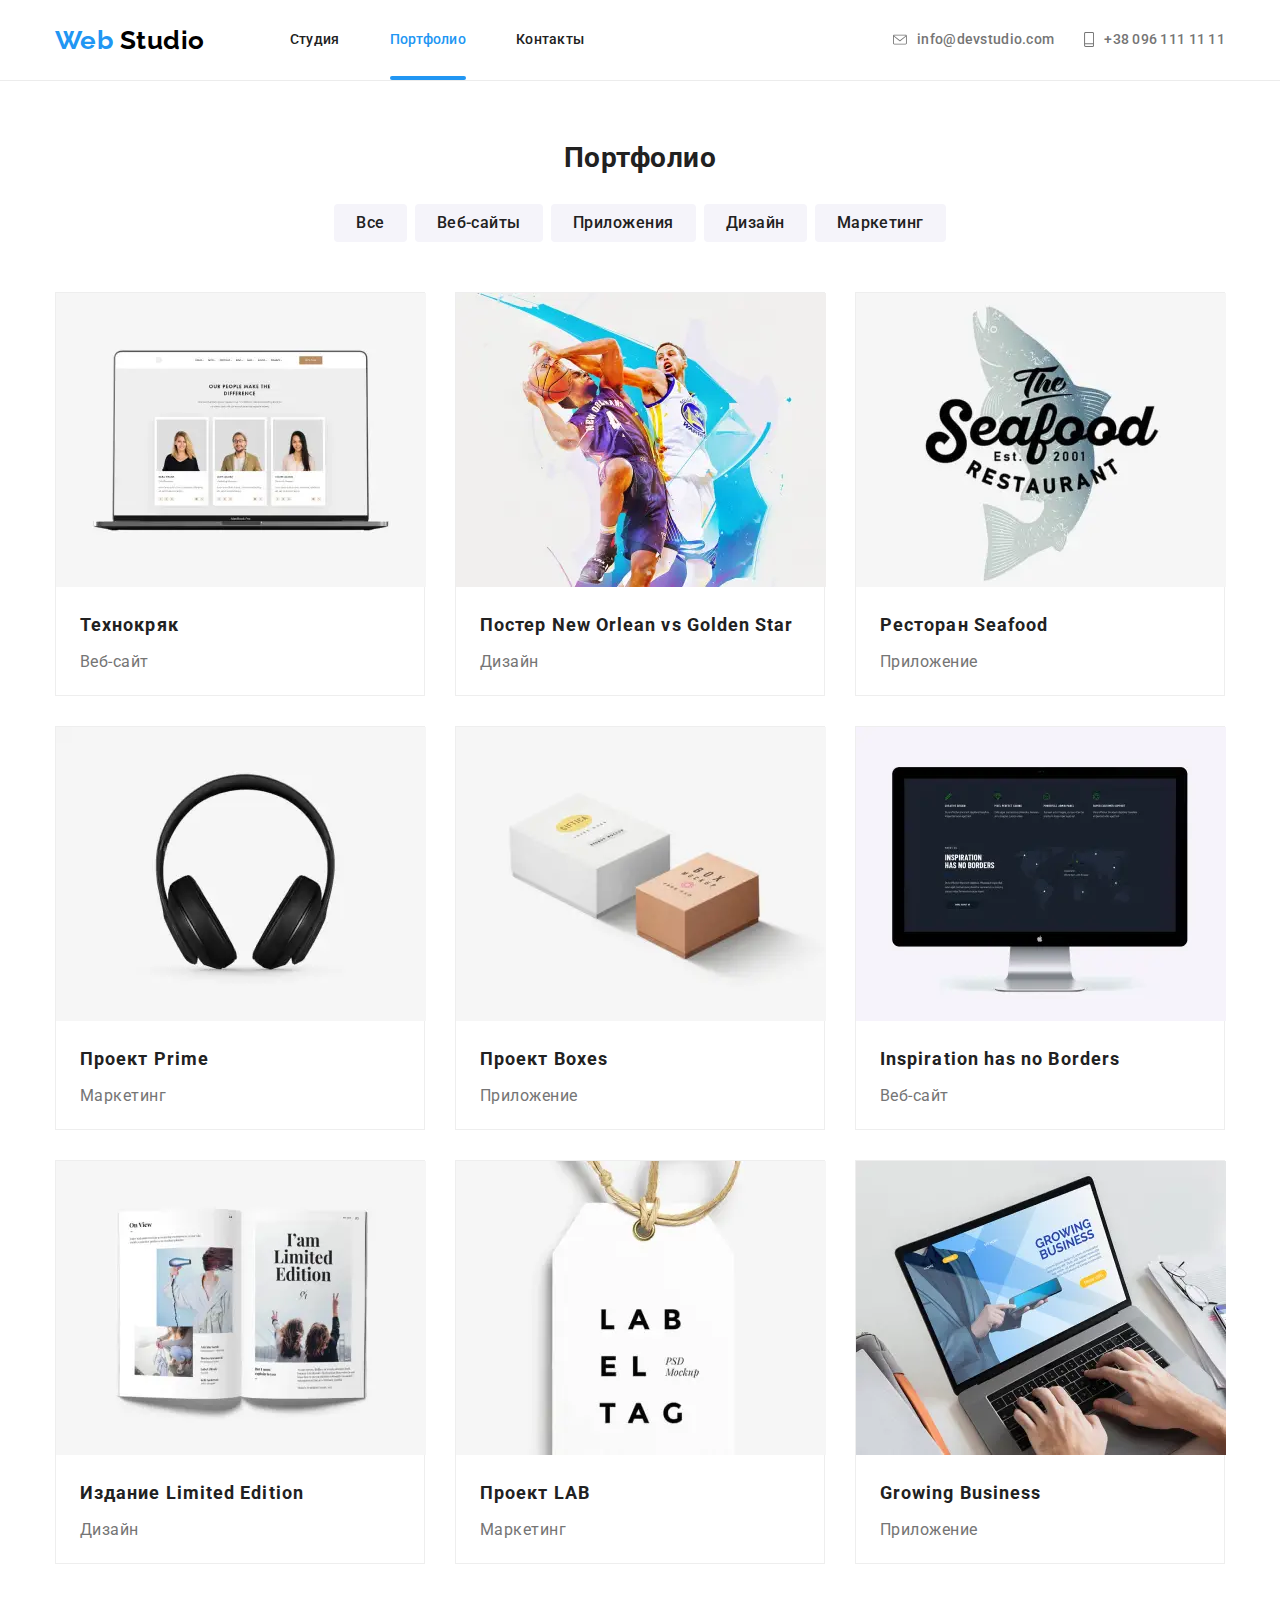
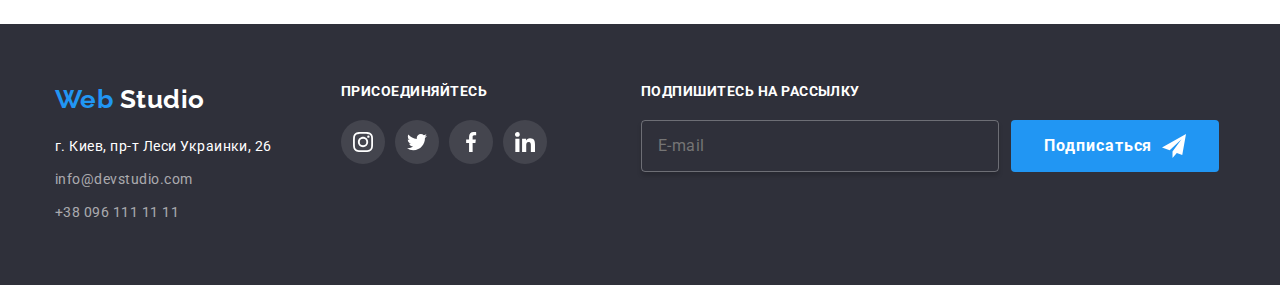
==== commit 95745088: "final-fix-bags" ====
--- a/portfolio.html
+++ b/portfolio.html
@@ -81,7 +81,7 @@
                                         type="image/webp">
                                     <source media="(max-width: 767px)"
                                         srcset="./images/project1.jpg 1x, ./images/project1@2x.jpg 2x">
-                                    <source media="(maz-width: 1199px)"
+                                    <source media="(max-width: 1199px)"
                                         srcset="./images/project1-tablet.webp 1x, ./images/project1-tablet@2x.webp 2x"
                                         type="image/webp">
                                     <source media="(max-width: 1199px)"
@@ -117,7 +117,7 @@
                                         type="image/webp">
                                     <source media="(max-width: 767px)"
                                         srcset="./images/project2.jpg 1x, ./images/project2@2x.jpg 2x">
-                                    <source media="(maz-width: 1199px)"
+                                    <source media="(max-width: 1199px)"
                                         srcset="./images/project2-tablet.webp 1x, ./images/project2-tablet@2x.webp 2x"
                                         type="image/webp">
                                     <source media="(max-width: 1199px)"
@@ -127,7 +127,7 @@
                                         type="image/webp">
                                     <source media="(min-width: 1200px)"
                                         srcset="./images/project2-desktop.jpg 1x, ./images/project2-desktop@2x.jpg 2x">
-                                    <img src="./images/project2.jpg" alt="Технокряк">
+                                    <img src="./images/project2.jpg" alt="Постер">
                                 </picture>
                                 <p class="projects-text">Технокряк это современная площадка распространения
                                     коронавируса.
@@ -151,7 +151,7 @@
                                         type="image/webp">
                                     <source media="(max-width: 767px)"
                                         srcset="./images/project3.jpg 1x, ./images/project3@2x.jpg 2x">
-                                    <source media="(maz-width: 1199px)"
+                                    <source media="(max-width: 1199px)"
                                         srcset="./images/project3-tablet.webp 1x, ./images/project3-tablet@2x.webp 2x"
                                         type="image/webp">
                                     <source media="(max-width: 1199px)"
@@ -161,7 +161,7 @@
                                         type="image/webp">
                                     <source media="(min-width: 1200px)"
                                         srcset="./images/project3-desktop.jpg 1x, ./images/project3-desktop@2x.jpg 2x">
-                                    <img src="./images/project3.jpg" alt="Технокряк">
+                                    <img src="./images/project3.jpg" alt="Ресторан Seafood">
                                 </picture>
                                 <p class="projects-text">Технокряк это современная площадка распространения
                                     коронавируса.
@@ -185,7 +185,7 @@
                                         type="image/webp">
                                     <source media="(max-width: 767px)"
                                         srcset="./images/project4.jpg 1x, ./images/project4@2x.jpg 2x">
-                                    <source media="(maz-width: 1199px)"
+                                    <source media="(max-width: 1199px)"
                                         srcset="./images/project4-tablet.webp 1x, ./images/project4-tablet@2x.webp 2x"
                                         type="image/webp">
                                     <source media="(max-width: 1199px)"
@@ -195,7 +195,7 @@
                                         type="image/webp">
                                     <source media="(min-width: 1200px)"
                                         srcset="./images/project4-desktop.jpg 1x, ./images/project4-desktop@2x.jpg 2x">
-                                    <img src="./images/project4.jpg" alt="Технокряк">
+                                    <img src="./images/project4.jpg" alt="Проект Prime">
                                 </picture>
                                 <p class="projects-text">Технокряк это современная площадка распространения
                                     коронавируса.
@@ -219,7 +219,7 @@
                                         type="image/webp">
                                     <source media="(max-width: 767px)"
                                         srcset="./images/project5.jpg 1x, ./images/project5@2x.jpg 2x">
-                                    <source media="(maz-width: 1199px)"
+                                    <source media="(max-width: 1199px)"
                                         srcset="./images/project5-tablet.webp 1x, ./images/project5-tablet@2x.webp 2x"
                                         type="image/webp">
                                     <source media="(max-width: 1199px)"
@@ -229,7 +229,7 @@
                                         type="image/webp">
                                     <source media="(min-width: 1200px)"
                                         srcset="./images/project5-desktop.jpg 1x, ./images/project5-desktop@2x.jpg 2x">
-                                    <img src="./images/project5.jpg" alt="Технокряк">
+                                    <img src="./images/project5.jpg" alt="Проект Boxes">
                                 </picture>
                                 <p class="projects-text">Технокряк это современная площадка распространения
                                     коронавируса.
@@ -253,7 +253,7 @@
                                         type="image/webp">
                                     <source media="(max-width: 767px)"
                                         srcset="./images/project6.jpg 1x, ./images/project6@2x.jpg 2x">
-                                    <source media="(maz-width: 1199px)"
+                                    <source media="(max-width: 1199px)"
                                         srcset="./images/project6-tablet.webp 1x, ./images/project6-tablet@2x.webp 2x"
                                         type="image/webp">
                                     <source media="(max-width: 1199px)"
@@ -263,7 +263,7 @@
                                         type="image/webp">
                                     <source media="(min-width: 1200px)"
                                         srcset="./images/project6-desktop.jpg 1x, ./images/project6-desktop@2x.jpg 2x">
-                                    <img src="./images/project6.jpg" alt="Технокряк">
+                                    <img src="./images/project6.jpg" alt="Inspiration has no Borders">
                                 </picture>
                                 <p class="projects-text">Технокряк это современная площадка распространения
                                     коронавируса.
@@ -287,7 +287,7 @@
                                         type="image/webp">
                                     <source media="(max-width: 767px)"
                                         srcset="./images/project7.jpg 1x, ./images/project7@2x.jpg 2x">
-                                    <source media="(maz-width: 1199px)"
+                                    <source media="(max-width: 1199px)"
                                         srcset="./images/project7-tablet.webp 1x, ./images/project7-tablet@2x.webp 2x"
                                         type="image/webp">
                                     <source media="(max-width: 1199px)"
@@ -297,7 +297,7 @@
                                         type="image/webp">
                                     <source media="(min-width: 1200px)"
                                         srcset="./images/project7-desktop.jpg 1x, ./images/project7-desktop@2x.jpg 2x">
-                                    <img src="./images/project7.jpg" alt="Технокряк">
+                                    <img src="./images/project7.jpg" alt="Издание Limited Edition">
                                 </picture>
                                 <p class="projects-text">Технокряк это современная площадка распространения
                                     коронавируса.
@@ -321,7 +321,7 @@
                                         type="image/webp">
                                     <source media="(max-width: 767px)"
                                         srcset="./images/project8.jpg 1x, ./images/project8@2x.jpg 2x">
-                                    <source media="(maz-width: 1199px)"
+                                    <source media="(max-width: 1199px)"
                                         srcset="./images/project8-tablet.webp 1x, ./images/project8-tablet@2x.webp 2x"
                                         type="image/webp">
                                     <source media="(max-width: 1199px)"
@@ -331,7 +331,7 @@
                                         type="image/webp">
                                     <source media="(min-width: 1200px)"
                                         srcset="./images/project8-desktop.jpg 1x, ./images/project8-desktop@2x.jpg 2x">
-                                    <img src="./images/project8.jpg" alt="Технокряк">
+                                    <img src="./images/project8.jpg" alt="Проект LAB">
                                 </picture>
                                 <p class="projects-text">Технокряк это современная площадка распространения
                                     коронавируса.
@@ -355,7 +355,7 @@
                                         type="image/webp">
                                     <source media="(max-width: 767px)"
                                         srcset="./images/project9.jpg 1x, ./images/project9@2x.jpg 2x">
-                                    <source media="(maz-width: 1199px)"
+                                    <source media="(max-width: 1199px)"
                                         srcset="./images/project9-tablet.webp 1x, ./images/project9-tablet@2x.webp 2x"
                                         type="image/webp">
                                     <source media="(max-width: 1199px)"
@@ -365,7 +365,7 @@
                                         type="image/webp">
                                     <source media="(min-width: 1200px)"
                                         srcset="./images/project9-desktop.jpg 1x, ./images/project9-desktop@2x.jpg 2x">
-                                    <img src="./images/project9.jpg" alt="Технокряк">
+                                    <img src="./images/project9.jpg" alt="Growing Business">
                                 </picture>
                                 <p class="projects-text">Технокряк это современная площадка распространения
                                     коронавируса.
--- a/css/main.min.css
+++ b/css/main.min.css
@@ -1,2 +1,2 @@
-body{margin:0;background-color:#fff;color:#757575;font-family:Roboto, sans-serif;letter-spacing:0.03em}.container{margin-left:auto;margin-right:auto;padding-left:15px;padding-right:15px}@media screen and (min-width: 480px){.container{width:480px}}@media screen and (min-width: 768px){.container{width:768px}}@media screen and (min-width: 1200px){.container{width:1200px}}.list{margin:0;padding:0;list-style:none}.text{text-decoration:none}img{display:block;max-width:100%;height:auto}.logo{color:#000;font-family:Raleway, sans-serif;font-weight:700;font-size:24px;line-height:1.17}.logo-accent{color:#2196f3}@media screen and (min-width: 1200px){.logo{font-size:26px;line-height:1.19}}.page-header{position:relative;border-bottom:1px solid #ececec}.main-nav{display:-webkit-box;display:-ms-flexbox;display:flex;-webkit-box-align:center;-ms-flex-align:center;align-items:center}@media screen and (max-width: 767px){.main-nav{padding-top:10px;padding-bottom:10px}}.menu-button{display:-webkit-inline-box;display:-ms-inline-flexbox;display:inline-flex;margin:0;padding:0;margin-left:auto;border:none;background-color:transparent}@media screen and (min-width: 768px){.menu-button{display:none}}.menu-button .icon-crose{display:none}.menu-button.is-open .icon-crose{display:block}.menu-button.is-open .icon-menu{display:none}.menu-button:hover .icon-crose,.menu-button:focus .icon-crose{fill:#2196f3}.menu-button:hover .icon-menu,.menu-button:focus .icon-menu{fill:#2196f3}.menu-container.is-open{display:block}@media screen and (max-width: 767px){.menu-container{display:none;position:absolute;top:100%;left:0;z-index:1;width:100%;padding-top:60px;padding-bottom:60px;background-color:#fff;-webkit-box-shadow:0px 1px 3px rgba(0,0,0,0.16),0px 2px 4px rgba(0,0,0,0.08),0px 4px 8px rgba(0,0,0,0.04);box-shadow:0px 1px 3px rgba(0,0,0,0.16),0px 2px 4px rgba(0,0,0,0.08),0px 4px 8px rgba(0,0,0,0.04)}}@media screen and (min-width: 768px){.menu-container{display:-webkit-box;display:-ms-flexbox;display:flex;-webkit-box-align:center;-ms-flex-align:center;align-items:center;-webkit-box-flex:1;-ms-flex-positive:1;flex-grow:1;-webkit-box-pack:justify;-ms-flex-pack:justify;justify-content:space-between}}@media screen and (max-width: 767px){.site-nav{text-align:center;margin-bottom:60px}.item-nav:not(:last-child){margin-bottom:40px}}@media screen and (min-width: 768px){.site-nav{display:-webkit-box;display:-ms-flexbox;display:flex;margin-left:81px}.site-nav .item-nav:not(:last-child){margin-right:50px}}@media screen and (min-width: 1200px){.site-nav{margin-left:85px}}.site-nav .link{position:relative;color:#212121;font-weight:500;letter-spacing:0.02em;-webkit-transition:color 250ms cubic-bezier(0.4, 0, 0.2, 1);transition:color 250ms cubic-bezier(0.4, 0, 0.2, 1)}.site-nav .link:hover,.site-nav .link:focus{color:#2196f3}@media screen and (max-width: 767px){.site-nav .link{font-size:18px;line-height:1.17}}@media screen and (min-width: 768px){.site-nav .link{display:-webkit-box;display:-ms-flexbox;display:flex;font-size:14px;line-height:1.14}}@media screen and (min-width: 768px){.site-nav .link{padding-top:32px;padding-bottom:32px}}.site-nav .link.current{color:#2196f3}.site-nav .link.current::after{content:"";position:absolute;left:0;bottom:0;display:block;width:100%;height:4px;border-radius:2px;background-color:#2196f3;-webkit-transition:background-color 250ms cubic-bezier(0.4, 0, 0.2, 1);transition:background-color 250ms cubic-bezier(0.4, 0, 0.2, 1)}@media screen and (max-width: 767px){.site-nav .link.current{padding-bottom:8px}}.address{text-align:center}@media screen and (min-width: 768px){.address{display:-webkit-box;display:-ms-flexbox;display:flex}}@media screen and (min-width: 768px) and (max-width: 1199px){.address{-webkit-box-orient:vertical;-webkit-box-direction:normal;-ms-flex-direction:column;flex-direction:column}}.address-link{display:block;height:21px;color:#757575;font-style:normal;font-weight:500;font-size:18px;line-height:1.17;letter-spacing:0.02em;-webkit-transition:all 250ms cubic-bezier(0.4, 0, 0.2, 1);transition:all 250ms cubic-bezier(0.4, 0, 0.2, 1)}.address-link:hover,.address-link:focus{color:#2196f3}@media screen and (max-width: 767px){.address-link:not(:last-child){margin-bottom:16px}}@media screen and (min-width: 768px){.address-link{display:-webkit-box;display:-ms-flexbox;display:flex;-webkit-box-align:center;-ms-flex-align:center;align-items:center;max-width:161px;height:16px;color:#757575;font-size:14px;line-height:1.14}.address-link:not(:last-child){margin-bottom:10px}}@media screen and (min-width: 1200px){.address-link:not(:last-child){margin-right:30px;margin-bottom:0}}.icon-mail{width:16px;height:12px;margin-right:10px;fill:#757575}.address-link:hover .icon-mail,.address-link:focus .icon-mail{fill:#2196f3}.icon-mobile{width:10px;height:15px;margin-right:10px;fill:#757575}.address-link:hover .icon-mobile,.address-link:focus .icon-mobile{fill:#2196f3}.banner{text-align:center}.banner .overlay{height:400px;max-width:480px;margin-left:auto;margin-right:auto;padding:118px 60px;background-image:-webkit-gradient(linear, left top, right top, from(rgba(47,48,58,0.8)), to(rgba(47,48,58,0.8))),url(../images/Header-img-mobile.jpg);background-image:linear-gradient(to right, rgba(47,48,58,0.8), rgba(47,48,58,0.8)),url(../images/Header-img-mobile.jpg);background-repeat:no-repeat;background-position:center;background-size:cover}@media screen and (-webkit-min-device-pixel-ratio: 2), screen and (min-resolution: 2dppx){.banner .overlay{background-image:-webkit-gradient(linear, left top, right top, from(rgba(47,48,58,0.8)), to(rgba(47,48,58,0.8))),url(../images/Header-img-mobile@2x.jpg);background-image:linear-gradient(to right, rgba(47,48,58,0.8), rgba(47,48,58,0.8)),url(../images/Header-img-mobile@2x.jpg)}}.banner-title{margin-top:0;margin-bottom:30px;font-weight:900;font-size:26px;line-height:1.62;letter-spacing:0.06em;text-transform:uppercase;color:#fff}@media screen and (min-width: 481px){.banner .overlay{max-width:768px;background-image:-webkit-gradient(linear, left top, right top, from(rgba(47,48,58,0.8)), to(rgba(47,48,58,0.8))),url(../images/Header-img-tablet.jpg);background-image:linear-gradient(to right, rgba(47,48,58,0.8), rgba(47,48,58,0.8)),url(../images/Header-img-tablet.jpg)}}@media screen and (min-width: 481px) and (-webkit-min-device-pixel-ratio: 2), screen and (min-width: 481px) and (min-resolution: 2dppx){.banner .overlay{background-image:-webkit-gradient(linear, left top, right top, from(rgba(47,48,58,0.8)), to(rgba(47,48,58,0.8))),url(../images/Header-img-tablet@2x.jpg);background-image:linear-gradient(to right, rgba(47,48,58,0.8), rgba(47,48,58,0.8)),url(../images/Header-img-tablet@2x.jpg)}}@media screen and (min-width: 768px){.banner .overlay{padding:118px 204px}}@media screen and (min-width: 769px){.banner .overlay{max-width:1600px;background-image:-webkit-gradient(linear, left top, right top, from(rgba(47,48,58,0.8)), to(rgba(47,48,58,0.8))),url(../images/Header-img-desktop.jpg);background-image:linear-gradient(to right, rgba(47,48,58,0.8), rgba(47,48,58,0.8)),url(../images/Header-img-desktop.jpg)}}@media screen and (min-width: 769px) and (-webkit-min-device-pixel-ratio: 2), screen and (min-width: 769px) and (min-resolution: 2dppx){.banner .overlay{background-image:-webkit-gradient(linear, left top, right top, from(rgba(47,48,58,0.8)), to(rgba(47,48,58,0.8))),url(../images/Header-img-desktop@2x.jpg);background-image:linear-gradient(to right, rgba(47,48,58,0.8), rgba(47,48,58,0.8)),url(../images/Header-img-desktop@2x.jpg)}}@media screen and (min-width: 1200px){.banner .overlay{height:600px;padding:200px 452px}.banner-title{font-size:44px;line-height:1.36}}.button{display:-webkit-inline-box;display:-ms-inline-flexbox;display:inline-flex;-webkit-box-align:center;-ms-flex-align:center;align-items:center;text-align:center;border:1px solid transparent;border-radius:4px;padding:10px 32px;min-width:200px;color:#fff;background-color:#2196f3;font-weight:700;font-size:16px;line-height:1.87;letter-spacing:0.06em}.button:hover,.button:focus{cursor:pointer}.form{display:block;position:relative;width:450px;margin-left:auto;margin-right:auto;padding:40px;background-color:#fff;-webkit-box-shadow:0px 2px 1px rgba(0,0,0,0.2),0px 1px 1px rgba(0,0,0,0.14),0px 1px 3px rgba(0,0,0,0.12);box-shadow:0px 2px 1px rgba(0,0,0,0.2),0px 1px 1px rgba(0,0,0,0.14),0px 1px 3px rgba(0,0,0,0.12);border-radius:4px}@media screen and (max-width: 479px){.form{width:320px}}@media screen and (min-width: 1200px){.form{width:528px}}.form-title{margin-top:0;margin-bottom:30px;font-size:20px;line-height:1.5;font-weight:700;letter-spacing:0.03em;color:#212121}.field{margin-bottom:20px}.form-field{position:relative;display:-webkit-box;display:-ms-flexbox;display:flex;-webkit-box-orient:vertical;-webkit-box-direction:normal;-ms-flex-direction:column;flex-direction:column}.form-field:not(:last-child){margin-bottom:28px}.form-label{display:-webkit-inline-box;display:-ms-inline-flexbox;display:inline-flex;position:absolute;top:50%;left:42px;font-size:14px;line-height:1.14;letter-spacing:0.01em;color:#757575;-webkit-transform:translateY(-50%);transform:translateY(-50%);-webkit-transition:all 250ms cubic-bezier(0.4, 0, 0.2, 1);transition:all 250ms cubic-bezier(0.4, 0, 0.2, 1)}.form-label:hover{cursor:pointer}.form-input{margin:0;padding:11px 42px;border:1px solid rgba(33,33,33,0.2);border-radius:4px}.form-input:hover,.form-input:focus{outline:1px solid #2196f3;cursor:pointer}.form-input:focus+.form-label,.form-input:not(:placeholder-shown)+.form-label{-webkit-transform:translateY(-38px) translateX(-26px);transform:translateY(-38px) translateX(-26px);color:#2196f3}.icon-input{display:inline-block;position:absolute;top:50%;left:16px;width:18px;height:18px;-webkit-transform:translateY(-50%);transform:translateY(-50%);-webkit-transition:color 250ms cubic-bezier(0.4, 0, 0.2, 1);transition:color 250ms cubic-bezier(0.4, 0, 0.2, 1)}.icon-input:hover{cursor:pointer}.form-input:focus ~ .icon-input{fill:#2196f3}.form-comment{display:-webkit-inline-box;display:-ms-inline-flexbox;display:inline-flex;position:relative;padding:12px 16px;font-size:14px;line-height:1.14;letter-spacing:0.01em;border:1px solid rgba(33,33,33,0.2);border-radius:4px;color:#757575;resize:none}.form-comment:hover,.form-comment:focus{outline:1px solid #2196f3;cursor:pointer}.form-label-comment{display:-webkit-inline-box;display:-ms-inline-flexbox;display:inline-flex;position:absolute;top:12px;left:16px;font-size:14px;line-height:1.14;letter-spacing:0.01em;color:#757575;-webkit-transition:all 250ms cubic-bezier(0.4, 0, 0.2, 1);transition:all 250ms cubic-bezier(0.4, 0, 0.2, 1)}.form-comment:focus+.form-label-comment,.form-comment:not(:placeholder-shown)+.form-label-comment{-webkit-transform:translateY(-32px);transform:translateY(-32px);color:#2196f3}.form-checkbox{display:-webkit-box;display:-ms-flexbox;display:flex;-webkit-box-align:center;-ms-flex-align:center;align-items:center;-ms-flex-line-pack:center;align-content:center;margin-bottom:30px}.checkbox{display:-webkit-inline-box;display:-ms-inline-flexbox;display:inline-flex;margin-left:0;-webkit-appearance:none;-moz-appearance:none;appearance:none;position:absolute}.label-checkbox{font-size:12px;line-height:1.17;letter-spacing:0.03em;color:#757575}.label-checkbox::before{content:"";display:-webkit-inline-box;display:-ms-inline-flexbox;display:inline-flex;width:16px;height:15px;border:2px solid #212121;border-radius:4px;margin-right:7px}.checkbox:checked+.label-checkbox::before{border-color:#2196f3;background-color:#2196f3;background-image:url(../images/icon-check.svg);background-size:contain;background-origin:border-box}@media screen and (min-width: 1200px){.label-checkbox{font-size:14px;line-height:1.71}}.checkbox-link{color:#2196f3}.btn-submit{display:-webkit-inline-box;display:-ms-inline-flexbox;display:inline-flex;-webkit-box-align:center;-ms-flex-align:center;align-items:center;-ms-flex-line-pack:center;align-content:center;text-align:center;border:1px solid transparent;border-radius:4px;-webkit-box-shadow:0px 4px 4px rgba(0,0,0,0.15);box-shadow:0px 4px 4px rgba(0,0,0,0.15);padding:10px 55px;min-width:200px;color:#fff;background-color:#2196f3;font-weight:700;font-size:16px;line-height:1.87;letter-spacing:0.06em;-webkit-transition:all 250ms cubic-bezier(0.4, 0, 0.2, 1);transition:all 250ms cubic-bezier(0.4, 0, 0.2, 1)}.btn-submit:hover,.btn-submit:focus{cursor:pointer;background-color:#188ce8}.btn-close{display:inline-block;position:absolute;top:8px;right:8px;width:30px;height:30px;border-radius:50%;-webkit-box-shadow:none;box-shadow:none;background-color:#fff;border:1px solid rgba(0,0,0,0.1)}.btn-close:hover .icon-close-black,.btn-close:focus .icon-close-black{cursor:pointer;fill:#2196f3}.icon-close-black{display:inline-block;position:absolute;padding:0;top:50%;right:5px;width:18px;height:18px;-webkit-transform:translateY(-50%);transform:translateY(-50%)}.backdrop{position:fixed;top:0;left:0;width:100%;height:100%;z-index:101;opacity:1;background-color:rgba(0,0,0,0.2);-webkit-transition:-webkit-transform 250ms cubic-bezier(0.4, 0, 0.2, 1);transition:-webkit-transform 250ms cubic-bezier(0.4, 0, 0.2, 1);transition:transform 250ms cubic-bezier(0.4, 0, 0.2, 1);transition:transform 250ms cubic-bezier(0.4, 0, 0.2, 1), -webkit-transform 250ms cubic-bezier(0.4, 0, 0.2, 1);overflow-y:scroll}.backdrop.is-hidden{visibility:hidden;opacity:0;pointer-events:none}.modal{position:absolute;top:50%;left:50%;-webkit-transform:translate(-50%, -50%);transform:translate(-50%, -50%);width:450px;height:609px;background-color:#fff;-webkit-box-shadow:0px 2px 1px rgba(0,0,0,0.2),0px 1px 1px rgba(0,0,0,0.14),0px 1px 3px rgba(0,0,0,0.12);box-shadow:0px 2px 1px rgba(0,0,0,0.2),0px 1px 1px rgba(0,0,0,0.14),0px 1px 3px rgba(0,0,0,0.12);border-radius:4px}@media screen and (max-width: 479px){.modal{width:320px}}@media screen and (min-width: 1200px){.modal{width:528px;height:581px}}.section{padding-top:60px;padding-bottom:60px}.section-title{margin-top:0;margin-bottom:30px;color:#212121;font-weight:700;font-size:28px;line-height:1.18;text-align:center}.section.background{background-color:#f5f4fa}@media screen and (mіn-width: 1200px){.section{padding-top:94px;padding-bottom:94px}.section-title{margin-top:0;margin-bottom:50px;font-size:36px;line-height:1.17}}.section-title-hidden{position:absolute;margin-top:0;margin-bottom:0;opacity:0;overflow:hidden}@media screen and (max-width: 1199px){.section.hidden{display:none}}@media screen and (min-width: 768px){.feature-list{display:-webkit-box;display:-ms-flexbox;display:flex;-ms-flex-wrap:wrap;flex-wrap:wrap;margin:-15px}}@media screen and (min-width: 768px){.feature-list .feature-item{width:calc((100% - 2 * 30px) / 2);margin:15px}}@media screen and (min-width: 1200px){.feature-list .feature-item{width:calc((100% - 4 * 30px) / 4);margin:15px}}@media screen and (max-width: 767px){.feature-list .feature-item:not(:last-child){margin-bottom:30px}}.feature-list .title{margin-top:0;margin-bottom:10px;color:#212121;font-weight:700;font-size:14px;line-height:1.14;text-transform:uppercase}@media screen and (max-width: 767px){.feature-list .title{text-align:center}}.feature-list .text{margin-top:0;margin-bottom:0;font-size:14px;line-height:1.71}.icon{text-align:center;padding-top:25px;padding-bottom:25px;margin-bottom:30px;border-radius:4px;background-color:#f5f4fa}.icon-feature{max-width:70px;height:70px}.work-list{display:-webkit-box;display:-ms-flexbox;display:flex}.work-list-item{display:-webkit-box;display:-ms-flexbox;display:flex;position:relative;width:calc((100% - 60px) / 3);margin-right:30px;height:294px}.work-list-item:nth-child(3n){margin-right:0}.work-list-title{display:block;position:absolute;text-align:center;margin-top:0;margin-bottom:0;bottom:0;width:100%;padding:27px 72px;height:70px;color:#fff;background-color:rgba(47,48,58,0.8);font-weight:700;font-size:14px;line-height:1.14;text-transform:uppercase}@media screen and (min-width: 768px){.team-list{display:-webkit-box;display:-ms-flexbox;display:flex;-ms-flex-wrap:wrap;flex-wrap:wrap;margin:-15px}}.team-list .team-item{display:-webkit-box;display:-ms-flexbox;display:flex;-webkit-box-orient:vertical;-webkit-box-direction:normal;-ms-flex-direction:column;flex-direction:column;-webkit-box-align:center;-ms-flex-align:center;align-items:center;background-color:#fff;-webkit-box-shadow:0px 2px 1px rgba(0,0,0,0.2),0px 1px 1px rgba(0,0,0,0.14),0px 1px 3px rgba(0,0,0,0.12);box-shadow:0px 2px 1px rgba(0,0,0,0.2),0px 1px 1px rgba(0,0,0,0.14),0px 1px 3px rgba(0,0,0,0.12);border-radius:0px 0px 4px 4px}@media screen and (min-width: 768px){.team-list .team-item{max-width:354px;height:422px;width:calc((100% - 2 * 30px) / 2);margin:15px}}@media screen and (min-width: 1200px){.team-list .team-item{max-width:270px;height:422px;width:calc((100% - 4 * 30px) / 4);margin:15px}}@media screen and (max-width: 767px){.team-list .team-item:not(:last-child){margin-bottom:30px}}.team-list .title{margin-top:30px;margin-bottom:10px;color:#212121;font-weight:500;font-size:16px;line-height:1.19}.team-list .text{margin-top:0;margin-bottom:16px;font-size:16px;line-height:1.19}.social-links{display:-webkit-box;display:-ms-flexbox;display:flex}.social-links .link{display:-webkit-inline-box;display:-ms-inline-flexbox;display:inline-flex;-webkit-box-align:center;-ms-flex-align:center;align-items:center;-webkit-box-pack:center;-ms-flex-pack:center;justify-content:center;width:44px;height:44px;border-radius:50%;-webkit-box-shadow:none;box-shadow:none;-webkit-transition:all 250ms cubic-bezier(0.4, 0, 0.2, 1);transition:all 250ms cubic-bezier(0.4, 0, 0.2, 1)}.social-links .link:hover,.social-links .link:focus{border-radius:50%;-webkit-box-shadow:none;box-shadow:none;cursor:pointer;background-color:#2196f3}.social-links .links:not(:last-child){margin-right:10px}.icon-links{display:-webkit-box;display:-ms-flexbox;display:flex;width:20px;height:20px;fill:#afb1b8}.link:hover .icon-links,.link:focus .icon-links{fill:#fff}.clients{display:-webkit-box;display:-ms-flexbox;display:flex;-ms-flex-wrap:wrap;flex-wrap:wrap;margin:-15px}.client-link{display:-webkit-box;display:-ms-flexbox;display:flex;-webkit-box-align:center;-ms-flex-align:center;align-items:center;-webkit-box-pack:center;-ms-flex-pack:center;justify-content:center;height:90px;border:1px solid #afb1b8;border-radius:4px;-webkit-transition:all 250ms cubic-bezier(0.4, 0, 0.2, 1);transition:all 250ms cubic-bezier(0.4, 0, 0.2, 1)}.client-link:hover,.client-link:focus{border:1px solid #2196f3;cursor:pointer;fill:#2196f3}.client-item{width:calc((100% - 2 * 30px) / 2);margin:15px}.client-item:not(:last-child){margin-right:15px}@media screen and (min-width: 768px){.client-item{width:calc((100% - 3 * 30px) / 3);margin:15px}}@media screen and (min-width: 1200px){.client-item{width:calc((100% - 6 * 30px) / 6);margin:15px}}.icon-clients{max-width:88px;max-height:52px;-webkit-transition:all 250ms cubic-bezier(0.4, 0, 0.2, 1);transition:all 250ms cubic-bezier(0.4, 0, 0.2, 1);fill:#afb1b8}.client-link:hover .icon-clients,.client-link:focus .icon-clients{cursor:pointer;fill:#2196f3}.footer{padding-top:60px;padding-bottom:60px;color:#fff;background-color:#2f303a}@media screen and (max-width: 1199px){.footer{text-align:center}}@media screen and (max-width: 1199px){.left{margin-bottom:60px}}@media screen and (min-width: 768px) and (max-width: 1199px){.left{margin-right:165px}}@media screen and (min-width: 1200px){.left{margin-right:69px}}.middle{display:inline-block;-webkit-box-align:center;-ms-flex-align:center;align-items:center}@media screen and (max-width: 1199px){.middle{margin-bottom:60px}}@media screen and (min-width: 768px) and (max-width: 1199px){.middle{margin-top:5px}}@media screen and (min-width: 1200px){.middle{margin-right:94px}}@media screen and (min-width: 768px){.footer-flex{display:-webkit-box;display:-ms-flexbox;display:flex}}@media screen and (min-width: 768px) and (max-width: 1199px){.footer-flex{-ms-flex-wrap:wrap;flex-wrap:wrap;-webkit-box-pack:center;-ms-flex-pack:center;justify-content:center}}.footer-title{margin-top:0;margin-bottom:20px;font-weight:700;font-size:14px;line-height:1.14;text-transform:uppercase}.footer-logo{display:block;margin-bottom:20px;color:#fff;font-family:Raleway, sans-serif;font-weight:700;font-size:24px;line-height:1.17}@media screen and (min-width: 1200px){.footer-logo{font-size:26px;line-height:1.19}}.footer-adress{font-style:normal;font-size:14px;line-height:1.71}.footer-adress:not(:last-child){margin-bottom:9px}@media screen and (min-width: 1200px){.footer-adress{display:block}}.footer-address-link{color:rgba(255,255,255,0.6);-webkit-transition:color 250ms cubic-bezier(0.4, 0, 0.2, 1);transition:color 250ms cubic-bezier(0.4, 0, 0.2, 1)}.footer-address-link:hover,.footer-address-link:focus{color:#2196f3}.social-links .footer-link{display:-webkit-inline-box;display:-ms-inline-flexbox;display:inline-flex;-webkit-box-align:center;-ms-flex-align:center;align-items:center;-webkit-box-pack:center;-ms-flex-pack:center;justify-content:center;width:44px;height:44px;border-radius:50%;-webkit-box-shadow:none;box-shadow:none;background-color:rgba(255,255,255,0.1)}.social-links .footer-link:hover,.social-links .footer-link:focus{border-radius:50%;-webkit-box-shadow:none;box-shadow:none;cursor:pointer;background-color:#2196f3}.icon-links-footer{width:20px;height:20px;fill:#fff}@media screen and (min-width: 1200px){.form-footer{display:-webkit-box;display:-ms-flexbox;display:flex}}@media screen and (min-width: 1200px){.form-footer-field{display:-webkit-inline-box;display:-ms-inline-flexbox;display:inline-flex;position:relative}}.form-footer-input{position:relative;width:100%;margin-bottom:20px;padding:15px 16px;border:1px solid rgba(255,255,255,0.3);-webkit-box-shadow:0px 4px 4px rgba(0,0,0,0.15);box-shadow:0px 4px 4px rgba(0,0,0,0.15);border-radius:4px;font-size:16px;line-height:1.25;letter-spacing:0.03em;color:rgba(255,255,255,0.6);background-color:transparent}@media screen and (min-width: 768px){.form-footer-input{width:450px}}@media screen and (min-width: 1200px){.form-footer-input{display:-webkit-inline-box;display:-ms-inline-flexbox;display:inline-flex;width:358px;margin-right:12px;margin-bottom:0}}.form-footer-label{position:absolute;top:50%;left:16px;font-size:14px;line-height:1.14;letter-spacing:0.01em;color:#757575;-webkit-transform:translateY(-50%);transform:translateY(-50%);-webkit-transition:all 250ms cubic-bezier(0.4, 0, 0.2, 1);transition:all 250ms cubic-bezier(0.4, 0, 0.2, 1)}@media screen and (min-width: 1200px){.form-footer-label{display:-webkit-inline-box;display:-ms-inline-flexbox;display:inline-flex}}.icon-button{width:24px;height:24px;margin-left:10px;fill:#fff}.filter{display:-webkit-box;display:-ms-flexbox;display:flex}@media screen and (max-width: 767px){.filter{-ms-flex-wrap:wrap;flex-wrap:wrap;margin-bottom:40px}}@media screen and (min-width: 768px){.filter{margin-bottom:30px;-webkit-box-pack:center;-ms-flex-pack:center;justify-content:center}}@media screen and (min-width: 1200px){.filter{margin-bottom:50px}}.filter-item:not(:last-child){margin-right:8px}@media screen and (max-width: 767px){.filter-item:not(:last-child){margin-bottom:15px}}.btn{border:none;border-radius:4px;padding:6px 22px;color:#212121;background-color:#f5f4fa;font-family:inherit;font-weight:500;font-size:16px;line-height:1.62;letter-spacing:inherit;-webkit-transition:all 250ms cubic-bezier(0.4, 0, 0.2, 1);transition:all 250ms cubic-bezier(0.4, 0, 0.2, 1)}.btn:hover,.btn:focus{cursor:pointer;color:#fff;background-color:#2196f3;-webkit-box-shadow:0px 2px 2px rgba(0,0,0,0.12),0px 1px 2px rgba(0,0,0,0.08),0px 3px 1px rgba(0,0,0,0.1);box-shadow:0px 2px 2px rgba(0,0,0,0.12),0px 1px 2px rgba(0,0,0,0.08),0px 3px 1px rgba(0,0,0,0.1);border-radius:4px}@media screen and (min-width: 768px){.projects{display:-webkit-box;display:-ms-flexbox;display:flex;-ms-flex-wrap:wrap;flex-wrap:wrap;margin:-15px}}.projects-item{position:relative;width:100%;height:404px;margin-bottom:30px;border:1px solid #eee;-webkit-transition:-webkit-box-shadow 250ms cubic-bezier(0.4, 0, 0.2, 1);transition:-webkit-box-shadow 250ms cubic-bezier(0.4, 0, 0.2, 1);transition:box-shadow 250ms cubic-bezier(0.4, 0, 0.2, 1);transition:box-shadow 250ms cubic-bezier(0.4, 0, 0.2, 1), -webkit-box-shadow 250ms cubic-bezier(0.4, 0, 0.2, 1)}@media screen and (min-width: 768px){.projects-item{display:-webkit-box;display:-ms-flexbox;display:flex;width:calc((100% - 2 * 30px) / 2);margin:15px}}@media screen and (min-width: 1200px){.projects-item{width:calc((100% - 3 * 30px) / 3);margin:15px}}.projects-item:hover,.projects-item:focus{-webkit-box-shadow:1px 4px 6px rgba(0,0,0,0.16),0px 4px 4px rgba(0,0,0,0.06),0px 1px 1px rgba(0,0,0,0.12);box-shadow:1px 4px 6px rgba(0,0,0,0.16),0px 4px 4px rgba(0,0,0,0.06),0px 1px 1px rgba(0,0,0,0.12);border:1px solid #eee}.projects-text{position:absolute;display:-webkit-box;display:-ms-flexbox;display:flex;margin-top:0;margin-bottom:0;height:100%;width:100%;padding:77px 24px;color:#fff;background-color:rgba(33,150,243,0.9);font-size:18px;line-height:1.56;letter-spacing:0.03em;-webkit-transform:translateY(100%);transform:translateY(100%);-webkit-transition:-webkit-transform 250ms cubic-bezier(0.4, 0, 0.2, 1);transition:-webkit-transform 250ms cubic-bezier(0.4, 0, 0.2, 1);transition:transform 250ms cubic-bezier(0.4, 0, 0.2, 1);transition:transform 250ms cubic-bezier(0.4, 0, 0.2, 1), -webkit-transform 250ms cubic-bezier(0.4, 0, 0.2, 1)}@media screen and (min-width: 768px){.projects-text{padding:49px 24px}}@media screen and (min-width: 1200px){.projects-text{padding:63px 24px}}.projects-item:hover .projects-text{-webkit-transform:translateY(0%);transform:translateY(0%)}.project-img{position:relative;display:-webkit-box;display:-ms-flexbox;display:flex;overflow:hidden}@media screen and (min-width: 768px){.project-img{width:354px;height:294px}}@media screen and (min-width: 1200px){.project-img{width:370px;height:294px}}.project-bottom{display:-webkit-box;display:-ms-flexbox;display:flex;-webkit-box-orient:vertical;-webkit-box-direction:normal;-ms-flex-direction:column;flex-direction:column;padding:20px 24px}.projects-title{margin-top:0;margin-bottom:4px;color:#212121;font-weight:700;font-size:18px;line-height:2;letter-spacing:0.06em}@media screen and (max-width: 479px){.projects-title{font-size:15px}}.projects-filter{margin-top:0;margin-bottom:0;color:#757575;font-size:16px;line-height:1.87}@media screen and (max-width: 479px){.projects-filter{font-size:14px}}
+body{margin:0;background-color:#fff;color:#757575;font-family:Roboto, sans-serif;letter-spacing:0.03em}.container{margin-left:auto;margin-right:auto;padding-left:15px;padding-right:15px}@media screen and (min-width: 480px){.container{width:480px}}@media screen and (min-width: 768px){.container{width:768px}}@media screen and (min-width: 1200px){.container{width:1200px}}.list{margin:0;padding:0;list-style:none}.text{text-decoration:none}img{display:block;max-width:100%;height:auto}.logo{color:#000;font-family:Raleway, sans-serif;font-weight:700;font-size:24px;line-height:1.17}.logo-accent{color:#2196f3}@media screen and (min-width: 1200px){.logo{font-size:26px;line-height:1.19}}.page-header{position:relative;border-bottom:1px solid #ececec}.main-nav{display:-webkit-box;display:-ms-flexbox;display:flex;-webkit-box-align:center;-ms-flex-align:center;align-items:center}@media screen and (max-width: 767px){.main-nav{padding-top:10px;padding-bottom:10px}}.menu-button{display:-webkit-inline-box;display:-ms-inline-flexbox;display:inline-flex;margin:0;padding:0;margin-left:auto;border:none;background-color:transparent}@media screen and (min-width: 768px){.menu-button{display:none}}.menu-button .icon-crose{display:none}.menu-button.is-open .icon-crose{display:block}.menu-button.is-open .icon-menu{display:none}.menu-button:hover .icon-crose,.menu-button:focus .icon-crose{fill:#2196f3}.menu-button:hover .icon-menu,.menu-button:focus .icon-menu{fill:#2196f3}.menu-container.is-open{display:block}@media screen and (max-width: 767px){.menu-container{display:none;position:absolute;top:100%;left:0;z-index:1;width:100%;padding-top:60px;padding-bottom:60px;background-color:#fff;-webkit-box-shadow:0px 1px 3px rgba(0,0,0,0.16),0px 2px 4px rgba(0,0,0,0.08),0px 4px 8px rgba(0,0,0,0.04);box-shadow:0px 1px 3px rgba(0,0,0,0.16),0px 2px 4px rgba(0,0,0,0.08),0px 4px 8px rgba(0,0,0,0.04)}}@media screen and (min-width: 768px){.menu-container{display:-webkit-box;display:-ms-flexbox;display:flex;-webkit-box-align:center;-ms-flex-align:center;align-items:center;-webkit-box-flex:1;-ms-flex-positive:1;flex-grow:1;-webkit-box-pack:justify;-ms-flex-pack:justify;justify-content:space-between}}@media screen and (max-width: 767px){.site-nav{text-align:center;margin-bottom:60px}.item-nav:not(:last-child){margin-bottom:40px}}@media screen and (min-width: 768px){.site-nav{display:-webkit-box;display:-ms-flexbox;display:flex;margin-left:81px}.site-nav .item-nav:not(:last-child){margin-right:50px}}@media screen and (min-width: 1200px){.site-nav{margin-left:85px}}.site-nav .link{position:relative;color:#212121;font-weight:500;letter-spacing:0.02em;-webkit-transition:color 250ms cubic-bezier(0.4, 0, 0.2, 1);transition:color 250ms cubic-bezier(0.4, 0, 0.2, 1)}.site-nav .link:hover,.site-nav .link:focus{color:#2196f3}@media screen and (max-width: 767px){.site-nav .link{font-size:18px;line-height:1.17}}@media screen and (min-width: 768px){.site-nav .link{display:-webkit-box;display:-ms-flexbox;display:flex;font-size:14px;line-height:1.14}}@media screen and (min-width: 768px){.site-nav .link{padding-top:32px;padding-bottom:32px}}.site-nav .link.current{color:#2196f3}.site-nav .link.current::after{content:"";position:absolute;left:0;bottom:0;display:block;width:100%;height:4px;border-radius:2px;background-color:#2196f3;-webkit-transition:background-color 250ms cubic-bezier(0.4, 0, 0.2, 1);transition:background-color 250ms cubic-bezier(0.4, 0, 0.2, 1)}@media screen and (max-width: 767px){.site-nav .link.current{padding-bottom:8px}}.address{text-align:center}@media screen and (min-width: 768px){.address{display:-webkit-box;display:-ms-flexbox;display:flex}}@media screen and (min-width: 768px) and (max-width: 1199px){.address{-webkit-box-orient:vertical;-webkit-box-direction:normal;-ms-flex-direction:column;flex-direction:column}}.address-link{display:block;height:21px;color:#757575;font-style:normal;font-weight:500;font-size:18px;line-height:1.17;letter-spacing:0.02em;-webkit-transition:all 250ms cubic-bezier(0.4, 0, 0.2, 1);transition:all 250ms cubic-bezier(0.4, 0, 0.2, 1)}.address-link:hover,.address-link:focus{color:#2196f3}@media screen and (max-width: 767px){.address-link:not(:last-child){margin-bottom:16px}}@media screen and (min-width: 768px){.address-link{display:-webkit-box;display:-ms-flexbox;display:flex;-webkit-box-align:center;-ms-flex-align:center;align-items:center;max-width:161px;height:16px;color:#757575;font-size:14px;line-height:1.14}.address-link:not(:last-child){margin-bottom:10px}}@media screen and (min-width: 1200px){.address-link:not(:last-child){margin-right:30px;margin-bottom:0}}.icon-mail{width:16px;height:12px;margin-right:10px;fill:#757575}.address-link:hover .icon-mail,.address-link:focus .icon-mail{fill:#2196f3}.icon-mobile{width:10px;height:15px;margin-right:10px;fill:#757575}.address-link:hover .icon-mobile,.address-link:focus .icon-mobile{fill:#2196f3}.banner{text-align:center}.banner .overlay{height:400px;max-width:480px;margin-left:auto;margin-right:auto;padding:118px 60px;background-image:-webkit-gradient(linear, left top, right top, from(rgba(47,48,58,0.8)), to(rgba(47,48,58,0.8))),url(../images/Header-img-mobile.jpg);background-image:linear-gradient(to right, rgba(47,48,58,0.8), rgba(47,48,58,0.8)),url(../images/Header-img-mobile.jpg);background-repeat:no-repeat;background-position:center;background-size:cover}@media screen and (-webkit-min-device-pixel-ratio: 2), screen and (min-resolution: 2dppx){.banner .overlay{background-image:-webkit-gradient(linear, left top, right top, from(rgba(47,48,58,0.8)), to(rgba(47,48,58,0.8))),url(../images/Header-img-mobile@2x.jpg);background-image:linear-gradient(to right, rgba(47,48,58,0.8), rgba(47,48,58,0.8)),url(../images/Header-img-mobile@2x.jpg)}}.banner-title{margin-top:0;margin-bottom:30px;font-weight:900;font-size:26px;line-height:1.62;letter-spacing:0.06em;text-transform:uppercase;color:#fff}@media screen and (min-width: 481px){.banner .overlay{max-width:768px;background-image:-webkit-gradient(linear, left top, right top, from(rgba(47,48,58,0.8)), to(rgba(47,48,58,0.8))),url(../images/Header-img-tablet.jpg);background-image:linear-gradient(to right, rgba(47,48,58,0.8), rgba(47,48,58,0.8)),url(../images/Header-img-tablet.jpg)}}@media screen and (min-width: 481px) and (-webkit-min-device-pixel-ratio: 2), screen and (min-width: 481px) and (min-resolution: 2dppx){.banner .overlay{background-image:-webkit-gradient(linear, left top, right top, from(rgba(47,48,58,0.8)), to(rgba(47,48,58,0.8))),url(../images/Header-img-tablet@2x.jpg);background-image:linear-gradient(to right, rgba(47,48,58,0.8), rgba(47,48,58,0.8)),url(../images/Header-img-tablet@2x.jpg)}}@media screen and (min-width: 768px){.banner .overlay{padding:118px 204px}}@media screen and (min-width: 769px){.banner .overlay{max-width:1600px;background-image:-webkit-gradient(linear, left top, right top, from(rgba(47,48,58,0.8)), to(rgba(47,48,58,0.8))),url(../images/Header-img-desktop.jpg);background-image:linear-gradient(to right, rgba(47,48,58,0.8), rgba(47,48,58,0.8)),url(../images/Header-img-desktop.jpg)}}@media screen and (min-width: 769px) and (-webkit-min-device-pixel-ratio: 2), screen and (min-width: 769px) and (min-resolution: 2dppx){.banner .overlay{background-image:-webkit-gradient(linear, left top, right top, from(rgba(47,48,58,0.8)), to(rgba(47,48,58,0.8))),url(../images/Header-img-desktop@2x.jpg);background-image:linear-gradient(to right, rgba(47,48,58,0.8), rgba(47,48,58,0.8)),url(../images/Header-img-desktop@2x.jpg)}}@media screen and (min-width: 1200px){.banner .overlay{height:600px;padding:200px 452px}.banner-title{font-size:44px;line-height:1.36}}.button{display:-webkit-inline-box;display:-ms-inline-flexbox;display:inline-flex;-webkit-box-align:center;-ms-flex-align:center;align-items:center;text-align:center;border:1px solid transparent;border-radius:4px;padding:10px 32px;min-width:200px;color:#fff;background-color:#2196f3;font-weight:700;font-size:16px;line-height:1.87;letter-spacing:0.06em}.button:hover,.button:focus{cursor:pointer}.form{display:block;position:relative;width:450px;margin-left:auto;margin-right:auto;padding:40px;background-color:#fff;-webkit-box-shadow:0px 2px 1px rgba(0,0,0,0.2),0px 1px 1px rgba(0,0,0,0.14),0px 1px 3px rgba(0,0,0,0.12);box-shadow:0px 2px 1px rgba(0,0,0,0.2),0px 1px 1px rgba(0,0,0,0.14),0px 1px 3px rgba(0,0,0,0.12);border-radius:4px}@media screen and (max-width: 479px){.form{width:320px}}@media screen and (min-width: 1200px){.form{width:528px}}.form-title{margin-top:0;margin-bottom:30px;font-size:20px;line-height:1.5;font-weight:700;letter-spacing:0.03em;color:#212121}.field{margin-bottom:20px}.form-field{position:relative;display:-webkit-box;display:-ms-flexbox;display:flex;-webkit-box-orient:vertical;-webkit-box-direction:normal;-ms-flex-direction:column;flex-direction:column}.form-field:not(:last-child){margin-bottom:28px}.form-label{display:-webkit-inline-box;display:-ms-inline-flexbox;display:inline-flex;position:absolute;top:50%;left:42px;font-size:14px;line-height:1.14;letter-spacing:0.01em;color:#757575;-webkit-transform:translateY(-50%);transform:translateY(-50%);-webkit-transition:all 250ms cubic-bezier(0.4, 0, 0.2, 1);transition:all 250ms cubic-bezier(0.4, 0, 0.2, 1)}.form-label:hover{cursor:pointer}.form-input{margin:0;padding:11px 42px;border:1px solid rgba(33,33,33,0.2);border-radius:4px}.form-input:hover,.form-input:focus{outline:1px solid #2196f3;cursor:pointer}.form-input:focus+.form-label,.form-input:not(:placeholder-shown)+.form-label{-webkit-transform:translateY(-38px) translateX(-26px);transform:translateY(-38px) translateX(-26px);color:#2196f3}.icon-input{display:inline-block;position:absolute;top:50%;left:16px;width:18px;height:18px;-webkit-transform:translateY(-50%);transform:translateY(-50%);-webkit-transition:color 250ms cubic-bezier(0.4, 0, 0.2, 1);transition:color 250ms cubic-bezier(0.4, 0, 0.2, 1)}.icon-input:hover{cursor:pointer}.form-input:focus ~ .icon-input{fill:#2196f3}.form-comment{display:-webkit-inline-box;display:-ms-inline-flexbox;display:inline-flex;position:relative;padding:12px 16px;font-size:14px;line-height:1.14;letter-spacing:0.01em;border:1px solid rgba(33,33,33,0.2);border-radius:4px;color:#757575;resize:none}.form-comment:hover,.form-comment:focus{outline:1px solid #2196f3;cursor:pointer}.form-label-comment{display:-webkit-inline-box;display:-ms-inline-flexbox;display:inline-flex;position:absolute;top:12px;left:16px;font-size:14px;line-height:1.14;letter-spacing:0.01em;color:#757575;-webkit-transition:all 250ms cubic-bezier(0.4, 0, 0.2, 1);transition:all 250ms cubic-bezier(0.4, 0, 0.2, 1)}.form-comment:focus+.form-label-comment,.form-comment:not(:placeholder-shown)+.form-label-comment{-webkit-transform:translateY(-32px);transform:translateY(-32px);color:#2196f3}.form-checkbox{display:-webkit-box;display:-ms-flexbox;display:flex;-webkit-box-align:center;-ms-flex-align:center;align-items:center;-ms-flex-line-pack:center;align-content:center;margin-bottom:30px}.checkbox{display:-webkit-inline-box;display:-ms-inline-flexbox;display:inline-flex;margin-left:0;-webkit-appearance:none;-moz-appearance:none;appearance:none;position:absolute}.label-checkbox{font-size:12px;line-height:1.17;letter-spacing:0.03em;color:#757575}.label-checkbox::before{content:"";display:-webkit-inline-box;display:-ms-inline-flexbox;display:inline-flex;width:16px;height:15px;border:2px solid #212121;border-radius:4px;margin-right:7px}.checkbox:checked+.label-checkbox::before{border-color:#2196f3;background-color:#2196f3;background-image:url(../images/icon-check.svg);background-size:contain;background-origin:border-box}@media screen and (min-width: 1200px){.label-checkbox{font-size:14px;line-height:1.71}}.checkbox-link{color:#2196f3}.btn-submit{display:-webkit-inline-box;display:-ms-inline-flexbox;display:inline-flex;-webkit-box-align:center;-ms-flex-align:center;align-items:center;-ms-flex-line-pack:center;align-content:center;text-align:center;border:1px solid transparent;border-radius:4px;-webkit-box-shadow:0px 4px 4px rgba(0,0,0,0.15);box-shadow:0px 4px 4px rgba(0,0,0,0.15);padding:10px 55px;min-width:200px;color:#fff;background-color:#2196f3;font-weight:700;font-size:16px;line-height:1.87;letter-spacing:0.06em;-webkit-transition:all 250ms cubic-bezier(0.4, 0, 0.2, 1);transition:all 250ms cubic-bezier(0.4, 0, 0.2, 1)}.btn-submit:hover,.btn-submit:focus{cursor:pointer;background-color:#188ce8}.btn-close{display:inline-block;position:absolute;top:8px;right:8px;width:30px;height:30px;border-radius:50%;-webkit-box-shadow:none;box-shadow:none;background-color:#fff;border:1px solid rgba(0,0,0,0.1)}.btn-close:hover .icon-close-black,.btn-close:focus .icon-close-black{cursor:pointer;fill:#2196f3}.icon-close-black{display:inline-block;position:absolute;padding:0;top:50%;right:5px;width:18px;height:18px;-webkit-transform:translateY(-50%);transform:translateY(-50%)}.backdrop{position:fixed;top:0;left:0;width:100%;height:100%;z-index:101;opacity:1;background-color:rgba(0,0,0,0.2);-webkit-transition:-webkit-transform 250ms cubic-bezier(0.4, 0, 0.2, 1);transition:-webkit-transform 250ms cubic-bezier(0.4, 0, 0.2, 1);transition:transform 250ms cubic-bezier(0.4, 0, 0.2, 1);transition:transform 250ms cubic-bezier(0.4, 0, 0.2, 1), -webkit-transform 250ms cubic-bezier(0.4, 0, 0.2, 1);overflow-y:scroll}.backdrop.is-hidden{visibility:hidden;opacity:0;pointer-events:none}.modal{position:absolute;top:50%;left:50%;-webkit-transform:translate(-50%, -50%);transform:translate(-50%, -50%);width:450px;height:609px;background-color:#fff;-webkit-box-shadow:0px 2px 1px rgba(0,0,0,0.2),0px 1px 1px rgba(0,0,0,0.14),0px 1px 3px rgba(0,0,0,0.12);box-shadow:0px 2px 1px rgba(0,0,0,0.2),0px 1px 1px rgba(0,0,0,0.14),0px 1px 3px rgba(0,0,0,0.12);border-radius:4px}@media screen and (max-width: 479px){.modal{width:320px}}@media screen and (min-width: 1200px){.modal{width:528px;height:581px}}.section{padding-top:60px;padding-bottom:60px}.section-title{margin-top:0;margin-bottom:30px;color:#212121;font-weight:700;font-size:28px;line-height:1.18;text-align:center}.section.background{background-color:#f5f4fa}@media screen and (mіn-width: 1200px){.section{padding-top:94px;padding-bottom:94px}.section-title{margin-top:0;margin-bottom:50px;font-size:36px;line-height:1.17}}.section-title-hidden{position:absolute;margin-top:0;margin-bottom:0;opacity:0;overflow:hidden}@media screen and (max-width: 1199px){.section.hidden{display:none}}@media screen and (min-width: 768px){.feature-list{display:-webkit-box;display:-ms-flexbox;display:flex;-ms-flex-wrap:wrap;flex-wrap:wrap;margin:-15px}}@media screen and (min-width: 768px){.feature-list .feature-item{width:calc((100% - 2 * 30px) / 2);margin:15px}}@media screen and (min-width: 1200px){.feature-list .feature-item{width:calc((100% - 4 * 30px) / 4);margin:15px}}@media screen and (max-width: 767px){.feature-list .feature-item:not(:last-child){margin-bottom:30px}}.feature-list .title{margin-top:0;margin-bottom:10px;color:#212121;font-weight:700;font-size:14px;line-height:1.14;text-transform:uppercase}@media screen and (max-width: 767px){.feature-list .title{text-align:center}}.feature-list .text{margin-top:0;margin-bottom:0;font-size:14px;line-height:1.71}.icon{text-align:center;padding-top:25px;padding-bottom:25px;margin-bottom:30px;border-radius:4px;background-color:#f5f4fa}.icon-feature{max-width:70px;height:70px}.work-list{display:-webkit-box;display:-ms-flexbox;display:flex}.work-list-item{display:-webkit-box;display:-ms-flexbox;display:flex;position:relative;width:calc((100% - 60px) / 3);margin-right:30px;height:294px}.work-list-item:nth-child(3n){margin-right:0}.work-list-title{display:block;position:absolute;text-align:center;margin-top:0;margin-bottom:0;bottom:0;width:370px;height:70px;padding:27px 72px;color:#fff;background-color:rgba(47,48,58,0.8);font-weight:700;font-size:14px;line-height:1.14;text-transform:uppercase}@media screen and (min-width: 768px){.team-list{display:-webkit-box;display:-ms-flexbox;display:flex;-ms-flex-wrap:wrap;flex-wrap:wrap;margin:-15px}}.team-list .team-item{display:-webkit-box;display:-ms-flexbox;display:flex;-webkit-box-orient:vertical;-webkit-box-direction:normal;-ms-flex-direction:column;flex-direction:column;-webkit-box-align:center;-ms-flex-align:center;align-items:center;background-color:#fff;-webkit-box-shadow:0px 2px 1px rgba(0,0,0,0.2),0px 1px 1px rgba(0,0,0,0.14),0px 1px 3px rgba(0,0,0,0.12);box-shadow:0px 2px 1px rgba(0,0,0,0.2),0px 1px 1px rgba(0,0,0,0.14),0px 1px 3px rgba(0,0,0,0.12);border-radius:0px 0px 4px 4px}@media screen and (min-width: 768px){.team-list .team-item{max-width:354px;height:422px;width:calc((100% - 2 * 30px) / 2);margin:15px}}@media screen and (min-width: 1200px){.team-list .team-item{max-width:270px;height:422px;width:calc((100% - 4 * 30px) / 4);margin:15px}}@media screen and (max-width: 767px){.team-list .team-item:not(:last-child){margin-bottom:30px}}.team-list .title{margin-top:30px;margin-bottom:10px;color:#212121;font-weight:500;font-size:16px;line-height:1.19}.team-list .text{margin-top:0;margin-bottom:16px;font-size:16px;line-height:1.19}.social-links{display:-webkit-box;display:-ms-flexbox;display:flex}.social-links .link{display:-webkit-inline-box;display:-ms-inline-flexbox;display:inline-flex;-webkit-box-align:center;-ms-flex-align:center;align-items:center;-webkit-box-pack:center;-ms-flex-pack:center;justify-content:center;width:44px;height:44px;border-radius:50%;-webkit-box-shadow:none;box-shadow:none;-webkit-transition:all 250ms cubic-bezier(0.4, 0, 0.2, 1);transition:all 250ms cubic-bezier(0.4, 0, 0.2, 1)}.social-links .link:hover,.social-links .link:focus{border-radius:50%;-webkit-box-shadow:none;box-shadow:none;cursor:pointer;background-color:#2196f3}.social-links .links:not(:last-child){margin-right:10px}.icon-links{display:-webkit-box;display:-ms-flexbox;display:flex;width:20px;height:20px;fill:#afb1b8}.link:hover .icon-links,.link:focus .icon-links{fill:#fff}.clients{display:-webkit-box;display:-ms-flexbox;display:flex;-ms-flex-wrap:wrap;flex-wrap:wrap;margin:-15px}.client-link{display:-webkit-box;display:-ms-flexbox;display:flex;-webkit-box-align:center;-ms-flex-align:center;align-items:center;-webkit-box-pack:center;-ms-flex-pack:center;justify-content:center;height:90px;border:1px solid #afb1b8;border-radius:4px;-webkit-transition:all 250ms cubic-bezier(0.4, 0, 0.2, 1);transition:all 250ms cubic-bezier(0.4, 0, 0.2, 1)}.client-link:hover,.client-link:focus{border:1px solid #2196f3;cursor:pointer;fill:#2196f3}.client-item{width:calc((100% - 2 * 30px) / 2);margin:15px}.client-item:not(:last-child){margin-right:15px}@media screen and (min-width: 768px){.client-item{width:calc((100% - 3 * 30px) / 3);margin:15px}}@media screen and (min-width: 1200px){.client-item{width:calc((100% - 6 * 30px) / 6);margin:15px}}.icon-clients{max-width:88px;max-height:52px;-webkit-transition:all 250ms cubic-bezier(0.4, 0, 0.2, 1);transition:all 250ms cubic-bezier(0.4, 0, 0.2, 1);fill:#afb1b8}.client-link:hover .icon-clients,.client-link:focus .icon-clients{cursor:pointer;fill:#2196f3}.footer{padding-top:60px;padding-bottom:60px;color:#fff;background-color:#2f303a}@media screen and (max-width: 1199px){.footer{text-align:center}}@media screen and (max-width: 1199px){.left{margin-bottom:60px}}@media screen and (min-width: 768px) and (max-width: 1199px){.left{margin-right:165px}}@media screen and (min-width: 1200px){.left{margin-right:69px}}.middle{display:inline-block;-webkit-box-align:center;-ms-flex-align:center;align-items:center}@media screen and (max-width: 1199px){.middle{margin-bottom:60px}}@media screen and (min-width: 768px) and (max-width: 1199px){.middle{margin-top:5px}}@media screen and (min-width: 1200px){.middle{margin-right:94px}}@media screen and (min-width: 768px){.footer-flex{display:-webkit-box;display:-ms-flexbox;display:flex}}@media screen and (min-width: 768px) and (max-width: 1199px){.footer-flex{-ms-flex-wrap:wrap;flex-wrap:wrap;-webkit-box-pack:center;-ms-flex-pack:center;justify-content:center}}.footer-title{margin-top:0;margin-bottom:20px;font-weight:700;font-size:14px;line-height:1.14;text-transform:uppercase}.footer-logo{display:block;margin-bottom:20px;color:#fff;font-family:Raleway, sans-serif;font-weight:700;font-size:24px;line-height:1.17}@media screen and (min-width: 1200px){.footer-logo{font-size:26px;line-height:1.19}}.footer-adress{font-style:normal;font-size:14px;line-height:1.71}.footer-adress:not(:last-child){margin-bottom:9px}@media screen and (min-width: 1200px){.footer-adress{display:block}}.footer-address-link{color:rgba(255,255,255,0.6);-webkit-transition:color 250ms cubic-bezier(0.4, 0, 0.2, 1);transition:color 250ms cubic-bezier(0.4, 0, 0.2, 1)}.footer-address-link:hover,.footer-address-link:focus{color:#2196f3}.social-links .footer-link{display:-webkit-inline-box;display:-ms-inline-flexbox;display:inline-flex;-webkit-box-align:center;-ms-flex-align:center;align-items:center;-webkit-box-pack:center;-ms-flex-pack:center;justify-content:center;width:44px;height:44px;border-radius:50%;-webkit-box-shadow:none;box-shadow:none;background-color:rgba(255,255,255,0.1)}.social-links .footer-link:hover,.social-links .footer-link:focus{border-radius:50%;-webkit-box-shadow:none;box-shadow:none;cursor:pointer;background-color:#2196f3}.icon-links-footer{width:20px;height:20px;fill:#fff}@media screen and (min-width: 1200px){.form-footer{display:-webkit-box;display:-ms-flexbox;display:flex}}@media screen and (min-width: 1200px){.form-footer-field{display:-webkit-inline-box;display:-ms-inline-flexbox;display:inline-flex;position:relative}}.form-footer-input{position:relative;width:100%;margin-bottom:20px;padding:15px 16px;border:1px solid rgba(255,255,255,0.3);-webkit-box-shadow:0px 4px 4px rgba(0,0,0,0.15);box-shadow:0px 4px 4px rgba(0,0,0,0.15);border-radius:4px;font-size:16px;line-height:1.25;letter-spacing:0.03em;color:rgba(255,255,255,0.6);background-color:transparent}@media screen and (min-width: 768px){.form-footer-input{width:450px}}@media screen and (min-width: 1200px){.form-footer-input{display:-webkit-inline-box;display:-ms-inline-flexbox;display:inline-flex;width:358px;margin-right:12px;margin-bottom:0}}.form-footer-label{position:absolute;top:50%;left:16px;font-size:14px;line-height:1.14;letter-spacing:0.01em;color:#757575;-webkit-transform:translateY(-50%);transform:translateY(-50%);-webkit-transition:all 250ms cubic-bezier(0.4, 0, 0.2, 1);transition:all 250ms cubic-bezier(0.4, 0, 0.2, 1)}@media screen and (min-width: 1200px){.form-footer-label{display:-webkit-inline-box;display:-ms-inline-flexbox;display:inline-flex}}.icon-button{width:24px;height:24px;margin-left:10px;fill:#fff}.filter{display:-webkit-box;display:-ms-flexbox;display:flex}@media screen and (max-width: 767px){.filter{-ms-flex-wrap:wrap;flex-wrap:wrap;margin-bottom:40px}}@media screen and (min-width: 768px){.filter{margin-bottom:30px;-webkit-box-pack:center;-ms-flex-pack:center;justify-content:center}}@media screen and (min-width: 1200px){.filter{margin-bottom:50px}}.filter-item:not(:last-child){margin-right:8px}@media screen and (max-width: 767px){.filter-item:not(:last-child){margin-bottom:15px}}.btn{border:none;border-radius:4px;padding:6px 22px;color:#212121;background-color:#f5f4fa;font-family:inherit;font-weight:500;font-size:16px;line-height:1.62;letter-spacing:inherit;-webkit-transition:all 250ms cubic-bezier(0.4, 0, 0.2, 1);transition:all 250ms cubic-bezier(0.4, 0, 0.2, 1)}.btn:hover,.btn:focus{cursor:pointer;color:#fff;background-color:#2196f3;-webkit-box-shadow:0px 2px 2px rgba(0,0,0,0.12),0px 1px 2px rgba(0,0,0,0.08),0px 3px 1px rgba(0,0,0,0.1);box-shadow:0px 2px 2px rgba(0,0,0,0.12),0px 1px 2px rgba(0,0,0,0.08),0px 3px 1px rgba(0,0,0,0.1);border-radius:4px}@media screen and (min-width: 768px){.projects{display:-webkit-box;display:-ms-flexbox;display:flex;-ms-flex-wrap:wrap;flex-wrap:wrap;margin:-15px}}.projects-item{position:relative;width:100%;height:404px;margin-bottom:30px;border:1px solid #eee;-webkit-transition:-webkit-box-shadow 250ms cubic-bezier(0.4, 0, 0.2, 1);transition:-webkit-box-shadow 250ms cubic-bezier(0.4, 0, 0.2, 1);transition:box-shadow 250ms cubic-bezier(0.4, 0, 0.2, 1);transition:box-shadow 250ms cubic-bezier(0.4, 0, 0.2, 1), -webkit-box-shadow 250ms cubic-bezier(0.4, 0, 0.2, 1)}@media screen and (min-width: 768px){.projects-item{display:-webkit-box;display:-ms-flexbox;display:flex;width:calc((100% - 2 * 30px) / 2);margin:15px}}@media screen and (min-width: 1200px){.projects-item{width:calc((100% - 3 * 30px) / 3);margin:15px}}.projects-item:hover,.projects-item:focus{-webkit-box-shadow:1px 4px 6px rgba(0,0,0,0.16),0px 4px 4px rgba(0,0,0,0.06),0px 1px 1px rgba(0,0,0,0.12);box-shadow:1px 4px 6px rgba(0,0,0,0.16),0px 4px 4px rgba(0,0,0,0.06),0px 1px 1px rgba(0,0,0,0.12);border:1px solid #eee}.projects-text{position:absolute;display:-webkit-box;display:-ms-flexbox;display:flex;margin-top:0;margin-bottom:0;height:100%;width:100%;padding:77px 24px;color:#fff;background-color:rgba(33,150,243,0.9);font-size:18px;line-height:1.56;letter-spacing:0.03em;-webkit-transform:translateY(100%);transform:translateY(100%);-webkit-transition:-webkit-transform 250ms cubic-bezier(0.4, 0, 0.2, 1);transition:-webkit-transform 250ms cubic-bezier(0.4, 0, 0.2, 1);transition:transform 250ms cubic-bezier(0.4, 0, 0.2, 1);transition:transform 250ms cubic-bezier(0.4, 0, 0.2, 1), -webkit-transform 250ms cubic-bezier(0.4, 0, 0.2, 1)}@media screen and (min-width: 768px){.projects-text{padding:49px 24px}}@media screen and (min-width: 1200px){.projects-text{padding:63px 24px}}.projects-item:hover .projects-text{-webkit-transform:translateY(0%);transform:translateY(0%)}.project-img{position:relative;display:-webkit-box;display:-ms-flexbox;display:flex;overflow:hidden}@media screen and (min-width: 1200px){.project-img{width:370px;height:294px}}.project-bottom{display:-webkit-box;display:-ms-flexbox;display:flex;-webkit-box-orient:vertical;-webkit-box-direction:normal;-ms-flex-direction:column;flex-direction:column;padding:20px 24px}.projects-title{margin-top:0;margin-bottom:4px;color:#212121;font-weight:700;font-size:18px;line-height:2;letter-spacing:0.06em}@media screen and (max-width: 479px){.projects-title{font-size:15px}}.projects-filter{margin-top:0;margin-bottom:0;color:#757575;font-size:16px;line-height:1.87}@media screen and (max-width: 479px){.projects-filter{font-size:14px}}
 /*# sourceMappingURL=main.min.css.map */